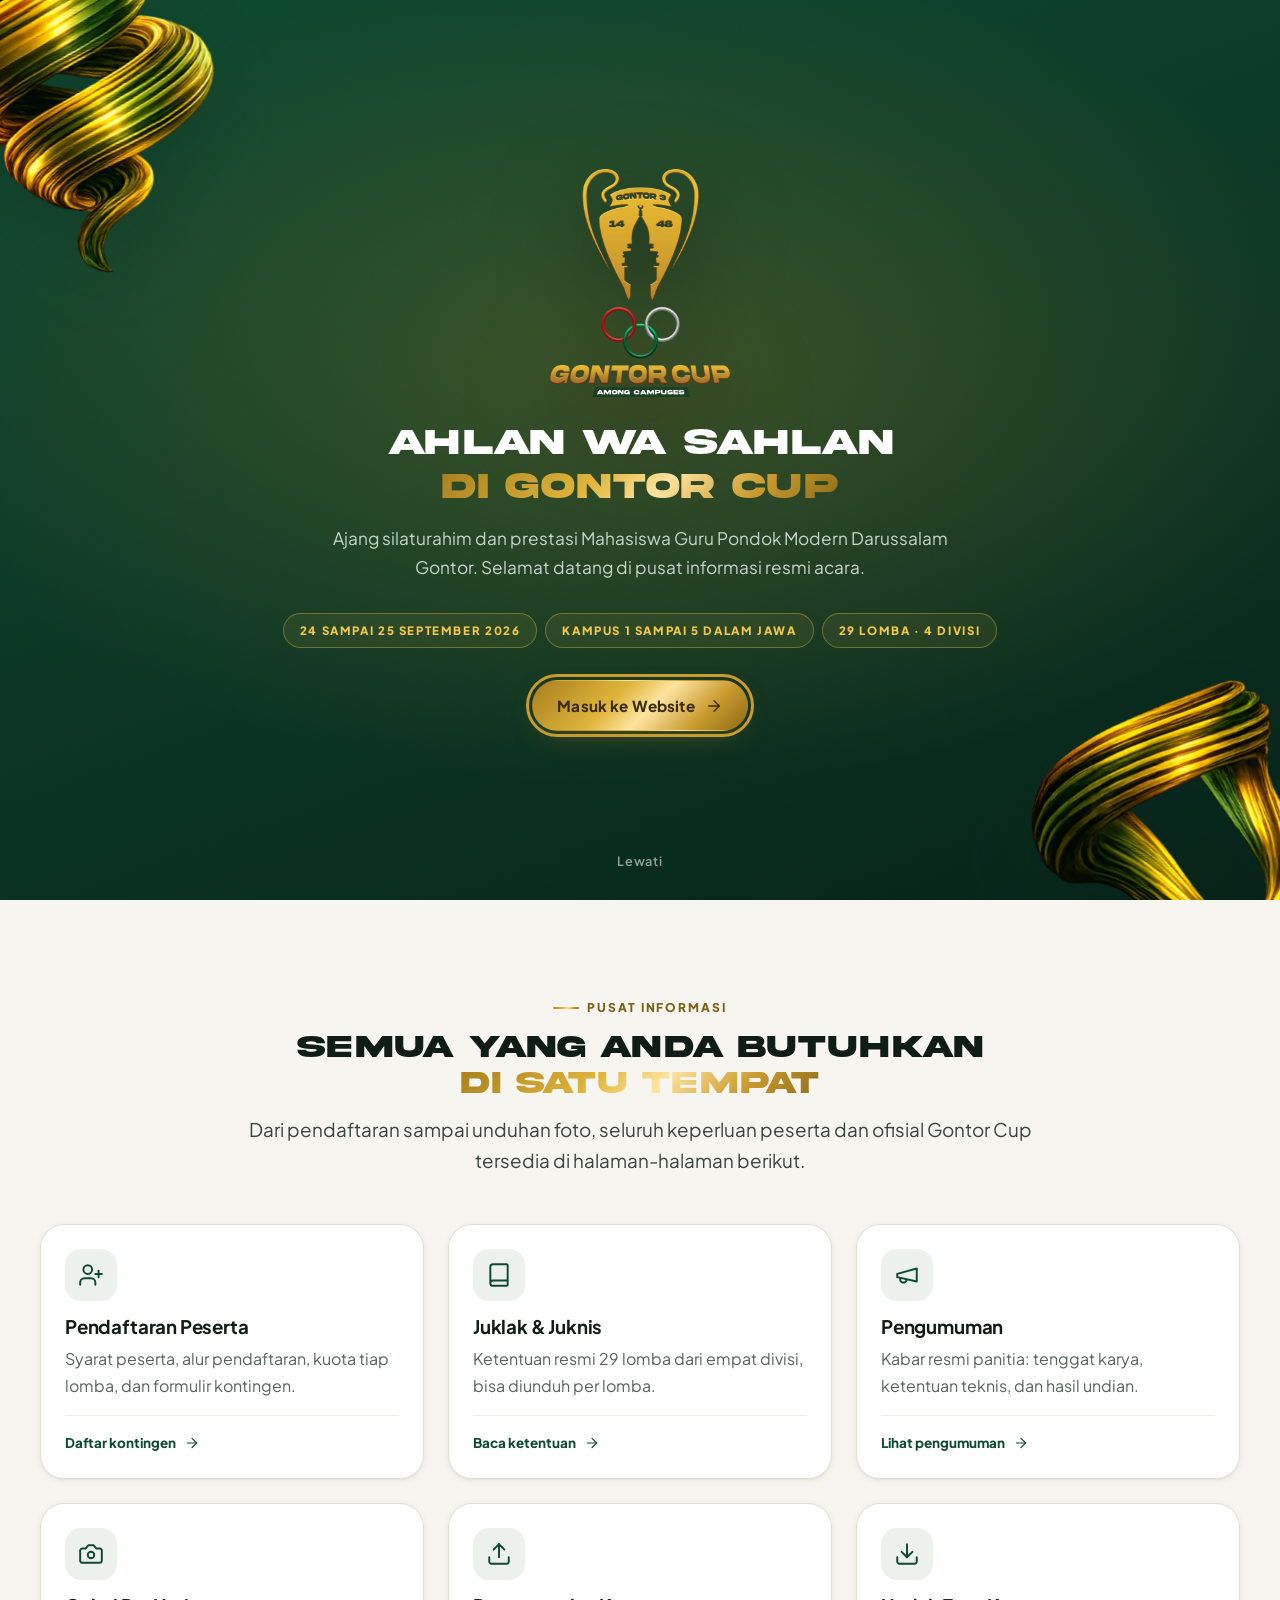
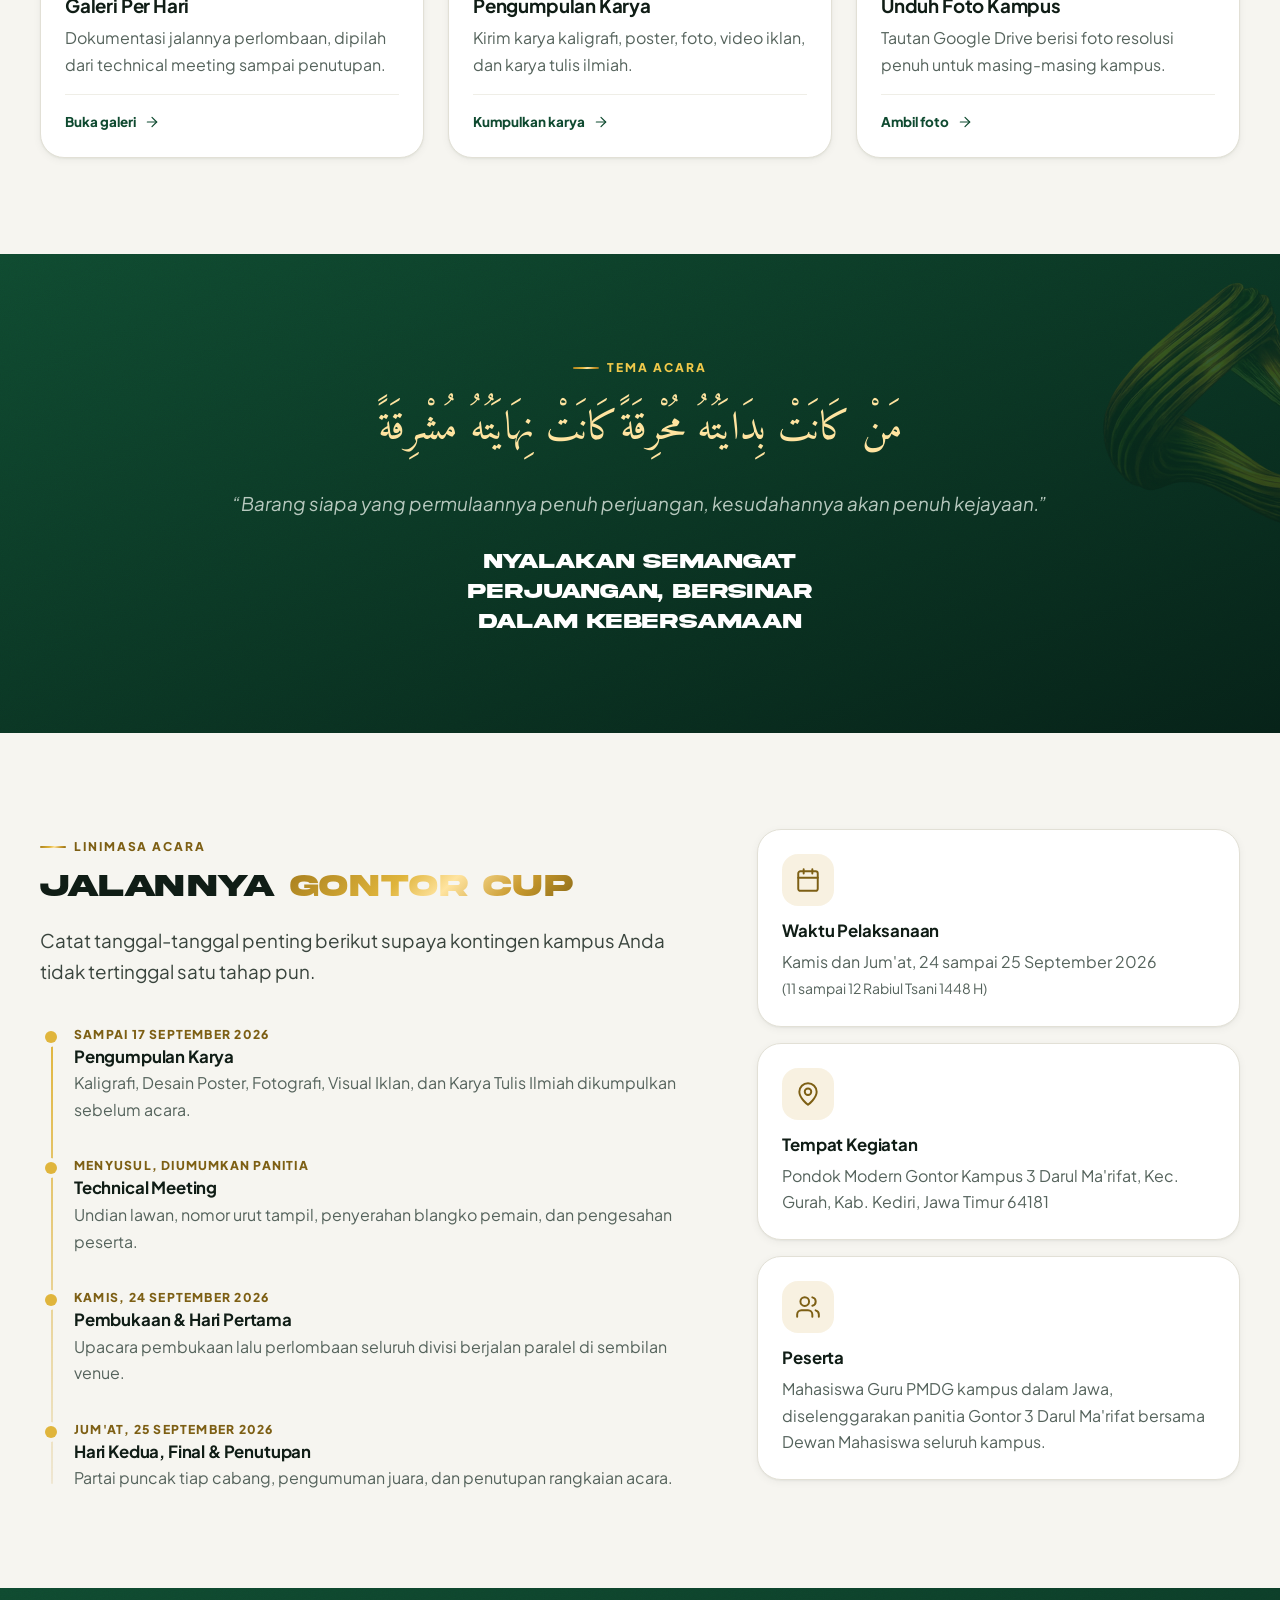
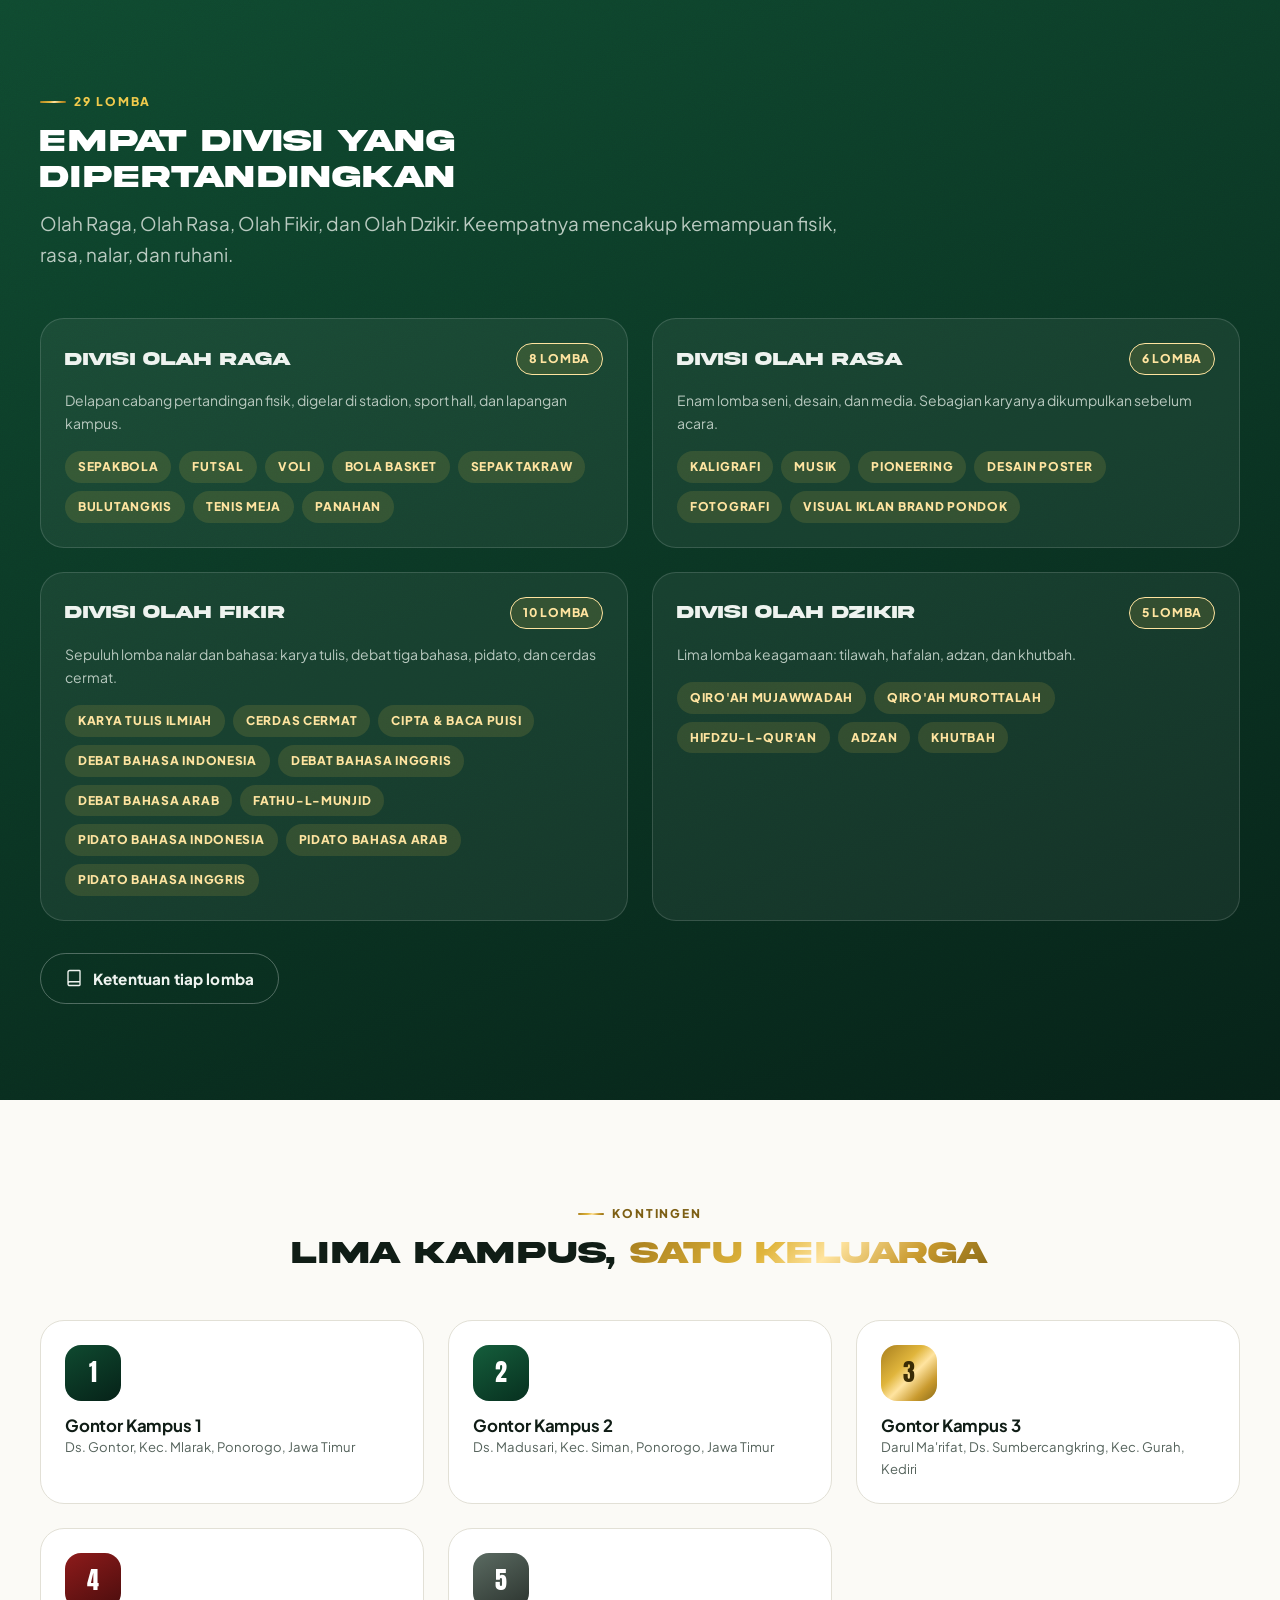
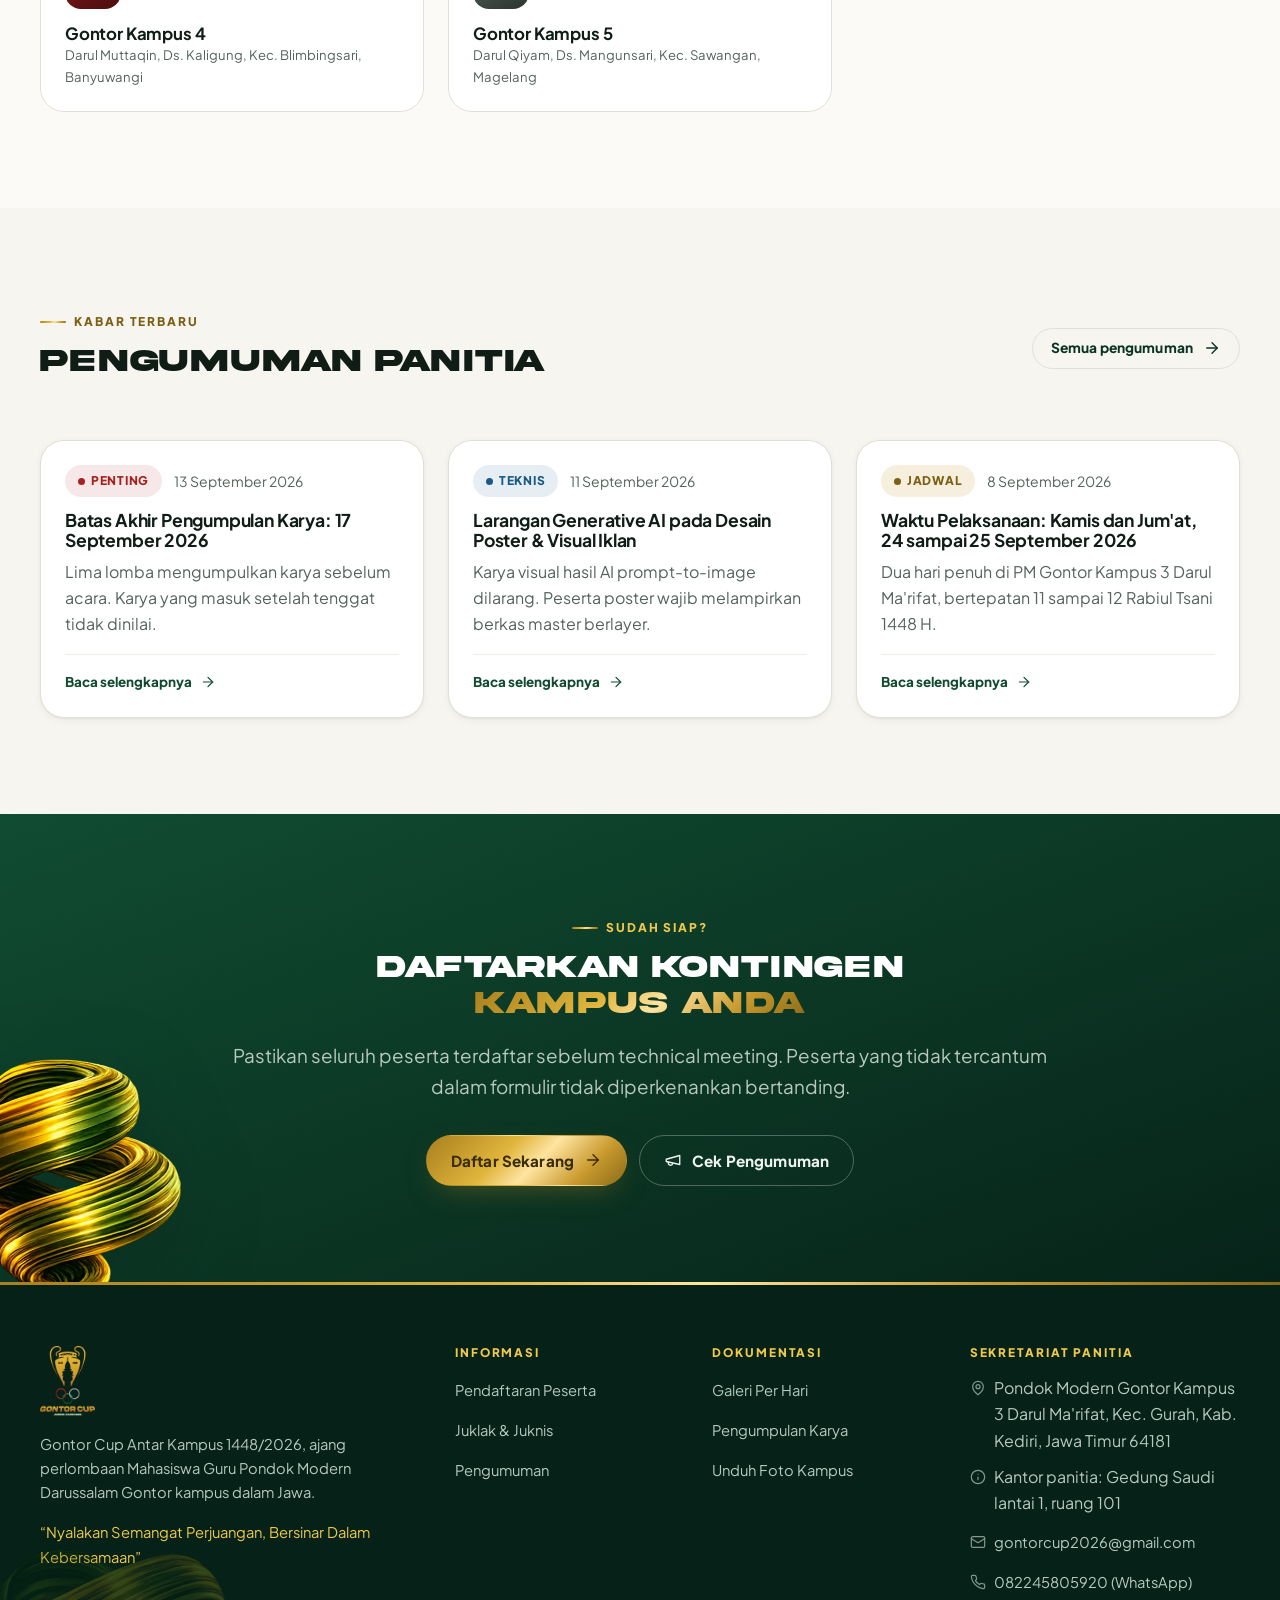
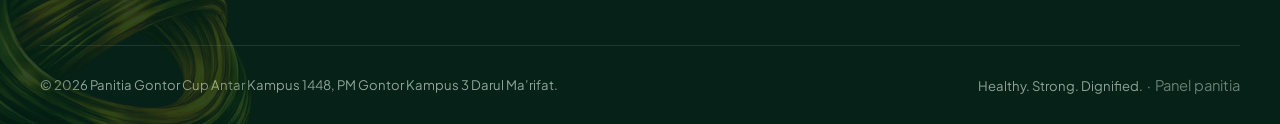
==== index.html @ b6bec3ee "Situs Gontor Cup Antar Kampus 1448/2026 Paket rilis pertama: 7 halaman publik, panel admin, 35 berka" ====
<!DOCTYPE html>
<html lang="id">
<head>
<meta charset="utf-8">
<meta name="viewport" content="width=device-width, initial-scale=1">
<title>Beranda | Gontor Cup Among Campuses</title>
<meta name="description" content="Situs resmi Gontor Cup Antar Kampus 1448/2026, dengan 29 lomba dalam empat divisi. Mahasiswa Guru PMDG kampus dalam Jawa.">
<meta name="theme-color" content="#0f4a30">
<meta property="og:title" content="Beranda | Gontor Cup">
<meta property="og:description" content="Situs resmi Gontor Cup Antar Kampus 1448/2026, dengan 29 lomba dalam empat divisi. Mahasiswa Guru PMDG kampus dalam Jawa.">
<meta property="og:type" content="website">
<meta property="og:image" content="assets/img/logo.png">
<link rel="icon" href="assets/img/favicon.png" type="image/png">
<link rel="apple-touch-icon" href="assets/img/favicon.png">
<link rel="preconnect" href="https://fonts.googleapis.com">
<link rel="preconnect" href="https://fonts.gstatic.com" crossorigin>
<link rel="stylesheet" href="https://fonts.googleapis.com/css2?family=Amiri:wght@400;700&family=Anton&family=Plus+Jakarta+Sans:wght@400;500;600;700;800&display=swap">
<link rel="stylesheet" href="assets/css/style.css">
</head>
<body data-page="index.html">
<a class="skip-link" href="#isi-utama">Lompat ke isi utama</a>

<!-- ============ JENDELA WELCOME (tampil sekali per sesi) ============ -->
<div class="welcome" id="welcome" role="dialog" aria-modal="true" aria-labelledby="welcome-judul" hidden>
  <div class="grain"></div>
  <img class="deco" src="assets/img/orn-2.webp" alt="" width="200"
       style="top:-60px;left:-70px;width:min(38vw,300px);transform:rotate(-12deg)">
  <img class="deco" src="assets/img/orn-4.webp" alt="" width="200"
       style="bottom:-80px;right:-70px;width:min(40vw,330px);transform:rotate(18deg)">

  <div class="welcome__inner">
    <img class="welcome__logo" src="assets/img/logo.webp"
         alt="Logo Gontor Cup Among Campuses" width="180" height="229">
    <h1 class="welcome__title" id="welcome-judul">Ahlan wa Sahlan<br><span class="gold-text">di Gontor Cup</span></h1>
    <p class="welcome__sub">Ajang silaturahim dan prestasi Mahasiswa Guru Pondok Modern
       Darussalam Gontor. Selamat datang di pusat informasi resmi acara.</p>
    <div class="welcome__meta">
      <span>24 sampai 25 September 2026</span>
      <span>Kampus 1 sampai 5 Dalam Jawa</span>
      <span>29 Lomba · 4 Divisi</span>
    </div>
    <div>
      <button type="button" class="btn btn--gold" data-welcome-enter data-welcome-close>
        <span class="btn__label">Masuk ke Website</span><svg viewBox="0 0 24 24" fill="none" stroke="currentColor" stroke-width="1.8" stroke-linecap="round" stroke-linejoin="round" aria-hidden="true"><path d="M5 12h14"/><path d="m12 5 7 7-7 7"/></svg>
      </button>
    </div>
  </div>

  <button type="button" class="welcome__skip" data-welcome-close>Lewati</button>
</div>

<!-- ============ HEADER ============ -->
<header class="site-header">
  <div class="wrap header-inner">
    <a class="brand" href="index.html">
      <img src="assets/img/logo.webp" alt="" width="44" height="56">
      <span class="brand__text">
        <span class="brand__name">Gontor Cup</span>
        <span class="brand__sub">Among Campuses</span>
      </span>
    </a>

    <nav class="nav" aria-label="Navigasi utama">
      <a href="index.html" aria-current="page">Beranda</a>
      <a href="pendaftaran.html">Pendaftaran</a>
      <a href="juklak.html">Juklak & Juknis</a>
      <a href="pengumuman.html">Pengumuman</a>
      <a href="galeri.html">Galeri</a>
      <a href="karya.html">Kumpul Karya</a>
      <a href="unduh-foto.html">Unduh Foto</a>
    </nav>

    <a class="btn btn--gold btn--sm header-cta" href="pendaftaran.html">
      <span class="btn__label">Daftar Sekarang</span><svg viewBox="0 0 24 24" fill="none" stroke="currentColor" stroke-width="1.8" stroke-linecap="round" stroke-linejoin="round" aria-hidden="true"><path d="M5 12h14"/><path d="m12 5 7 7-7 7"/></svg>
    </a>

    <button type="button" class="hamburger" data-drawer-open
            aria-controls="laci" aria-expanded="false" aria-label="Buka menu navigasi">
      <svg viewBox="0 0 24 24" fill="none" stroke="currentColor" stroke-width="2" stroke-linecap="round" stroke-linejoin="round" aria-hidden="true"><path d="M4 6h16M4 12h16M4 18h16"/></svg>
    </button>
  </div>
</header>

<!-- ============ LACI NAVIGASI SELULER ============ -->
<div class="drawer" id="laci" data-open="false">
  <button type="button" class="drawer__scrim" data-drawer-close tabindex="-1" aria-label="Tutup menu"></button>
  <div class="drawer__panel" role="dialog" aria-modal="true" aria-label="Menu navigasi">
    <div class="drawer__head">
      <span class="brand__name">Menu</span>
      <button type="button" class="drawer__close" data-drawer-close aria-label="Tutup menu"><svg viewBox="0 0 24 24" fill="none" stroke="currentColor" stroke-width="2" stroke-linecap="round" stroke-linejoin="round" aria-hidden="true"><path d="M18 6 6 18M6 6l12 12"/></svg></button>
    </div>
    <nav aria-label="Navigasi seluler">
        <a href="index.html" aria-current="page"><svg viewBox="0 0 24 24" fill="none" stroke="currentColor" stroke-width="1.8" stroke-linecap="round" stroke-linejoin="round" aria-hidden="true"><path d="M6 9H4.5a2.5 2.5 0 0 1 0-5H6"/><path d="M18 9h1.5a2.5 2.5 0 0 0 0-5H18"/><path d="M4 22h16"/><path d="M10 14.66V17c0 .55-.47.98-.97 1.21C7.85 18.75 7 20.24 7 22"/><path d="M14 14.66V17c0 .55.47.98.97 1.21C16.15 18.75 17 20.24 17 22"/><path d="M18 2H6v7a6 6 0 0 0 12 0V2Z"/></svg>Beranda</a>
        <a href="pendaftaran.html"><svg viewBox="0 0 24 24" fill="none" stroke="currentColor" stroke-width="1.8" stroke-linecap="round" stroke-linejoin="round" aria-hidden="true"><path d="M16 21v-2a4 4 0 0 0-4-4H6a4 4 0 0 0-4 4v2"/><circle cx="9" cy="7" r="4"/><path d="M19 8v6M22 11h-6"/></svg>Pendaftaran</a>
        <a href="juklak.html"><svg viewBox="0 0 24 24" fill="none" stroke="currentColor" stroke-width="1.8" stroke-linecap="round" stroke-linejoin="round" aria-hidden="true"><path d="M4 19.5v-15A2.5 2.5 0 0 1 6.5 2H19a1 1 0 0 1 1 1v18a1 1 0 0 1-1 1H6.5a1 1 0 0 1 0-5H20"/></svg>Juklak & Juknis</a>
        <a href="pengumuman.html"><svg viewBox="0 0 24 24" fill="none" stroke="currentColor" stroke-width="1.8" stroke-linecap="round" stroke-linejoin="round" aria-hidden="true"><path d="m3 11 18-5v12L3 14v-3z"/><path d="M11.6 16.8a3 3 0 1 1-5.8-1.6"/></svg>Pengumuman</a>
        <a href="galeri.html"><svg viewBox="0 0 24 24" fill="none" stroke="currentColor" stroke-width="1.8" stroke-linecap="round" stroke-linejoin="round" aria-hidden="true"><path d="M14.5 4h-5L7 7H4a2 2 0 0 0-2 2v9a2 2 0 0 0 2 2h16a2 2 0 0 0 2-2V9a2 2 0 0 0-2-2h-3l-2.5-3z"/><circle cx="12" cy="13" r="3"/></svg>Galeri</a>
        <a href="karya.html"><svg viewBox="0 0 24 24" fill="none" stroke="currentColor" stroke-width="1.8" stroke-linecap="round" stroke-linejoin="round" aria-hidden="true"><path d="M21 15v4a2 2 0 0 1-2 2H5a2 2 0 0 1-2-2v-4"/><path d="M17 8l-5-5-5 5"/><path d="M12 3v12"/></svg>Kumpul Karya</a>
        <a href="unduh-foto.html"><svg viewBox="0 0 24 24" fill="none" stroke="currentColor" stroke-width="1.8" stroke-linecap="round" stroke-linejoin="round" aria-hidden="true"><path d="M21 15v4a2 2 0 0 1-2 2H5a2 2 0 0 1-2-2v-4"/><path d="M7 10l5 5 5-5"/><path d="M12 15V3"/></svg>Unduh Foto</a>
    </nav>
    <a class="btn btn--gold btn--block" href="pendaftaran.html">
      <span class="btn__label">Daftar Sekarang</span><svg viewBox="0 0 24 24" fill="none" stroke="currentColor" stroke-width="1.8" stroke-linecap="round" stroke-linejoin="round" aria-hidden="true"><path d="M5 12h14"/><path d="m12 5 7 7-7 7"/></svg>
    </a>
  </div>
</div>

<main id="isi-utama">

<!-- ============ HERO ============ -->
<section class="hero">
  <div class="hero__bg" style="background-image:url('assets/img/bg-hall.webp')"></div>
  <div class="grain"></div>
  <img class="deco" src="assets/img/orn-1.webp" alt="" data-parallax="0.07"
       style="top:-40px;left:-90px;width:min(34vw,300px);transform:rotate(-8deg)">
  <img class="deco" src="assets/img/orn-3.webp" alt="" data-parallax="-0.05"
       style="bottom:-90px;right:-60px;width:min(26vw,230px)">

  <div class="wrap hero__inner">
    <p class="tagline">Healthy <i></i> Strong <i></i> Dignified</p>
    <img class="hero__wordmark" src="assets/img/wordmark.webp"
         alt="Gontor Cup Among Campuses" width="580" height="104" fetchpriority="high">
    <h1 class="display" style="margin-bottom:18px">
      <span class="gold-text">1448 / 2026</span>
    </h1>
    <p class="lead">Ajang perlombaan Mahasiswa Guru Pondok Modern Darussalam Gontor kampus dalam
       Jawa. Digelar <span data-gc="hari">Kamis dan Jum'at</span>,
       <span data-gc="tanggal">24 sampai 25 September 2026</span> di
       <span data-gc="tempat">PM Gontor Kampus 3 Darul Ma'rifat, Gurah, Kediri</span>.</p>

    <div style="margin-top:36px">
      <div class="countdown" data-countdown="2026-09-24T07:00:00+07:00">
        <div class="cd-box"><b data-cd="hari" class="tnum">0</b><small>Hari</small></div>
        <div class="cd-box"><b data-cd="jam" class="tnum">00</b><small>Jam</small></div>
        <div class="cd-box"><b data-cd="menit" class="tnum">00</b><small>Menit</small></div>
        <div class="cd-box"><b data-cd="detik" class="tnum">00</b><small>Detik</small></div>
      </div>
    </div>

    <div class="hero__actions">
      <a class="btn btn--gold" href="pendaftaran.html">
        <span class="btn__label">Daftar Kontingen</span><svg viewBox="0 0 24 24" fill="none" stroke="currentColor" stroke-width="1.8" stroke-linecap="round" stroke-linejoin="round" aria-hidden="true"><path d="M5 12h14"/><path d="m12 5 7 7-7 7"/></svg>
      </a>
      <a class="btn btn--ghost" href="juklak.html"><svg viewBox="0 0 24 24" fill="none" stroke="currentColor" stroke-width="1.8" stroke-linecap="round" stroke-linejoin="round" aria-hidden="true"><path d="M4 19.5v-15A2.5 2.5 0 0 1 6.5 2H19a1 1 0 0 1 1 1v18a1 1 0 0 1-1 1H6.5a1 1 0 0 1 0-5H20"/></svg><span class="btn__label">Juklak &amp; Juknis</span></a>
    </div>
  </div>
</section>

<!-- ============ STATISTIK ============ -->
<section class="section--tight" style="padding-block:0;margin-top:-42px;position:relative;z-index:2">
  <div class="wrap">
    <div class="stats reveal">
      <div class="stat"><p class="stat__num">5</p><p class="stat__label">Kampus Dalam Jawa</p></div>
      <div class="stat"><p class="stat__num">4</p><p class="stat__label">Divisi Lomba</p></div>
      <div class="stat"><p class="stat__num">29</p><p class="stat__label">Cabang Lomba</p></div>
      <div class="stat"><p class="stat__num">2</p><p class="stat__label">Hari Pelaksanaan</p></div>
    </div>
  </div>
</section>

<!-- ============ MENU UTAMA ============ -->
<section class="section">
  <div class="wrap">
    <div class="section-head center">
      <span class="eyebrow">Pusat Informasi</span>
      <h2 class="display">Semua yang Anda Butuhkan<br><span class="gold-text">di Satu Tempat</span></h2>
      <p class="lead" style="margin-inline:auto">Dari pendaftaran sampai unduhan foto, seluruh
         keperluan peserta dan ofisial Gontor Cup tersedia di halaman-halaman berikut.</p>
    </div>
    <div class="grid g-3">
      <a class="card card--link reveal" href="pendaftaran.html" data-delay="0">
        <span class="card__top"></span>
        <span class="icon-badge"><svg viewBox="0 0 24 24" fill="none" stroke="currentColor" stroke-width="1.8" stroke-linecap="round" stroke-linejoin="round" aria-hidden="true"><path d="M16 21v-2a4 4 0 0 0-4-4H6a4 4 0 0 0-4 4v2"/><circle cx="9" cy="7" r="4"/><path d="M19 8v6M22 11h-6"/></svg></span>
        <h3>Pendaftaran Peserta</h3>
        <p class="muted">Syarat peserta, alur pendaftaran, kuota tiap lomba, dan formulir kontingen.</p>
        <span class="card__meta">Daftar kontingen<svg viewBox="0 0 24 24" fill="none" stroke="currentColor" stroke-width="1.8" stroke-linecap="round" stroke-linejoin="round" aria-hidden="true"><path d="M5 12h14"/><path d="m12 5 7 7-7 7"/></svg></span>
      </a>
      <a class="card card--link reveal" href="juklak.html" data-delay="70">
        <span class="card__top"></span>
        <span class="icon-badge"><svg viewBox="0 0 24 24" fill="none" stroke="currentColor" stroke-width="1.8" stroke-linecap="round" stroke-linejoin="round" aria-hidden="true"><path d="M4 19.5v-15A2.5 2.5 0 0 1 6.5 2H19a1 1 0 0 1 1 1v18a1 1 0 0 1-1 1H6.5a1 1 0 0 1 0-5H20"/></svg></span>
        <h3>Juklak &amp; Juknis</h3>
        <p class="muted">Ketentuan resmi 29 lomba dari empat divisi, bisa diunduh per lomba.</p>
        <span class="card__meta">Baca ketentuan<svg viewBox="0 0 24 24" fill="none" stroke="currentColor" stroke-width="1.8" stroke-linecap="round" stroke-linejoin="round" aria-hidden="true"><path d="M5 12h14"/><path d="m12 5 7 7-7 7"/></svg></span>
      </a>
      <a class="card card--link reveal" href="pengumuman.html" data-delay="140">
        <span class="card__top"></span>
        <span class="icon-badge"><svg viewBox="0 0 24 24" fill="none" stroke="currentColor" stroke-width="1.8" stroke-linecap="round" stroke-linejoin="round" aria-hidden="true"><path d="m3 11 18-5v12L3 14v-3z"/><path d="M11.6 16.8a3 3 0 1 1-5.8-1.6"/></svg></span>
        <h3>Pengumuman</h3>
        <p class="muted">Kabar resmi panitia: tenggat karya, ketentuan teknis, dan hasil undian.</p>
        <span class="card__meta">Lihat pengumuman<svg viewBox="0 0 24 24" fill="none" stroke="currentColor" stroke-width="1.8" stroke-linecap="round" stroke-linejoin="round" aria-hidden="true"><path d="M5 12h14"/><path d="m12 5 7 7-7 7"/></svg></span>
      </a>
      <a class="card card--link reveal" href="galeri.html" data-delay="0">
        <span class="card__top"></span>
        <span class="icon-badge"><svg viewBox="0 0 24 24" fill="none" stroke="currentColor" stroke-width="1.8" stroke-linecap="round" stroke-linejoin="round" aria-hidden="true"><path d="M14.5 4h-5L7 7H4a2 2 0 0 0-2 2v9a2 2 0 0 0 2 2h16a2 2 0 0 0 2-2V9a2 2 0 0 0-2-2h-3l-2.5-3z"/><circle cx="12" cy="13" r="3"/></svg></span>
        <h3>Galeri Per Hari</h3>
        <p class="muted">Dokumentasi jalannya perlombaan, dipilah dari technical meeting sampai penutupan.</p>
        <span class="card__meta">Buka galeri<svg viewBox="0 0 24 24" fill="none" stroke="currentColor" stroke-width="1.8" stroke-linecap="round" stroke-linejoin="round" aria-hidden="true"><path d="M5 12h14"/><path d="m12 5 7 7-7 7"/></svg></span>
      </a>
      <a class="card card--link reveal" href="karya.html" data-delay="70">
        <span class="card__top"></span>
        <span class="icon-badge"><svg viewBox="0 0 24 24" fill="none" stroke="currentColor" stroke-width="1.8" stroke-linecap="round" stroke-linejoin="round" aria-hidden="true"><path d="M21 15v4a2 2 0 0 1-2 2H5a2 2 0 0 1-2-2v-4"/><path d="M17 8l-5-5-5 5"/><path d="M12 3v12"/></svg></span>
        <h3>Pengumpulan Karya</h3>
        <p class="muted">Kirim karya kaligrafi, poster, foto, video iklan, dan karya tulis ilmiah.</p>
        <span class="card__meta">Kumpulkan karya<svg viewBox="0 0 24 24" fill="none" stroke="currentColor" stroke-width="1.8" stroke-linecap="round" stroke-linejoin="round" aria-hidden="true"><path d="M5 12h14"/><path d="m12 5 7 7-7 7"/></svg></span>
      </a>
      <a class="card card--link reveal" href="unduh-foto.html" data-delay="140">
        <span class="card__top"></span>
        <span class="icon-badge"><svg viewBox="0 0 24 24" fill="none" stroke="currentColor" stroke-width="1.8" stroke-linecap="round" stroke-linejoin="round" aria-hidden="true"><path d="M21 15v4a2 2 0 0 1-2 2H5a2 2 0 0 1-2-2v-4"/><path d="M7 10l5 5 5-5"/><path d="M12 15V3"/></svg></span>
        <h3>Unduh Foto Kampus</h3>
        <p class="muted">Tautan Google Drive berisi foto resolusi penuh untuk masing-masing kampus.</p>
        <span class="card__meta">Ambil foto<svg viewBox="0 0 24 24" fill="none" stroke="currentColor" stroke-width="1.8" stroke-linecap="round" stroke-linejoin="round" aria-hidden="true"><path d="M5 12h14"/><path d="m12 5 7 7-7 7"/></svg></span>
      </a>
    </div>
  </div>
</section>

<!-- ============ TEMA & MOTO ============ -->
<section class="section section--dark">
  <div class="grain"></div>
  <img class="deco deco--soft" src="assets/img/orn-4.webp" alt=""
       style="top:20px;right:-90px;width:min(30vw,280px)">
  <div class="wrap center" style="position:relative;z-index:1">
    <span class="eyebrow" style="display:inline-flex;justify-content:center">Tema Acara</span>
    <p class="arab arab--besar" lang="ar" dir="rtl"
       style="color:var(--gold-200);margin:0 auto 20px">مَنْ كَانَتْ بِدَايَتُهُ مُحْرِقَةً كَانَتْ نِهَايَتُهُ مُشْرِقَةً</p>
    <p class="lead" style="margin:0 auto 28px;font-style:italic">&ldquo;Barang siapa yang permulaannya penuh perjuangan, kesudahannya akan penuh kejayaan.&rdquo;</p>
    <p class="display" style="font-size:clamp(.85rem,1.9vw,1.25rem);color:#fff;max-width:26ch;
              margin:0 auto;line-height:1.5">Nyalakan Semangat Perjuangan, Bersinar Dalam Kebersamaan</p>
  </div>
</section>

<!-- ============ AGENDA ============ -->
<section class="section">
  <div class="wrap">
    <div class="split">
      <div>
        <span class="eyebrow">Linimasa Acara</span>
        <h2 class="display" style="margin-bottom:20px">Jalannya <span class="gold-text">Gontor Cup</span></h2>
        <p class="lead" style="margin-bottom:36px">Catat tanggal-tanggal penting berikut supaya
           kontingen kampus Anda tidak tertinggal satu tahap pun.</p>
        <ol class="timeline">
        <li class="tl-item">
          <p class="tl-date">Sampai 17 September 2026</p>
          <h4>Pengumpulan Karya</h4>
          <p class="muted">Kaligrafi, Desain Poster, Fotografi, Visual Iklan, dan Karya Tulis Ilmiah dikumpulkan sebelum acara.</p>
        </li>
        <li class="tl-item">
          <p class="tl-date"><span data-gc="technical_meeting">Menyusul, diumumkan panitia</span></p>
          <h4>Technical Meeting</h4>
          <p class="muted">Undian lawan, nomor urut tampil, penyerahan blangko pemain, dan pengesahan peserta.</p>
        </li>
        <li class="tl-item">
          <p class="tl-date">Kamis, 24 September 2026</p>
          <h4>Pembukaan &amp; Hari Pertama</h4>
          <p class="muted">Upacara pembukaan lalu perlombaan seluruh divisi berjalan paralel di sembilan venue.</p>
        </li>
        <li class="tl-item">
          <p class="tl-date">Jum'at, 25 September 2026</p>
          <h4>Hari Kedua, Final &amp; Penutupan</h4>
          <p class="muted">Partai puncak tiap cabang, pengumuman juara, dan penutupan rangkaian acara.</p>
        </li>
        </ol>
      </div>
      <div class="stack">
        <div class="card">
          <span class="icon-badge icon-badge--gold"><svg viewBox="0 0 24 24" fill="none" stroke="currentColor" stroke-width="1.8" stroke-linecap="round" stroke-linejoin="round" aria-hidden="true"><rect x="3" y="4" width="18" height="18" rx="2"/><path d="M16 2v4M8 2v4M3 10h18"/></svg></span>
          <h3 style="font-size:1.05rem">Waktu Pelaksanaan</h3>
          <p class="muted" style="margin:0"><span data-gc="hari">Kamis dan Jum'at</span>,
             <span data-gc="tanggal">24 sampai 25 September 2026</span><br>
             <span class="small">(<span data-gc="tanggal_hijriah">11 sampai 12 Rabiul Tsani 1448 H</span>)</span></p>
        </div>
        <div class="card">
          <span class="icon-badge icon-badge--gold"><svg viewBox="0 0 24 24" fill="none" stroke="currentColor" stroke-width="1.8" stroke-linecap="round" stroke-linejoin="round" aria-hidden="true"><path d="M20 10c0 6-8 12-8 12s-8-6-8-12a8 8 0 0 1 16 0Z"/><circle cx="12" cy="10" r="3"/></svg></span>
          <h3 style="font-size:1.05rem">Tempat Kegiatan</h3>
          <p class="muted" style="margin:0" data-gc="tempat_panjang">Pondok Modern Gontor Kampus 3 Darul Ma'rifat, Kec. Gurah, Kab. Kediri, Jawa Timur 64181</p>
        </div>
        <div class="card">
          <span class="icon-badge icon-badge--gold"><svg viewBox="0 0 24 24" fill="none" stroke="currentColor" stroke-width="1.8" stroke-linecap="round" stroke-linejoin="round" aria-hidden="true"><path d="M16 21v-2a4 4 0 0 0-4-4H6a4 4 0 0 0-4 4v2"/><circle cx="9" cy="7" r="4"/><path d="M22 21v-2a4 4 0 0 0-3-3.9"/><path d="M16 3.1a4 4 0 0 1 0 7.8"/></svg></span>
          <h3 style="font-size:1.05rem">Peserta</h3>
          <p class="muted" style="margin:0">Mahasiswa Guru PMDG kampus dalam Jawa,
             diselenggarakan panitia Gontor 3 Darul Ma'rifat bersama Dewan Mahasiswa seluruh kampus.</p>
        </div>
      </div>
    </div>
  </div>
</section>

<!-- ============ DIVISI & LOMBA ============ -->
<section class="section section--dark">
  <div class="grain"></div>
  <div class="wrap">
    <div class="section-head">
      <span class="eyebrow">29 Lomba</span>
      <h2 class="display" style="color:#fff">Empat Divisi yang Dipertandingkan</h2>
      <p class="lead">Olah Raga, Olah Rasa, Olah Fikir, dan Olah Dzikir. Keempatnya mencakup
         kemampuan fisik, rasa, nalar, dan ruhani.</p>
    </div>
    <div class="grid g-2">
      <div class="card card--dark reveal">
        <div class="between" style="margin-bottom:14px">
          <h3 class="display" style="margin:0">Divisi Olah Raga</h3>
          <span class="badge badge--outline">8 lomba</span>
        </div>
        <p class="muted small" style="margin-bottom:16px">Delapan cabang pertandingan fisik, digelar di stadion, sport hall, dan lapangan kampus.</p>
        <div class="row" style="gap:8px"><span class="badge badge--gold">Sepakbola</span><span class="badge badge--gold">Futsal</span><span class="badge badge--gold">Voli</span><span class="badge badge--gold">Bola Basket</span><span class="badge badge--gold">Sepak Takraw</span><span class="badge badge--gold">Bulutangkis</span><span class="badge badge--gold">Tenis Meja</span><span class="badge badge--gold">Panahan</span></div>
      </div>
      <div class="card card--dark reveal">
        <div class="between" style="margin-bottom:14px">
          <h3 class="display" style="margin:0">Divisi Olah Rasa</h3>
          <span class="badge badge--outline">6 lomba</span>
        </div>
        <p class="muted small" style="margin-bottom:16px">Enam lomba seni, desain, dan media. Sebagian karyanya dikumpulkan sebelum acara.</p>
        <div class="row" style="gap:8px"><span class="badge badge--gold">Kaligrafi</span><span class="badge badge--gold">Musik</span><span class="badge badge--gold">Pioneering</span><span class="badge badge--gold">Desain Poster</span><span class="badge badge--gold">Fotografi</span><span class="badge badge--gold">Visual Iklan Brand Pondok</span></div>
      </div>
      <div class="card card--dark reveal">
        <div class="between" style="margin-bottom:14px">
          <h3 class="display" style="margin:0">Divisi Olah Fikir</h3>
          <span class="badge badge--outline">10 lomba</span>
        </div>
        <p class="muted small" style="margin-bottom:16px">Sepuluh lomba nalar dan bahasa: karya tulis, debat tiga bahasa, pidato, dan cerdas cermat.</p>
        <div class="row" style="gap:8px"><span class="badge badge--gold">Karya Tulis Ilmiah</span><span class="badge badge--gold">Cerdas Cermat</span><span class="badge badge--gold">Cipta & Baca Puisi</span><span class="badge badge--gold">Debat Bahasa Indonesia</span><span class="badge badge--gold">Debat Bahasa Inggris</span><span class="badge badge--gold">Debat Bahasa Arab</span><span class="badge badge--gold">Fathu-l-Munjid</span><span class="badge badge--gold">Pidato Bahasa Indonesia</span><span class="badge badge--gold">Pidato Bahasa Arab</span><span class="badge badge--gold">Pidato Bahasa Inggris</span></div>
      </div>
      <div class="card card--dark reveal">
        <div class="between" style="margin-bottom:14px">
          <h3 class="display" style="margin:0">Divisi Olah Dzikir</h3>
          <span class="badge badge--outline">5 lomba</span>
        </div>
        <p class="muted small" style="margin-bottom:16px">Lima lomba keagamaan: tilawah, hafalan, adzan, dan khutbah.</p>
        <div class="row" style="gap:8px"><span class="badge badge--gold">Qiro'ah Mujawwadah</span><span class="badge badge--gold">Qiro'ah Murottalah</span><span class="badge badge--gold">Hifdzu-l-Qur'an</span><span class="badge badge--gold">Adzan</span><span class="badge badge--gold">Khutbah</span></div>
      </div>
    </div>
    <div style="margin-top:32px">
      <a class="btn btn--ghost" href="juklak.html"><svg viewBox="0 0 24 24" fill="none" stroke="currentColor" stroke-width="1.8" stroke-linecap="round" stroke-linejoin="round" aria-hidden="true"><path d="M4 19.5v-15A2.5 2.5 0 0 1 6.5 2H19a1 1 0 0 1 1 1v18a1 1 0 0 1-1 1H6.5a1 1 0 0 1 0-5H20"/></svg><span class="btn__label">Ketentuan tiap lomba</span></a>
    </div>
  </div>
</section>

<!-- ============ KAMPUS PESERTA ============ -->
<section class="section section--paper2">
  <div class="wrap">
    <div class="section-head center">
      <span class="eyebrow">Kontingen</span>
      <h2 class="display">Lima Kampus, <span class="gold-text">Satu Keluarga</span></h2>
    </div>
    <div class="grid g-3">
      <div class="campus campus--1 reveal">
        <span class="campus__mark">1</span>
        <div>
          <h3 style="font-size:1.05rem">Gontor Kampus 1</h3>
          <p class="campus__loc">Ds. Gontor, Kec. Mlarak, Ponorogo, Jawa Timur</p>
        </div>
      </div>
      <div class="campus campus--2 reveal">
        <span class="campus__mark">2</span>
        <div>
          <h3 style="font-size:1.05rem">Gontor Kampus 2</h3>
          <p class="campus__loc">Ds. Madusari, Kec. Siman, Ponorogo, Jawa Timur</p>
        </div>
      </div>
      <div class="campus campus--3 reveal">
        <span class="campus__mark">3</span>
        <div>
          <h3 style="font-size:1.05rem">Gontor Kampus 3</h3>
          <p class="campus__loc">Darul Ma'rifat, Ds. Sumbercangkring, Kec. Gurah, Kediri</p>
        </div>
      </div>
      <div class="campus campus--4 reveal">
        <span class="campus__mark">4</span>
        <div>
          <h3 style="font-size:1.05rem">Gontor Kampus 4</h3>
          <p class="campus__loc">Darul Muttaqin, Ds. Kaligung, Kec. Blimbingsari, Banyuwangi</p>
        </div>
      </div>
      <div class="campus campus--5 reveal">
        <span class="campus__mark">5</span>
        <div>
          <h3 style="font-size:1.05rem">Gontor Kampus 5</h3>
          <p class="campus__loc">Darul Qiyam, Ds. Mangunsari, Kec. Sawangan, Magelang</p>
        </div>
      </div>
    </div>
  </div>
</section>

<!-- ============ PENGUMUMAN TERBARU ============ -->
<section class="section">
  <div class="wrap">
    <div class="between section-head" style="max-width:none">
      <div style="max-width:56ch">
        <span class="eyebrow">Kabar Terbaru</span>
        <h2 class="display">Pengumuman Panitia</h2>
      </div>
      <a class="btn btn--ghost btn--sm" href="pengumuman.html">
        <span class="btn__label">Semua pengumuman</span><svg viewBox="0 0 24 24" fill="none" stroke="currentColor" stroke-width="1.8" stroke-linecap="round" stroke-linejoin="round" aria-hidden="true"><path d="M5 12h14"/><path d="m12 5 7 7-7 7"/></svg>
      </a>
    </div>
    <div class="grid g-3" id="pengumuman-ringkas">
      <a class="card card--link reveal" href="pengumuman.html">
        <span class="card__top"></span>
        <div class="row" style="margin-bottom:14px">
          <span class="badge badge--danger"><span class="badge-dot"></span>Penting</span>
          <span class="small muted">13 September 2026</span>
        </div>
        <h3 style="font-size:1.1rem">Batas Akhir Pengumpulan Karya: 17 September 2026</h3>
        <p class="muted">Lima lomba mengumpulkan karya sebelum acara. Karya yang masuk setelah tenggat tidak dinilai.</p>
        <span class="card__meta">Baca selengkapnya<svg viewBox="0 0 24 24" fill="none" stroke="currentColor" stroke-width="1.8" stroke-linecap="round" stroke-linejoin="round" aria-hidden="true"><path d="M5 12h14"/><path d="m12 5 7 7-7 7"/></svg></span>
      </a>
      <a class="card card--link reveal" href="pengumuman.html">
        <span class="card__top"></span>
        <div class="row" style="margin-bottom:14px">
          <span class="badge badge--info"><span class="badge-dot"></span>Teknis</span>
          <span class="small muted">11 September 2026</span>
        </div>
        <h3 style="font-size:1.1rem">Larangan Generative AI pada Desain Poster &amp; Visual Iklan</h3>
        <p class="muted">Karya visual hasil AI prompt-to-image dilarang. Peserta poster wajib melampirkan berkas master berlayer.</p>
        <span class="card__meta">Baca selengkapnya<svg viewBox="0 0 24 24" fill="none" stroke="currentColor" stroke-width="1.8" stroke-linecap="round" stroke-linejoin="round" aria-hidden="true"><path d="M5 12h14"/><path d="m12 5 7 7-7 7"/></svg></span>
      </a>
      <a class="card card--link reveal" href="pengumuman.html">
        <span class="card__top"></span>
        <div class="row" style="margin-bottom:14px">
          <span class="badge badge--gold"><span class="badge-dot"></span>Jadwal</span>
          <span class="small muted">8 September 2026</span>
        </div>
        <h3 style="font-size:1.1rem">Waktu Pelaksanaan: Kamis dan Jum'at, 24 sampai 25 September 2026</h3>
        <p class="muted">Dua hari penuh di PM Gontor Kampus 3 Darul Ma'rifat, bertepatan 11 sampai 12 Rabiul Tsani 1448 H.</p>
        <span class="card__meta">Baca selengkapnya<svg viewBox="0 0 24 24" fill="none" stroke="currentColor" stroke-width="1.8" stroke-linecap="round" stroke-linejoin="round" aria-hidden="true"><path d="M5 12h14"/><path d="m12 5 7 7-7 7"/></svg></span>
      </a>
    </div>
  </div>
</section>

<!-- ============ AJAKAN AKHIR ============ -->
<section class="section section--dark">
  <div class="grain"></div>
  <img class="deco" src="assets/img/orn-2.webp" alt="" data-parallax="0.04"
       style="bottom:-70px;left:-70px;width:min(28vw,260px)">
  <div class="wrap center" style="position:relative;z-index:1">
    <span class="eyebrow" style="justify-content:center;display:inline-flex">Sudah Siap?</span>
    <h2 class="display" style="color:#fff;max-width:20ch;margin-inline:auto">
      Daftarkan Kontingen <span class="gold-text">Kampus Anda</span>
    </h2>
    <p class="lead" style="margin:18px auto 32px">Pastikan seluruh peserta terdaftar sebelum
       technical meeting. Peserta yang tidak tercantum dalam formulir tidak diperkenankan bertanding.</p>
    <div class="row" style="justify-content:center">
      <a class="btn btn--gold" href="pendaftaran.html">
        <span class="btn__label">Daftar Sekarang</span><svg viewBox="0 0 24 24" fill="none" stroke="currentColor" stroke-width="1.8" stroke-linecap="round" stroke-linejoin="round" aria-hidden="true"><path d="M5 12h14"/><path d="m12 5 7 7-7 7"/></svg>
      </a>
      <a class="btn btn--ghost" href="pengumuman.html"><svg viewBox="0 0 24 24" fill="none" stroke="currentColor" stroke-width="1.8" stroke-linecap="round" stroke-linejoin="round" aria-hidden="true"><path d="m3 11 18-5v12L3 14v-3z"/><path d="M11.6 16.8a3 3 0 1 1-5.8-1.6"/></svg><span class="btn__label">Cek Pengumuman</span></a>
    </div>
  </div>
</section>

</main>

<!-- ============ FOOTER ============ -->
<footer class="site-footer">
  <img class="deco deco--soft" src="assets/img/orn-5.webp" alt=""
       style="bottom:-40px;left:-60px;width:min(40vw,320px)">
  <div class="wrap">
    <div class="footer-grid">
      <div class="footer-brand">
        <img src="assets/img/logo.webp" alt="Logo Gontor Cup" width="70" height="89">
        <p>Gontor Cup Antar Kampus 1448/2026, ajang perlombaan Mahasiswa Guru
           Pondok Modern Darussalam Gontor kampus dalam Jawa.</p>
        <p class="small" style="margin-top:12px;color:var(--gold-300)">&ldquo;Nyalakan Semangat Perjuangan, Bersinar Dalam Kebersamaan&rdquo;</p>
      </div>
      <div>
        <h4>Informasi</h4>
        <ul>
          <li><a href="pendaftaran.html">Pendaftaran Peserta</a></li>
          <li><a href="juklak.html">Juklak &amp; Juknis</a></li>
          <li><a href="pengumuman.html">Pengumuman</a></li>
        </ul>
      </div>
      <div>
        <h4>Dokumentasi</h4>
        <ul>
          <li><a href="galeri.html">Galeri Per Hari</a></li>
          <li><a href="karya.html">Pengumpulan Karya</a></li>
          <li><a href="unduh-foto.html">Unduh Foto Kampus</a></li>
        </ul>
      </div>
      <div>
        <h4>Sekretariat Panitia</h4>
        <ul>
          <li><svg viewBox="0 0 24 24" fill="none" stroke="currentColor" stroke-width="1.8" stroke-linecap="round" stroke-linejoin="round" aria-hidden="true"><path d="M20 10c0 6-8 12-8 12s-8-6-8-12a8 8 0 0 1 16 0Z"/><circle cx="12" cy="10" r="3"/></svg><span>Pondok Modern Gontor Kampus 3 Darul Ma'rifat, Kec. Gurah, Kab. Kediri, Jawa Timur 64181</span></li>
          <li><svg viewBox="0 0 24 24" fill="none" stroke="currentColor" stroke-width="1.8" stroke-linecap="round" stroke-linejoin="round" aria-hidden="true"><circle cx="12" cy="12" r="10"/><path d="M12 16v-4M12 8h.01"/></svg><span>Kantor panitia: Gedung Saudi lantai 1, ruang 101</span></li>
          <li><a href="mailto:gontorcup2026@gmail.com"><svg viewBox="0 0 24 24" fill="none" stroke="currentColor" stroke-width="1.8" stroke-linecap="round" stroke-linejoin="round" aria-hidden="true"><rect x="2" y="4" width="20" height="16" rx="2"/><path d="m22 7-10 6L2 7"/></svg>gontorcup2026@gmail.com</a></li>
          <li><a href="https://wa.me/6282245805920" target="_blank" rel="noopener noreferrer"><svg viewBox="0 0 24 24" fill="none" stroke="currentColor" stroke-width="1.8" stroke-linecap="round" stroke-linejoin="round" aria-hidden="true"><path d="M22 16.9v3a2 2 0 0 1-2.2 2 19.8 19.8 0 0 1-8.6-3.1 19.5 19.5 0 0 1-6-6A19.8 19.8 0 0 1 2.1 4.2 2 2 0 0 1 4.1 2h3a2 2 0 0 1 2 1.7c.1 1 .4 1.9.7 2.8a2 2 0 0 1-.5 2.1L8.1 9.9a16 16 0 0 0 6 6l1.3-1.2a2 2 0 0 1 2.1-.5c.9.3 1.8.6 2.8.7a2 2 0 0 1 1.7 2Z"/></svg>082245805920 (WhatsApp)</a></li>
        </ul>
      </div>
    </div>
    <div class="footer-bottom">
      <p>&copy; 2026 Panitia Gontor Cup Antar Kampus 1448, PM Gontor Kampus 3 Darul Ma’rifat.</p>
      <p>Healthy. Strong. Dignified. &nbsp;·&nbsp;
         <a href="admin/index.html" style="opacity:.55">Panel panitia</a></p>
    </div>
  </div>
</footer>

<!-- config.js: satu-satunya tempat URL Apps Script diisi.
     konten.js hanya MENIMPA bagian yang sudah diubah panitia lewat /admin;
     tanpa sambungan, isi bawaan di HTML inilah yang tampil. -->
<script src="assets/js/config.js"></script>
<script src="assets/js/api.js"></script>
<script src="assets/js/main.js" defer></script>
<script src="assets/js/konten.js" defer></script>
</body>
</html>
---- assets/css/style.css ----
/* =========================================================================
   AKIRA EXPANDED — huruf judul resmi Gontor Cup
   Sumber: assets/fonts/, dipakai lewat @font-face supaya pengunjung tidak
   perlu memasang fontnya sendiri. Selalu sediakan fallback: Akira hanya
   memuat 104 glyph (A-Z, a-z, 0-9, tanda baca dasar).
   ========================================================================= */
@font-face{
  font-family:"Akira Expanded";
  src:url("../fonts/AkiraExpanded-SuperBold.woff2") format("woff2"),
      url("../fonts/AkiraExpanded-SuperBold.woff") format("woff");
  font-weight:400 900;
  font-style:normal;
  font-display:swap;
}

/* =========================================================================
   GONTOR CUP — Among Campuses
   Design system & stylesheet
   Palet diambil langsung dari aset branding di ASSET DESAIN/
   ========================================================================= */

/* ---------- 1. TOKEN ---------- */
:root{
  /* Hijau tua — warna utama identitas */
  --green-900:#062218;
  --green-800:#0a3324;
  --green-700:#0f4a30;
  --green-600:#15633f;
  --green-500:#1d7d51;

  /* Emas — aksen piala */
  --gold-700:#7d5f14;
  --gold-600:#a87f1e;
  --gold-500:#c99a2e;
  --gold-400:#e0b53c;
  --gold-300:#f0c94a;
  --gold-200:#ffe4a0;

  /* Merah marun — dari cincin logo */
  --maroon-600:#8e1b1b;
  --maroon-500:#b02525;

  /* Netral kertas */
  --paper:#f6f5f0;
  --paper-2:#fbfaf6;
  --card:#ffffff;
  --ink:#101d16;
  --ink-2:#39443d;
  --muted:#55635c;
  --line:#e2e0d6;
  --line-2:#efeee7;

  /* Semantik */
  --ok:#15633f;
  --warn:#a86b12;
  --danger:#a5231f;
  --info:#1b5a86;

  /* Gradien */
  --grad-gold:linear-gradient(135deg,#a87f1e 0%,#e0b53c 38%,#ffe4a0 55%,#c99a2e 78%,#8a6a17 100%);
  --grad-green:linear-gradient(160deg,#0f4a30 0%,#062218 100%);

  /* Bentuk */
  --r-xs:6px; --r-sm:10px; --r:16px; --r-lg:24px; --r-xl:32px; --r-pill:999px;

  /* Bayangan */
  --sh-1:0 1px 2px rgba(6,34,24,.05), 0 2px 8px rgba(6,34,24,.05);
  --sh-2:0 2px 6px rgba(6,34,24,.06), 0 12px 28px -8px rgba(6,34,24,.14);
  --sh-3:0 8px 20px rgba(6,34,24,.10), 0 30px 60px -20px rgba(6,34,24,.28);
  --sh-gold:0 10px 30px -12px rgba(168,127,30,.55);

  /* Jarak (skala 4/8) */
  --s-1:4px; --s-2:8px; --s-3:12px; --s-4:16px; --s-5:24px;
  --s-6:32px; --s-7:48px; --s-8:64px; --s-9:96px; --s-10:128px;

  /* Lebar isi */
  --wrap:1200px;
  --wrap-narrow:820px;

  /* Gerak */
  --e-out:cubic-bezier(.22,.68,.24,1);
  --e-spring:cubic-bezier(.34,1.32,.5,1);
  --t-fast:140ms; --t:240ms; --t-slow:420ms;

  /* Keluarga huruf */
  --f-display:"Akira Expanded",Anton,"Arial Black",sans-serif;
  --f-body:"Plus Jakarta Sans",-apple-system,BlinkMacSystemFont,"Segoe UI",Roboto,sans-serif;
  --f-num:Anton,"Arial Black",sans-serif;
  --f-arab:"Amiri","Traditional Arabic","Scheherazade New",serif;

  /* Lapisan */
  --z-deco:0; --z-base:1; --z-sticky:40; --z-drawer:60; --z-modal:80; --z-welcome:100;
}

/* ---------- 2. DASAR ---------- */
*,*::before,*::after{box-sizing:border-box}
html{-webkit-text-size-adjust:100%;scroll-behavior:smooth;scroll-padding-top:96px}

body{
  margin:0;
  background:var(--paper);
  color:var(--ink);
  font-family:var(--f-body);
  font-size:16px;
  line-height:1.65;
  -webkit-font-smoothing:antialiased;
  overflow-x:hidden;
}
body.is-locked{overflow:hidden}

img,svg,video{max-width:100%;height:auto;display:block}
/* Atribut hidden harus menang atas display: pada kelas komponen
   (mis. .alert{display:flex}) — kalau tidak, kotak sukses tampil sejak awal. */
[hidden]{display:none !important}
/* SVG sebaris di dalam teks: ikut ukuran huruf. :where() bernilai
   spesifisitas nol, jadi .btn svg / .badge svg tetap menang. */
:where(p,li,td,th,caption,label,summary,.hint,.small,.tl-date) > svg{
  display:inline-block;width:1.05em;height:1.05em;vertical-align:-.16em;flex:none;
}
a{color:inherit}
button,input,select,textarea{font:inherit;color:inherit}

h1,h2,h3,h4{margin:0 0 var(--s-3);line-height:1.12;letter-spacing:-.01em}
p{margin:0 0 var(--s-4)}
p:last-child{margin-bottom:0}

.display{
  font-family:var(--f-display);
  font-weight:400;
  text-transform:uppercase;
  letter-spacing:-.005em;
  line-height:1.16;      /* Akira hanya huruf kapital: butuh sedikit lebih lega */
}
.skew{display:inline-block;transform:skewX(-7deg)}

/* Akira Expanded jauh lebih lebar daripada Anton — ukurannya diturunkan
   supaya judul tetap muat dan tidak memenuhi layar. */
h1.display{font-size:clamp(1.55rem,4vw,2.9rem)}
h2.display{font-size:clamp(1.2rem,2.6vw,1.95rem)}
h3.display{font-size:clamp(.95rem,1.5vw,1.15rem)}

.gold-text{
  background:var(--grad-gold);
  -webkit-background-clip:text;background-clip:text;
  color:transparent;
  -webkit-text-fill-color:transparent;
}
@supports not ((-webkit-background-clip:text) or (background-clip:text)){
  .gold-text{color:var(--gold-600);-webkit-text-fill-color:currentColor}
}

/* Teks Arab memakai Amiri. Ditaruh pada :lang(ar) supaya berlaku juga untuk
   isi yang datang dari panel admin, bukan hanya yang tertulis di HTML.
   Amiri bertubuh kecil, jadi ukurannya dinaikkan sedikit dan barisnya
   dilonggarkan agar harakatnya tidak bertabrakan. */
.arab,:lang(ar){
  font-family:var(--f-arab);
  font-size:1.15em;
  line-height:2.05;
  font-weight:400;
}
.arab--besar{
  display:block;
  direction:rtl;
  text-align:center;
  font-size:clamp(1.5rem,3.8vw,2.5rem);
  line-height:1.95;
}

.lead{font-size:clamp(1.02rem,1.5vw,1.18rem);color:var(--ink-2);max-width:62ch}
.muted{color:var(--muted)}
.small{font-size:.875rem}
.tnum{font-variant-numeric:tabular-nums}
.center{text-align:center}

/* Fokus keyboard — jangan pernah dihapus */
:where(a,button,input,select,textarea,summary,[tabindex]):focus-visible{
  outline:3px solid var(--gold-500);
  outline-offset:3px;
  border-radius:var(--r-xs);
}

.sr-only{
  position:absolute;width:1px;height:1px;padding:0;margin:-1px;
  overflow:hidden;clip:rect(0 0 0 0);white-space:nowrap;border:0;
}
.skip-link{
  position:absolute;left:var(--s-4);top:-100px;z-index:calc(var(--z-welcome) + 1);
  background:var(--green-800);color:#fff;padding:12px 20px;border-radius:var(--r-sm);
  font-weight:700;text-decoration:none;transition:top var(--t) var(--e-out);
}
.skip-link:focus{top:var(--s-4)}

/* ---------- 3. TATA LETAK ---------- */
.wrap{width:min(100% - 2*var(--s-5),var(--wrap));margin-inline:auto}
.wrap-narrow{width:min(100% - 2*var(--s-5),var(--wrap-narrow));margin-inline:auto}
@media (max-width:640px){ .wrap,.wrap-narrow{width:calc(100% - 2*var(--s-4))} }

section{position:relative}
.section{padding-block:clamp(var(--s-8),9vw,var(--s-9))}
.section--tight{padding-block:clamp(var(--s-7),6vw,var(--s-8))}
.section--dark{
  background:var(--grad-green);color:#eef3ef;
  /* Ornamen di dalamnya sengaja keluar tepi; tanpa clip di sini halaman
     bisa digulir mendatar di layar sempit. */
  overflow:hidden;isolation:isolate;
}
.section--dark .lead,.section--dark .muted{color:#b8c9bf}
.section--paper2{background:var(--paper-2)}

.grid{display:grid;gap:var(--s-5)}
.g-2{grid-template-columns:repeat(2,minmax(0,1fr))}
.g-3{grid-template-columns:repeat(3,minmax(0,1fr))}
.g-4{grid-template-columns:repeat(4,minmax(0,1fr))}
@media (max-width:960px){ .g-3,.g-4{grid-template-columns:repeat(2,minmax(0,1fr))} }
@media (max-width:640px){ .g-2,.g-3,.g-4{grid-template-columns:minmax(0,1fr)} }

.split{display:grid;grid-template-columns:1.15fr .85fr;gap:clamp(var(--s-6),5vw,var(--s-8));align-items:start}
@media (max-width:900px){ .split{grid-template-columns:minmax(0,1fr)} }

.stack{display:flex;flex-direction:column;gap:var(--s-4)}
.row{display:flex;align-items:center;gap:var(--s-3);flex-wrap:wrap}
.between{display:flex;align-items:center;justify-content:space-between;gap:var(--s-4);flex-wrap:wrap}
.sticky-side{position:sticky;top:104px}
@media (max-width:900px){ .sticky-side{position:static} }

/* ---------- 4. JUDUL BAGIAN ---------- */
.eyebrow{
  display:inline-flex;align-items:center;gap:var(--s-2);
  font-size:.75rem;font-weight:800;letter-spacing:.16em;text-transform:uppercase;
  color:var(--gold-700);margin-bottom:var(--s-3);
}
.section--dark .eyebrow,.page-hero .eyebrow{color:var(--gold-300)}
.eyebrow::before{
  content:"";width:26px;height:2px;border-radius:2px;background:var(--grad-gold);
}
.section-head{max-width:70ch;margin-bottom:var(--s-7)}
.section-head.center{margin-inline:auto;text-align:center}
.section-head.center .eyebrow{justify-content:center}

/* ---------- 5. TOMBOL ---------- */
.btn{
  --btn-bg:var(--green-700);--btn-fg:#fff;--btn-bd:transparent;
  display:inline-flex;align-items:center;justify-content:center;gap:10px;
  min-height:48px;padding:12px 24px;
  background:var(--btn-bg);color:var(--btn-fg);
  border:1.5px solid var(--btn-bd);border-radius:var(--r-pill);
  font-weight:750;font-size:.95rem;letter-spacing:.01em;
  text-decoration:none;cursor:pointer;
  transition:transform var(--t-fast) var(--e-out),box-shadow var(--t) var(--e-out),
             background-color var(--t) var(--e-out),color var(--t) var(--e-out),
             border-color var(--t) var(--e-out),opacity var(--t) var(--e-out);
  box-shadow:var(--sh-1);
}
.btn:hover{transform:translateY(-2px);box-shadow:var(--sh-2)}
.btn:active{transform:translateY(0)}
.btn svg{width:18px;height:18px;flex:none}

.btn--gold{--btn-bg:transparent;--btn-fg:#3a2c05;background:var(--grad-gold);box-shadow:var(--sh-gold)}
.btn--gold:hover{box-shadow:0 14px 36px -12px rgba(168,127,30,.7)}
.btn--ghost{--btn-bg:transparent;--btn-fg:var(--green-800);--btn-bd:var(--line);box-shadow:none}
.btn--ghost:hover{--btn-bd:var(--green-700);background:rgba(15,74,48,.05)}
.section--dark .btn--ghost,.page-hero .btn--ghost,.hero .btn--ghost{--btn-fg:#eef3ef;--btn-bd:rgba(255,255,255,.28)}
.section--dark .btn--ghost:hover,.page-hero .btn--ghost:hover,.hero .btn--ghost:hover{--btn-bd:var(--gold-300);background:rgba(255,255,255,.08)}
.btn--sm{min-height:40px;padding:8px 18px;font-size:.86rem}
.btn--block{width:100%}
.btn[disabled],.btn[aria-disabled="true"]{opacity:.5;pointer-events:none}
.btn.is-loading{pointer-events:none}
.btn.is-loading .btn__label{opacity:.7}
.spinner{
  width:16px;height:16px;border-radius:50%;flex:none;
  border:2px solid currentColor;border-top-color:transparent;
  animation:spin .7s linear infinite;
}
@keyframes spin{to{transform:rotate(360deg)}}

/* ---------- 6. KARTU ---------- */
.card{
  position:relative;background:var(--card);border:1px solid var(--line);
  border-radius:var(--r-lg);padding:var(--s-5);box-shadow:var(--sh-1);
  transition:transform var(--t) var(--e-out),box-shadow var(--t) var(--e-out),border-color var(--t) var(--e-out);
}
.card--link{text-decoration:none;display:flex;flex-direction:column}
/* Kartu biasa yang punya baris meta juga perlu jadi kolom fleks supaya
   baris metanya menempel ke dasar kartu, sejajar antar kartu bersaudara. */
.card:has(.card__meta){display:flex;flex-direction:column}
.card--link:hover{transform:translateY(-4px);box-shadow:var(--sh-2);border-color:var(--gold-400)}
.card__top{
  position:absolute;inset:0 0 auto;height:4px;border-radius:var(--r-lg) var(--r-lg) 0 0;
  background:var(--grad-gold);opacity:0;transition:opacity var(--t) var(--e-out);
}
.card--link:hover .card__top{opacity:1}
.card--flat{box-shadow:none}
.card--pad-lg{padding:clamp(var(--s-5),4vw,var(--s-7))}
.card--dark{background:rgba(255,255,255,.055);border-color:rgba(255,255,255,.14);color:#eef3ef;box-shadow:none}
.card--dark:hover{border-color:rgba(240,201,74,.5);background:rgba(255,255,255,.09)}
.card h3{margin-bottom:var(--s-2)}
.card__meta{
  display:flex;align-items:center;gap:8px;margin-top:auto;padding-top:var(--s-4);
  border-top:1px solid var(--line-2);font-size:.84rem;font-weight:750;color:var(--green-700);
}
.card--dark .card__meta{border-top-color:rgba(255,255,255,.12);color:var(--gold-300)}
.card__meta svg{width:16px;height:16px;transition:transform var(--t) var(--e-out)}
.card--link:hover .card__meta svg{transform:translateX(4px)}

.icon-badge{
  width:52px;height:52px;flex:none;display:grid;place-items:center;
  border-radius:var(--r);background:rgba(15,74,48,.08);color:var(--green-700);
  margin-bottom:var(--s-4);
}
.icon-badge svg{width:26px;height:26px}
.icon-badge--gold{background:rgba(201,154,46,.14);color:var(--gold-700)}
.card--dark .icon-badge{background:rgba(240,201,74,.14);color:var(--gold-300)}

/* ---------- 7. LENCANA / PIL ---------- */
.badge{
  display:inline-flex;align-items:center;gap:6px;
  padding:5px 12px;border-radius:var(--r-pill);
  font-size:.75rem;font-weight:800;letter-spacing:.06em;text-transform:uppercase;
  background:rgba(15,74,48,.09);color:var(--green-700);border:1px solid transparent;
}
.badge svg{width:13px;height:13px;flex:none}
.badge--gold{background:rgba(201,154,46,.16);color:var(--gold-700)}
.badge--danger{background:rgba(165,35,31,.1);color:var(--danger)}
.badge--info{background:rgba(27,90,134,.1);color:var(--info)}
.badge--muted{background:rgba(85,99,92,.1);color:var(--muted)}
.badge--outline{background:transparent;border-color:currentColor}
/* Di atas bidang gelap lencana dibalik: teks emas terang, alas transparan */
.section--dark .badge,.card--dark .badge,.page-hero .badge,.hero .badge{
  background:rgba(240,201,74,.13);color:var(--gold-200);
}
.section--dark .badge--muted,.card--dark .badge--muted{background:rgba(255,255,255,.09);color:#c6d6cc}
.badge-dot{width:7px;height:7px;border-radius:50%;background:currentColor;flex:none}

.pill-nav{display:flex;flex-wrap:wrap;gap:var(--s-2)}
.pill{
  min-height:44px;display:inline-flex;align-items:center;gap:8px;
  padding:9px 18px;border-radius:var(--r-pill);
  background:var(--card);border:1px solid var(--line);
  font-weight:700;font-size:.9rem;cursor:pointer;
  transition:background-color var(--t) var(--e-out),border-color var(--t) var(--e-out),color var(--t) var(--e-out);
}
.pill:hover{border-color:var(--green-600);color:var(--green-700)}
.pill[aria-selected="true"],.pill.is-active{
  background:var(--green-700);border-color:var(--green-700);color:#fff;box-shadow:var(--sh-1);
}
.pill .count{
  font-size:.75rem;font-weight:800;padding:1px 8px;border-radius:var(--r-pill);
  background:rgba(15,74,48,.1);color:var(--green-700);
}
.pill[aria-selected="true"] .count,.pill.is-active .count{background:rgba(255,255,255,.22);color:#fff}

/* ---------- 8. ORNAMEN ---------- */
.deco{
  position:absolute;pointer-events:none;user-select:none;z-index:var(--z-deco);
  filter:drop-shadow(0 24px 40px rgba(6,34,24,.28));
  will-change:transform;
}
.deco--soft{opacity:.18;filter:none}
.grain{
  position:absolute;inset:0;pointer-events:none;z-index:var(--z-deco);
  opacity:.45;mix-blend-mode:multiply;
  background-image:url("data:image/svg+xml,%3Csvg xmlns='http://www.w3.org/2000/svg' width='140' height='140'%3E%3Cfilter id='n'%3E%3CfeTurbulence type='fractalNoise' baseFrequency='.85' numOctaves='3'/%3E%3C/filter%3E%3Crect width='140' height='140' filter='url(%23n)' opacity='.32'/%3E%3C/svg%3E");
}
.section--dark .grain,.hero .grain,.page-hero .grain,.welcome .grain{mix-blend-mode:overlay;opacity:.3}

/* ---------- 9. HEADER ---------- */
.site-header{
  position:sticky;top:0;z-index:var(--z-sticky);
  background:rgba(246,245,240,.85);
  backdrop-filter:blur(14px) saturate(1.4);
  -webkit-backdrop-filter:blur(14px) saturate(1.4);
  border-bottom:1px solid transparent;
  transition:border-color var(--t) var(--e-out),box-shadow var(--t) var(--e-out);
}
.site-header.is-stuck{border-bottom-color:var(--line);box-shadow:0 6px 24px -18px rgba(6,34,24,.5)}
.header-inner{display:flex;align-items:center;gap:var(--s-4);min-height:74px}

.brand{display:flex;align-items:center;gap:12px;text-decoration:none;flex:none;margin-right:auto}
.brand img{height:44px;width:auto}
.brand__text{display:flex;flex-direction:column;line-height:1.05}
.brand__name{
  font-family:var(--f-display);font-size:.9rem;letter-spacing:-.01em;
  text-transform:uppercase;color:var(--green-800);
}
.brand__sub{font-size:.58rem;font-weight:800;letter-spacing:.16em;margin-top:3px;text-transform:uppercase;color:var(--gold-700)}

.nav{display:flex;align-items:center;gap:2px}
.nav a{
  position:relative;display:inline-flex;align-items:center;min-height:44px;
  padding:8px 13px;border-radius:var(--r-sm);
  font-size:.82rem;font-weight:750;letter-spacing:.03em;text-transform:uppercase;
  color:var(--ink-2);text-decoration:none;white-space:nowrap;
  transition:color var(--t) var(--e-out),background-color var(--t) var(--e-out);
}
.nav a:hover{color:var(--green-700);background:rgba(15,74,48,.06)}
.nav a[aria-current="page"]{color:var(--green-800)}
.nav a[aria-current="page"]::after{
  content:"";position:absolute;left:13px;right:13px;bottom:6px;height:2.5px;
  border-radius:2px;background:var(--grad-gold);
}
.header-cta{flex:none;margin-left:var(--s-2)}

.hamburger{
  display:none;width:48px;height:48px;flex:none;
  align-items:center;justify-content:center;
  background:transparent;border:1px solid var(--line);border-radius:var(--r-sm);cursor:pointer;
}
.hamburger svg{width:22px;height:22px;color:var(--green-800)}

@media (max-width:1180px){
  .nav,.header-cta{display:none}
  .hamburger{display:inline-flex}
}

/* Laci navigasi seluler */
.drawer{
  position:fixed;inset:0;z-index:var(--z-drawer);
  display:grid;grid-template-columns:1fr min(86vw,380px);
  visibility:hidden;
  /* Panel tertutup digeser translateX(102%); tanpa clip di sini ia melebarkan
     halaman dan memunculkan gulir mendatar di layar sempit. */
  overflow:hidden;
}
.drawer[data-open="true"]{visibility:visible}
.drawer__scrim{
  background:rgba(6,34,24,.6);opacity:0;
  transition:opacity var(--t) var(--e-out);border:0;padding:0;cursor:pointer;
}
.drawer[data-open="true"] .drawer__scrim{opacity:1}
.drawer__panel{
  background:var(--paper-2);border-left:1px solid var(--line);
  padding:var(--s-5) var(--s-5) var(--s-8);
  overflow-y:auto;transform:translateX(102%);
  transition:transform var(--t-slow) var(--e-out);
  box-shadow:var(--sh-3);
}
.drawer[data-open="true"] .drawer__panel{transform:none}
.drawer__head{display:flex;align-items:center;justify-content:space-between;margin-bottom:var(--s-5)}
.drawer__close{
  width:44px;height:44px;display:grid;place-items:center;
  border:1px solid var(--line);background:var(--card);border-radius:var(--r-sm);cursor:pointer;
}
.drawer__close svg{width:20px;height:20px}
.drawer nav{display:flex;flex-direction:column;gap:2px;margin-bottom:var(--s-5)}
.drawer nav a{
  display:flex;align-items:center;gap:12px;min-height:52px;padding:10px 14px;
  border-radius:var(--r-sm);text-decoration:none;font-weight:700;color:var(--ink-2);
  transition:background-color var(--t) var(--e-out),color var(--t) var(--e-out);
}
.drawer nav a:hover{background:rgba(15,74,48,.06);color:var(--green-800)}
.drawer nav a[aria-current="page"]{background:rgba(15,74,48,.1);color:var(--green-800)}
.drawer nav a svg{width:20px;height:20px;color:var(--gold-600);flex:none}

/* ---------- 10. HERO ---------- */
.hero{
  position:relative;overflow:hidden;isolation:isolate;
  background:var(--grad-green);color:#eef3ef;
  padding-block:clamp(var(--s-8),11vw,140px) clamp(var(--s-8),10vw,110px);
}
.hero__bg{
  position:absolute;inset:0;z-index:-2;
  background:center/cover no-repeat;
  opacity:.13;filter:grayscale(1) contrast(1.1);
}
.hero::after{
  content:"";position:absolute;inset:0;z-index:-1;
  background:radial-gradient(120% 90% at 50% 0%,rgba(201,154,46,.22),transparent 62%),
             radial-gradient(80% 60% at 100% 100%,rgba(21,99,63,.5),transparent 70%);
}
.hero__inner{position:relative;z-index:var(--z-base);text-align:center}
.hero__wordmark{width:min(80vw,580px);margin:0 auto var(--s-5);filter:drop-shadow(0 18px 34px rgba(0,0,0,.45))}
.hero h1{color:#fff}
.hero .lead{color:#c6d6cc;margin-inline:auto;text-align:center}
.hero__actions{display:flex;flex-wrap:wrap;gap:var(--s-3);justify-content:center;margin-top:var(--s-6)}

.tagline{
  display:flex;flex-wrap:wrap;justify-content:center;align-items:center;gap:var(--s-3);
  margin-bottom:var(--s-5);
  font-size:clamp(.68rem,1.5vw,.82rem);font-weight:800;letter-spacing:.28em;text-transform:uppercase;
  color:var(--gold-300);
}
.tagline i{width:5px;height:5px;border-radius:50%;background:currentColor;opacity:.55;flex:none}

/* Kepala halaman dalam */
.page-hero{
  position:relative;overflow:hidden;isolation:isolate;
  background:var(--grad-green);color:#eef3ef;
  padding-block:clamp(var(--s-7),8vw,var(--s-9)) clamp(var(--s-7),7vw,var(--s-8));
}
.page-hero::after{
  content:"";position:absolute;inset:0;z-index:-1;
  background:radial-gradient(100% 80% at 20% 0%,rgba(201,154,46,.2),transparent 60%);
}
.page-hero__inner{position:relative;z-index:var(--z-base);max-width:74ch}
.page-hero h1{color:#fff}
.page-hero .lead{color:#c6d6cc}

.crumbs{display:flex;flex-wrap:wrap;align-items:center;gap:8px;font-size:.8rem;margin-bottom:var(--s-4);color:#9fb6a8}
.crumbs a{text-decoration:none;color:#c6d6cc;transition:color var(--t) var(--e-out)}
.crumbs a:hover{color:var(--gold-300)}
.crumbs svg{width:14px;height:14px;opacity:.5}
.crumbs [aria-current="page"]{color:var(--gold-300);font-weight:700}

/* ---------- 11. STATISTIK & HITUNG MUNDUR ---------- */
.stats{
  display:grid;grid-template-columns:repeat(4,minmax(0,1fr));gap:1px;background:var(--line);
  border:1px solid var(--line);border-radius:var(--r-lg);overflow:hidden;
}
.stat{background:var(--card);padding:var(--s-5) var(--s-4);text-align:center}
.stat__num{
  font-family:var(--f-display);font-size:clamp(1.5rem,3vw,2.1rem);line-height:1.1;
  color:var(--green-700);font-variant-numeric:tabular-nums;
}
.stat__label{font-size:.72rem;font-weight:800;letter-spacing:.13em;text-transform:uppercase;color:var(--muted);margin-top:8px}
@media (max-width:640px){ .stats{grid-template-columns:repeat(2,minmax(0,1fr))} }

.countdown{display:flex;gap:var(--s-3);justify-content:center;flex-wrap:wrap}
.cd-box{
  min-width:104px;padding:14px 16px;border-radius:var(--r);
  background:rgba(255,255,255,.07);border:1px solid rgba(255,255,255,.16);
  text-align:center;backdrop-filter:blur(6px);
}
.cd-box b{
  display:block;font-family:var(--f-display);font-size:1.6rem;line-height:1.2;
  color:var(--gold-300);font-variant-numeric:tabular-nums;
}
.cd-box small{font-size:.64rem;font-weight:800;letter-spacing:.16em;text-transform:uppercase;color:#a8bdb0}
/* Di layar sempit empat kotak harus tetap satu baris, bukan 3 + 1 */
@media (max-width:460px){
  .countdown{gap:var(--s-2)}
  .cd-box{min-width:0;flex:1 1 0;padding:12px 6px}
  .cd-box b{font-size:1.15rem}
  .cd-box small{font-size:.58rem;letter-spacing:.1em}
}

/* ---------- 12. LINIMASA ---------- */
.timeline{position:relative;padding-left:34px;margin:0;list-style:none}
.timeline::before{
  content:"";position:absolute;left:11px;top:8px;bottom:8px;width:2px;
  background:linear-gradient(180deg,var(--gold-400),rgba(201,154,46,.15));border-radius:2px;
}
.tl-item{position:relative;padding-bottom:var(--s-6)}
.tl-item:last-child{padding-bottom:0}
.tl-item::before{
  content:"";position:absolute;left:-29px;top:7px;width:12px;height:12px;border-radius:50%;
  background:var(--gold-400);box-shadow:0 0 0 4px var(--paper);
}
.tl-item.is-done::before{background:var(--green-600)}
.section--dark .tl-item::before{box-shadow:0 0 0 4px #0b3625}
.tl-date{font-size:.76rem;font-weight:800;letter-spacing:.1em;text-transform:uppercase;color:var(--gold-700);margin-bottom:4px}
.section--dark .tl-date{color:var(--gold-300)}
.tl-item h4{margin-bottom:4px;font-size:1.05rem}

/* ---------- 13. FORMULIR ---------- */
.field{display:flex;flex-direction:column;gap:7px;margin-bottom:var(--s-4)}
.field > label{font-size:.86rem;font-weight:750;color:var(--ink)}
.req{color:var(--danger);margin-left:2px}
.hint{font-size:.8rem;color:var(--muted)}
.input,.select,.textarea{
  width:100%;min-height:48px;padding:12px 14px;
  background:var(--card);border:1.5px solid var(--line);border-radius:var(--r-sm);
  transition:border-color var(--t) var(--e-out),box-shadow var(--t) var(--e-out);
}
.textarea{min-height:130px;resize:vertical;line-height:1.6}
.select{
  appearance:none;-webkit-appearance:none;padding-right:42px;cursor:pointer;
  background-image:url("data:image/svg+xml,%3Csvg xmlns='http://www.w3.org/2000/svg' viewBox='0 0 24 24' fill='none' stroke='%2355635c' stroke-width='2.2' stroke-linecap='round'%3E%3Cpath d='m6 9 6 6 6-6'/%3E%3C/svg%3E");
  background-repeat:no-repeat;background-position:right 14px center;background-size:18px;
}
.input:hover,.select:hover,.textarea:hover{border-color:#c9c6b8}
.input:focus,.select:focus,.textarea:focus{
  outline:none;border-color:var(--green-600);box-shadow:0 0 0 4px rgba(21,99,63,.13);
}
.field.has-error .input,.field.has-error .select,.field.has-error .textarea{border-color:var(--danger)}
.field.has-error .input:focus,.field.has-error .select:focus,.field.has-error .textarea:focus{box-shadow:0 0 0 4px rgba(165,35,31,.12)}
.err{display:none;align-items:center;gap:6px;font-size:.82rem;font-weight:600;color:var(--danger)}
.err svg{width:15px;height:15px;flex:none}
.field.has-error .err{display:flex}
.form-actions{display:flex;flex-wrap:wrap;gap:var(--s-3);align-items:center;margin-top:var(--s-5)}

.dropzone{
  display:flex;flex-direction:column;align-items:center;gap:var(--s-3);
  width:100%;padding:var(--s-7) var(--s-5);text-align:center;cursor:pointer;
  background:var(--paper-2);border:2px dashed var(--line);border-radius:var(--r-lg);
  transition:border-color var(--t) var(--e-out),background-color var(--t) var(--e-out);
}
.dropzone:hover,.dropzone.is-over{border-color:var(--gold-500);background:rgba(201,154,46,.06)}
.dropzone svg{width:38px;height:38px;color:var(--gold-600)}
.dropzone b{font-size:1rem}
.file-list{display:flex;flex-direction:column;gap:var(--s-2);margin-top:var(--s-4)}
.file-row{
  display:flex;align-items:center;gap:var(--s-3);padding:10px 14px;
  background:var(--card);border:1px solid var(--line);border-radius:var(--r-sm);
}
.file-row > svg{width:20px;height:20px;color:var(--green-600);flex:none}
.file-row .name{flex:1;min-width:0;overflow-wrap:anywhere;font-size:.88rem;font-weight:600}
.file-row .size{font-size:.78rem;color:var(--muted);font-variant-numeric:tabular-nums;flex:none}
.file-row button{
  width:36px;height:36px;flex:none;display:grid;place-items:center;
  background:transparent;border:0;border-radius:var(--r-xs);cursor:pointer;color:var(--muted);
  transition:background-color var(--t) var(--e-out),color var(--t) var(--e-out);
}
.file-row button:hover{background:rgba(165,35,31,.1);color:var(--danger)}
.file-row button svg{width:18px;height:18px}

.alert{
  display:flex;gap:var(--s-3);padding:var(--s-4);border-radius:var(--r);
  border:1px solid var(--line);background:var(--paper-2);
}
.alert > svg{width:20px;height:20px;flex:none;margin-top:3px}
.alert--ok{background:rgba(21,99,63,.07);border-color:rgba(21,99,63,.25);color:var(--green-700)}
.alert--warn{background:rgba(168,107,18,.08);border-color:rgba(168,107,18,.28);color:var(--warn)}
.alert--danger{background:rgba(165,35,31,.07);border-color:rgba(165,35,31,.25);color:var(--danger)}
.alert--info{background:rgba(27,90,134,.07);border-color:rgba(27,90,134,.22);color:var(--info)}
.alert strong{display:block;margin-bottom:2px}
.alert p{margin:0}

.error-summary{margin-bottom:var(--s-5)}
.error-summary ul{margin:6px 0 0;padding-left:20px}
.error-summary a{color:inherit;font-weight:700}

/* ---------- 14. AKORDEON ---------- */
.acc{border:1px solid var(--line);border-radius:var(--r);background:var(--card);overflow:hidden;margin-bottom:var(--s-3)}
.acc > summary{
  display:flex;align-items:center;gap:var(--s-3);
  padding:var(--s-4) var(--s-5);cursor:pointer;list-style:none;
  font-weight:750;min-height:60px;
  transition:background-color var(--t) var(--e-out);
}
.acc > summary::-webkit-details-marker{display:none}
.acc > summary:hover{background:rgba(15,74,48,.04)}
.acc__chev{margin-left:auto;flex:none;width:20px;height:20px;color:var(--muted);transition:transform var(--t) var(--e-out)}
.acc[open] .acc__chev{transform:rotate(180deg)}
.acc__body{padding:0 var(--s-5) var(--s-5);color:var(--ink-2)}
.acc__body ul,.acc__body ol{margin:0 0 var(--s-4);padding-left:22px}
.acc__body li{margin-bottom:6px}
.acc__body > :last-child{margin-bottom:0}
.acc__num{
  width:34px;height:34px;flex:none;display:grid;place-items:center;border-radius:var(--r-xs);
  background:rgba(201,154,46,.15);color:var(--gold-700);
  font-family:var(--f-num);font-size:1rem;
}

/* ---------- 15. GALERI ---------- */
.gallery{display:grid;gap:var(--s-3);grid-template-columns:repeat(auto-fill,minmax(230px,1fr))}
.shot{
  position:relative;display:block;padding:0;border:0;cursor:pointer;
  border-radius:var(--r);overflow:hidden;background:var(--line-2);
  aspect-ratio:4/3;box-shadow:var(--sh-1);
  transition:transform var(--t) var(--e-out),box-shadow var(--t) var(--e-out);
}
.shot:hover{transform:translateY(-3px);box-shadow:var(--sh-2)}
.shot img{width:100%;height:100%;object-fit:cover;transition:transform var(--t-slow) var(--e-out)}
.shot:hover img{transform:scale(1.05)}
.shot__ph{
  position:absolute;inset:0;display:grid;place-items:center;align-content:center;gap:8px;
  background:linear-gradient(140deg,#e9e7dd,#f4f3ec);color:#616c66;
  font-size:.76rem;font-weight:700;letter-spacing:.08em;text-transform:uppercase;
}
.shot__ph svg{width:32px;height:32px}
.shot__cap{
  position:absolute;inset:auto 0 0;padding:28px 14px 12px;text-align:left;
  background:linear-gradient(transparent,rgba(6,34,24,.88));color:#fff;
  font-size:.82rem;font-weight:700;
  opacity:0;transform:translateY(8px);
  transition:opacity var(--t) var(--e-out),transform var(--t) var(--e-out);
}
.shot:hover .shot__cap,.shot:focus-visible .shot__cap{opacity:1;transform:none}

.lightbox{
  position:fixed;inset:0;z-index:var(--z-modal);display:none;
  place-items:center;padding:clamp(var(--s-5),6vw,var(--s-8));
  background:rgba(6,34,24,.93);backdrop-filter:blur(8px);
}
.lightbox[data-open="true"]{display:grid}
.lightbox__stage{display:grid;place-items:center}
.lightbox img{max-height:76vh;width:auto;border-radius:var(--r);box-shadow:var(--sh-3)}
.lightbox__ph{
  width:min(84vw,720px);aspect-ratio:4/3;border-radius:var(--r);
  display:grid;place-items:center;align-content:center;gap:10px;color:#8fa397;
  background:rgba(255,255,255,.05);border:1px solid rgba(255,255,255,.14);
}
.lightbox__ph svg{width:48px;height:48px}
.lightbox__cap{margin-top:var(--s-4);color:#c6d6cc;text-align:center;font-size:.92rem;max-width:60ch}
.lightbox__close{
  position:absolute;top:var(--s-5);right:var(--s-5);
  width:48px;height:48px;display:grid;place-items:center;
  background:rgba(255,255,255,.1);border:1px solid rgba(255,255,255,.2);
  border-radius:50%;color:#fff;cursor:pointer;transition:background-color var(--t) var(--e-out);
}
.lightbox__close:hover{background:rgba(255,255,255,.2)}
.lightbox__nav{
  position:absolute;top:50%;transform:translateY(-50%);
  width:52px;height:52px;display:grid;place-items:center;
  background:rgba(255,255,255,.1);border:1px solid rgba(255,255,255,.2);
  border-radius:50%;color:#fff;cursor:pointer;transition:background-color var(--t) var(--e-out);
}
.lightbox__nav:hover{background:rgba(255,255,255,.2)}
.lightbox__nav svg{width:22px;height:22px}
.lightbox__nav.prev{left:var(--s-4)}
.lightbox__nav.next{right:var(--s-4)}
@media (max-width:640px){ .lightbox__nav{width:44px;height:44px} }

/* ---------- 16. TABEL ---------- */
.table-wrap{overflow-x:auto;border:1px solid var(--line);border-radius:var(--r);background:var(--card)}
table{width:100%;border-collapse:collapse;min-width:560px}
th,td{padding:14px var(--s-4);text-align:left;border-bottom:1px solid var(--line-2);vertical-align:top}
th{
  font-size:.72rem;font-weight:800;letter-spacing:.1em;text-transform:uppercase;
  color:var(--muted);background:var(--paper-2);white-space:nowrap;
}
tbody tr:last-child td{border-bottom:0}
tbody tr:hover{background:rgba(15,74,48,.03)}
td.num{font-variant-numeric:tabular-nums;white-space:nowrap}

/* ---------- 17. KARTU KAMPUS ---------- */
.campus{
  display:flex;flex-direction:column;gap:var(--s-4);
  padding:var(--s-5);border-radius:var(--r-lg);
  background:var(--card);border:1px solid var(--line);
  transition:transform var(--t) var(--e-out),box-shadow var(--t) var(--e-out),border-color var(--t) var(--e-out);
}
.campus:hover{transform:translateY(-4px);box-shadow:var(--sh-2);border-color:var(--gold-400)}
.campus__mark{
  width:56px;height:56px;flex:none;display:grid;place-items:center;border-radius:var(--r);
  font-family:var(--f-num);font-size:1.5rem;color:#fff;background:var(--grad-green);
}
.campus--1 .campus__mark{background:linear-gradient(150deg,#0f4a30,#062218)}
.campus--2 .campus__mark{background:linear-gradient(150deg,#155e3c,#07301f)}
.campus--3 .campus__mark{background:var(--grad-gold);color:#3a2c05}
.campus--4 .campus__mark{background:linear-gradient(150deg,#8e1b1b,#4a0d0d)}
.campus--5 .campus__mark{background:linear-gradient(150deg,#5b6b62,#2b332e)}
.campus h3{margin:0}
.campus__loc{font-size:.82rem;color:var(--muted);margin:0}

/* ---------- 18. FOOTER ---------- */
.site-footer{
  position:relative;overflow:hidden;isolation:isolate;
  background:var(--green-900);color:#b8c9bf;padding-block:var(--s-8) var(--s-5);
}
.site-footer::before{content:"";position:absolute;inset:0 0 auto;height:3px;background:var(--grad-gold)}
.footer-grid{display:grid;grid-template-columns:1.7fr 1fr 1fr 1.2fr;gap:var(--s-6);margin-bottom:var(--s-7)}
@media (max-width:900px){ .footer-grid{grid-template-columns:repeat(2,minmax(0,1fr))} }
@media (max-width:560px){ .footer-grid{grid-template-columns:minmax(0,1fr)} }
.site-footer h4{
  font-size:.74rem;font-weight:800;letter-spacing:.16em;text-transform:uppercase;
  color:var(--gold-300);margin-bottom:var(--s-4);
}
.site-footer ul{list-style:none;margin:0;padding:0;display:flex;flex-direction:column;gap:10px}
.site-footer li{display:flex;align-items:flex-start;gap:8px}
.site-footer li > svg{width:16px;height:16px;flex:none;opacity:.7;margin-top:5px}
.site-footer a{
  text-decoration:none;color:#b8c9bf;font-size:.92rem;
  transition:color var(--t) var(--e-out);
  display:inline-flex;align-items:center;gap:8px;min-height:30px;
}
.site-footer a:hover{color:var(--gold-300)}
.site-footer a svg{width:16px;height:16px;flex:none;opacity:.7}
.footer-brand img{height:70px;width:auto;margin-bottom:var(--s-4)}
.footer-brand p{font-size:.92rem;max-width:36ch}
.footer-bottom{
  display:flex;flex-wrap:wrap;gap:var(--s-3);justify-content:space-between;align-items:center;
  padding-top:var(--s-5);border-top:1px solid rgba(255,255,255,.1);
  font-size:.82rem;color:#8fa397;
}
.footer-bottom p{margin:0}

/* ---------- 19. JENDELA WELCOME ---------- */
.welcome{
  position:fixed;inset:0;z-index:var(--z-welcome);
  display:grid;place-items:center;padding:var(--s-5);
  background:var(--grad-green);color:#eef3ef;overflow:hidden;isolation:isolate;
}
.welcome[hidden]{display:none}
.welcome::after{
  content:"";position:absolute;inset:0;z-index:-1;
  background:radial-gradient(90% 70% at 50% 42%,rgba(201,154,46,.26),transparent 65%);
}
.welcome__inner{position:relative;z-index:var(--z-base);text-align:center;max-width:720px}
.welcome__logo{width:min(44vw,180px);margin:0 auto var(--s-5);filter:drop-shadow(0 22px 44px rgba(0,0,0,.5))}
.welcome__title{
  font-family:var(--f-display);text-transform:uppercase;line-height:1.18;
  font-size:clamp(1.25rem,4.2vw,2.3rem);color:#fff;margin-bottom:var(--s-4);
}
.welcome__sub{color:#c6d6cc;font-size:clamp(.95rem,2vw,1.08rem);margin-bottom:var(--s-6);max-width:52ch;margin-inline:auto}
.welcome__meta{
  display:flex;flex-wrap:wrap;gap:var(--s-2);justify-content:center;margin-bottom:var(--s-6);
  font-size:.72rem;font-weight:800;letter-spacing:.14em;text-transform:uppercase;color:var(--gold-300);
}
.welcome__meta span{
  padding:7px 16px;border-radius:var(--r-pill);
  border:1px solid rgba(240,201,74,.35);background:rgba(240,201,74,.08);
}
.welcome__skip{
  position:absolute;bottom:var(--s-4);left:50%;transform:translateX(-50%);
  background:transparent;border:0;cursor:pointer;
  color:#8fa397;font-size:.8rem;font-weight:600;letter-spacing:.06em;
  min-height:44px;padding-inline:16px;
  transition:color var(--t) var(--e-out);
}
.welcome__skip:hover{color:var(--gold-300)}
.welcome.is-closing{animation:welcomeOut 560ms var(--e-out) forwards}
@keyframes welcomeOut{to{opacity:0;transform:scale(1.05);visibility:hidden}}
.welcome__inner > *{animation:riseIn 700ms var(--e-out) both}
.welcome__inner > :nth-child(1){animation-delay:60ms}
.welcome__inner > :nth-child(2){animation-delay:170ms}
.welcome__inner > :nth-child(3){animation-delay:260ms}
.welcome__inner > :nth-child(4){animation-delay:350ms}
.welcome__inner > :nth-child(5){animation-delay:440ms}
@keyframes riseIn{from{opacity:0;transform:translateY(22px)}to{opacity:1;transform:none}}

/* ---------- 20. ANIMASI MASUK SAAT DIGULIR ---------- */
.reveal{opacity:0;transform:translateY(26px);transition:opacity 620ms var(--e-out),transform 620ms var(--e-out)}
.reveal.is-in{opacity:1;transform:none}

/* ---------- 21. HORMATI PREFERENSI GERAK ---------- */
@media (prefers-reduced-motion:reduce){
  html{scroll-behavior:auto}
  *,*::before,*::after{
    animation-duration:.01ms !important;animation-iteration-count:1 !important;
    transition-duration:.01ms !important;
  }
  .reveal{opacity:1;transform:none}
  .deco{display:none}
}
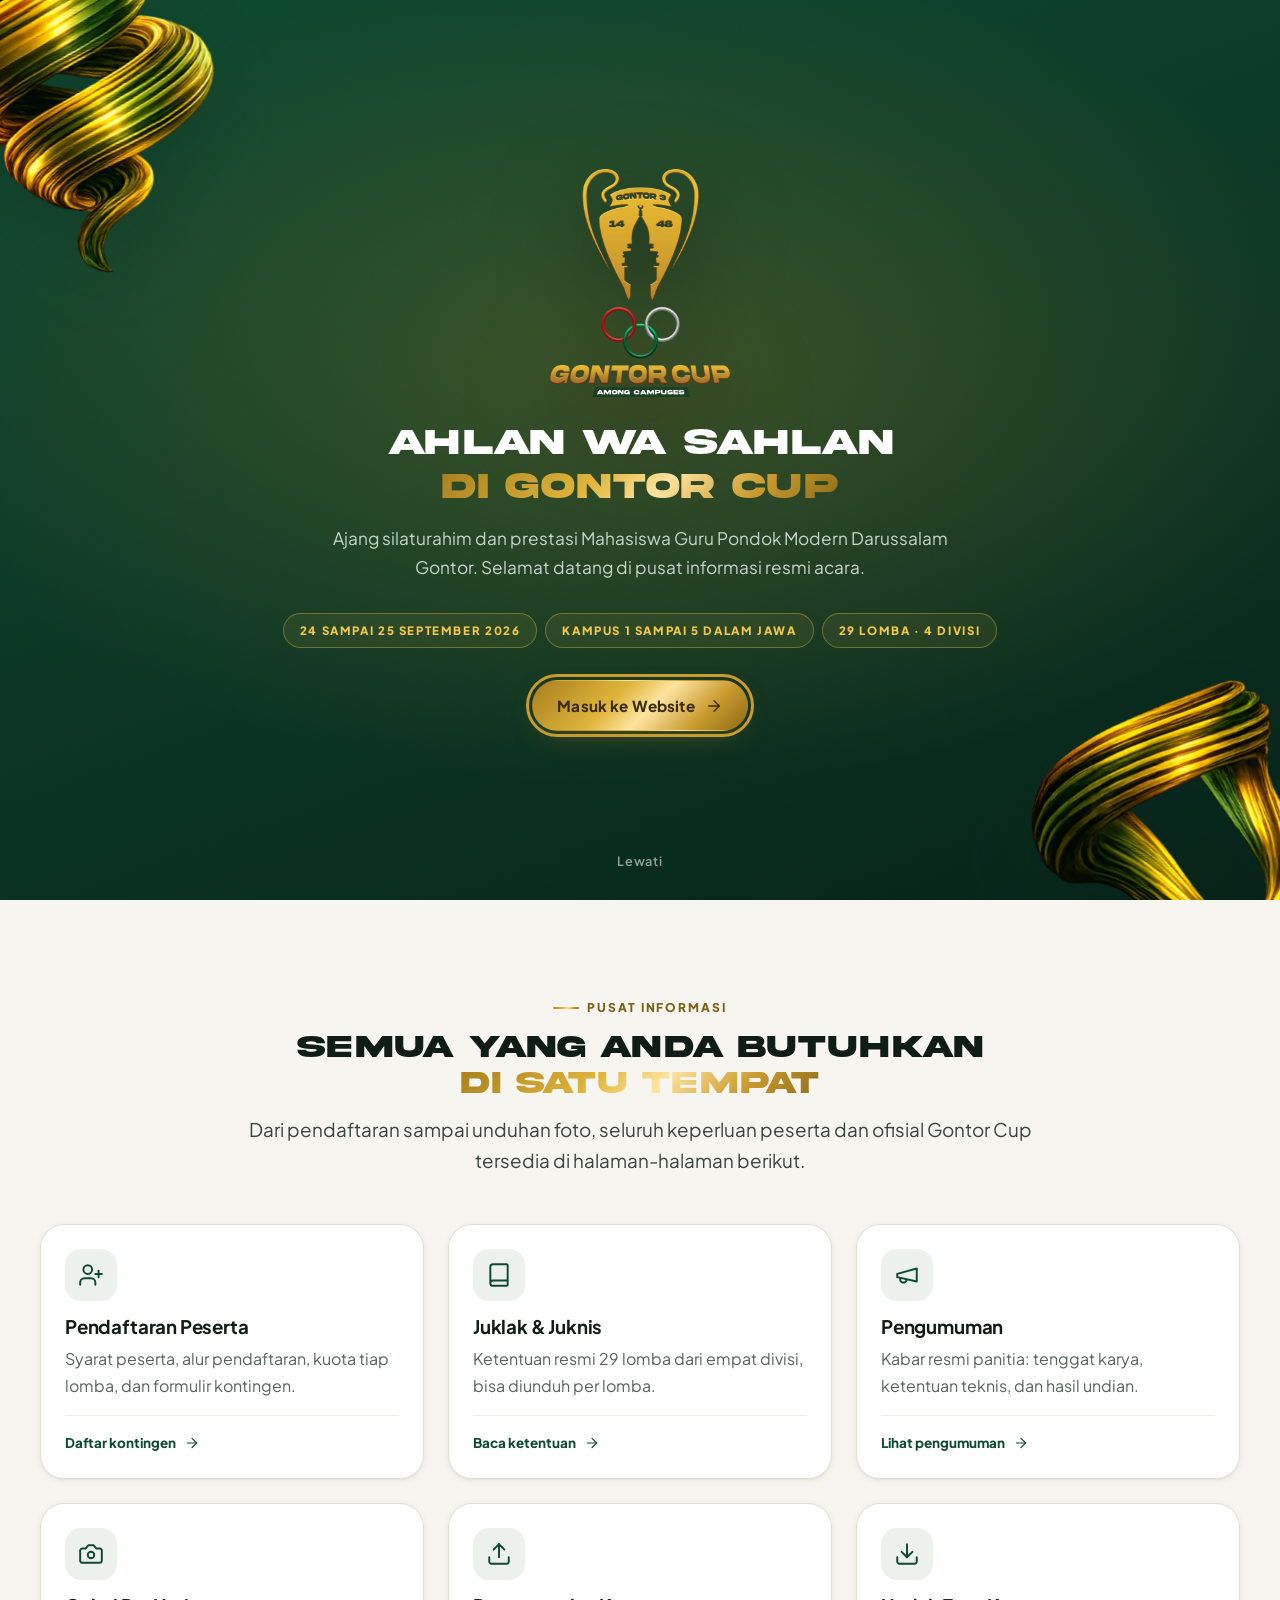
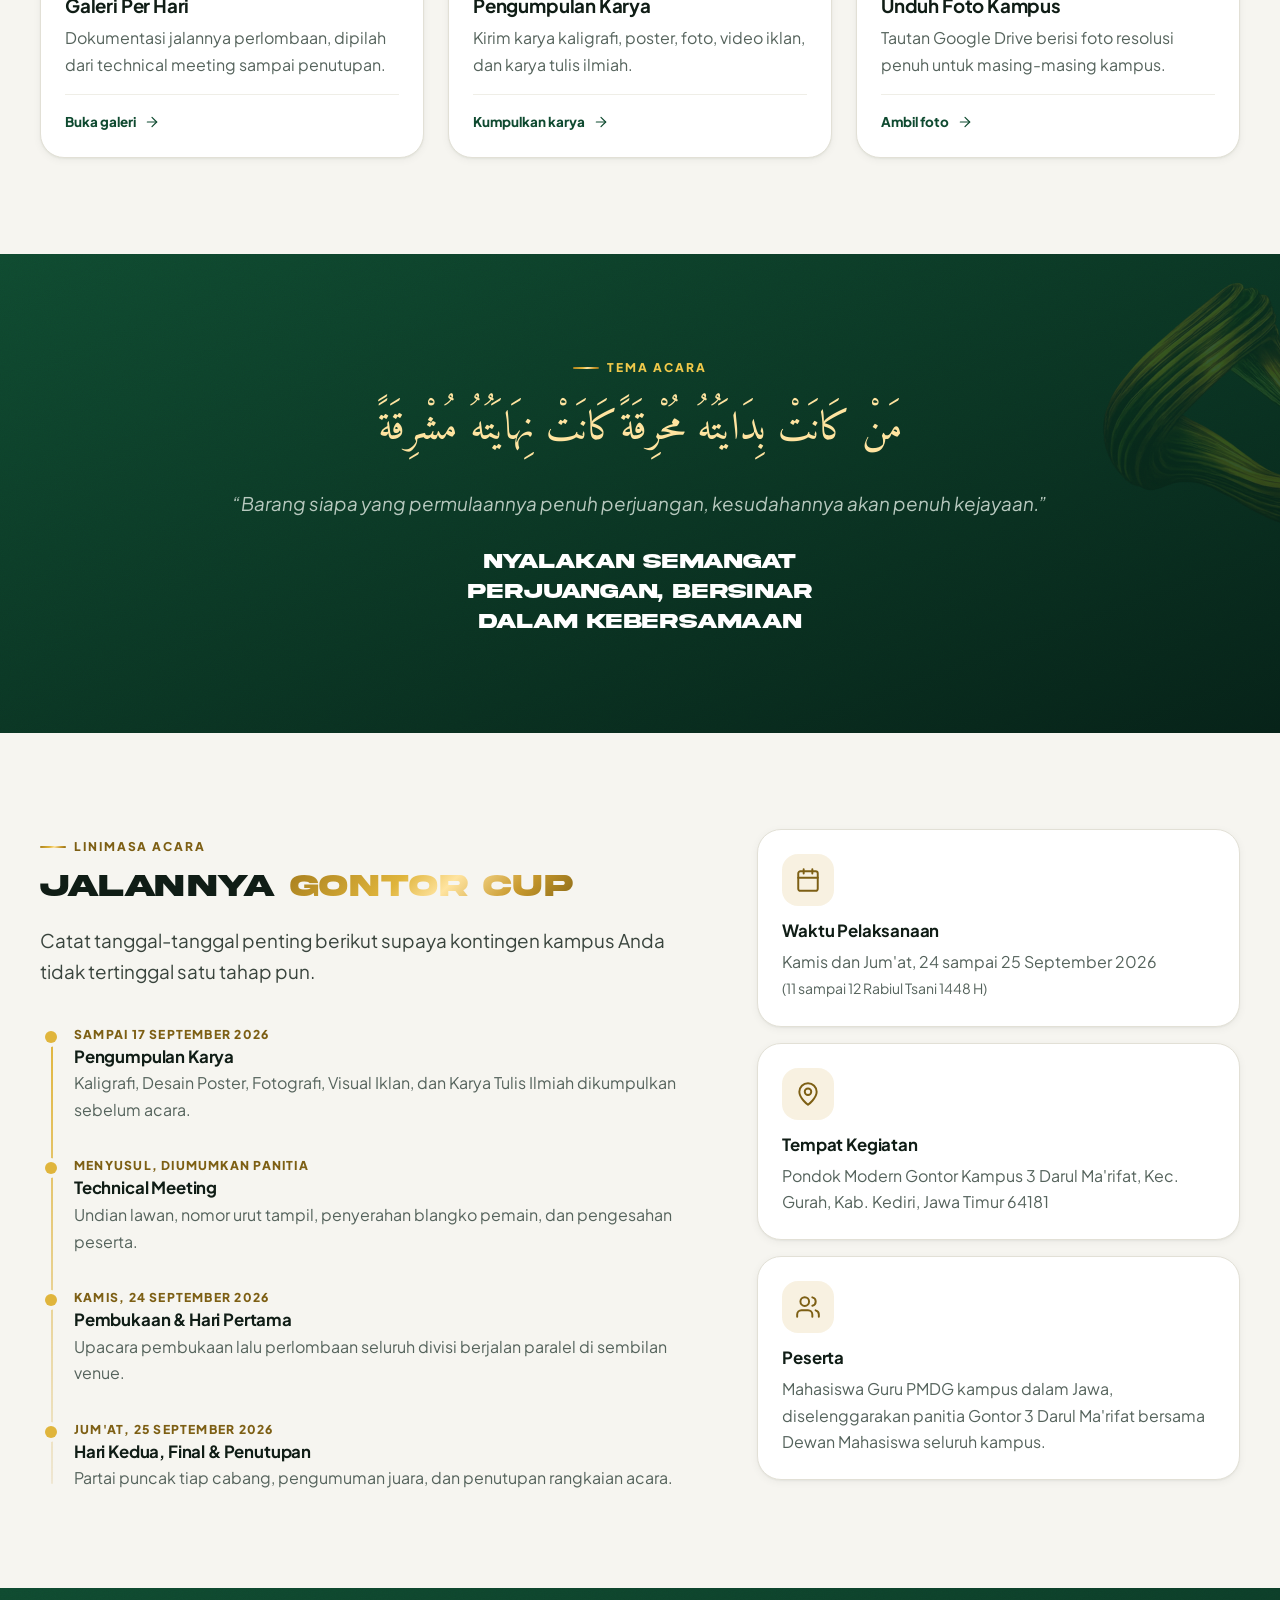
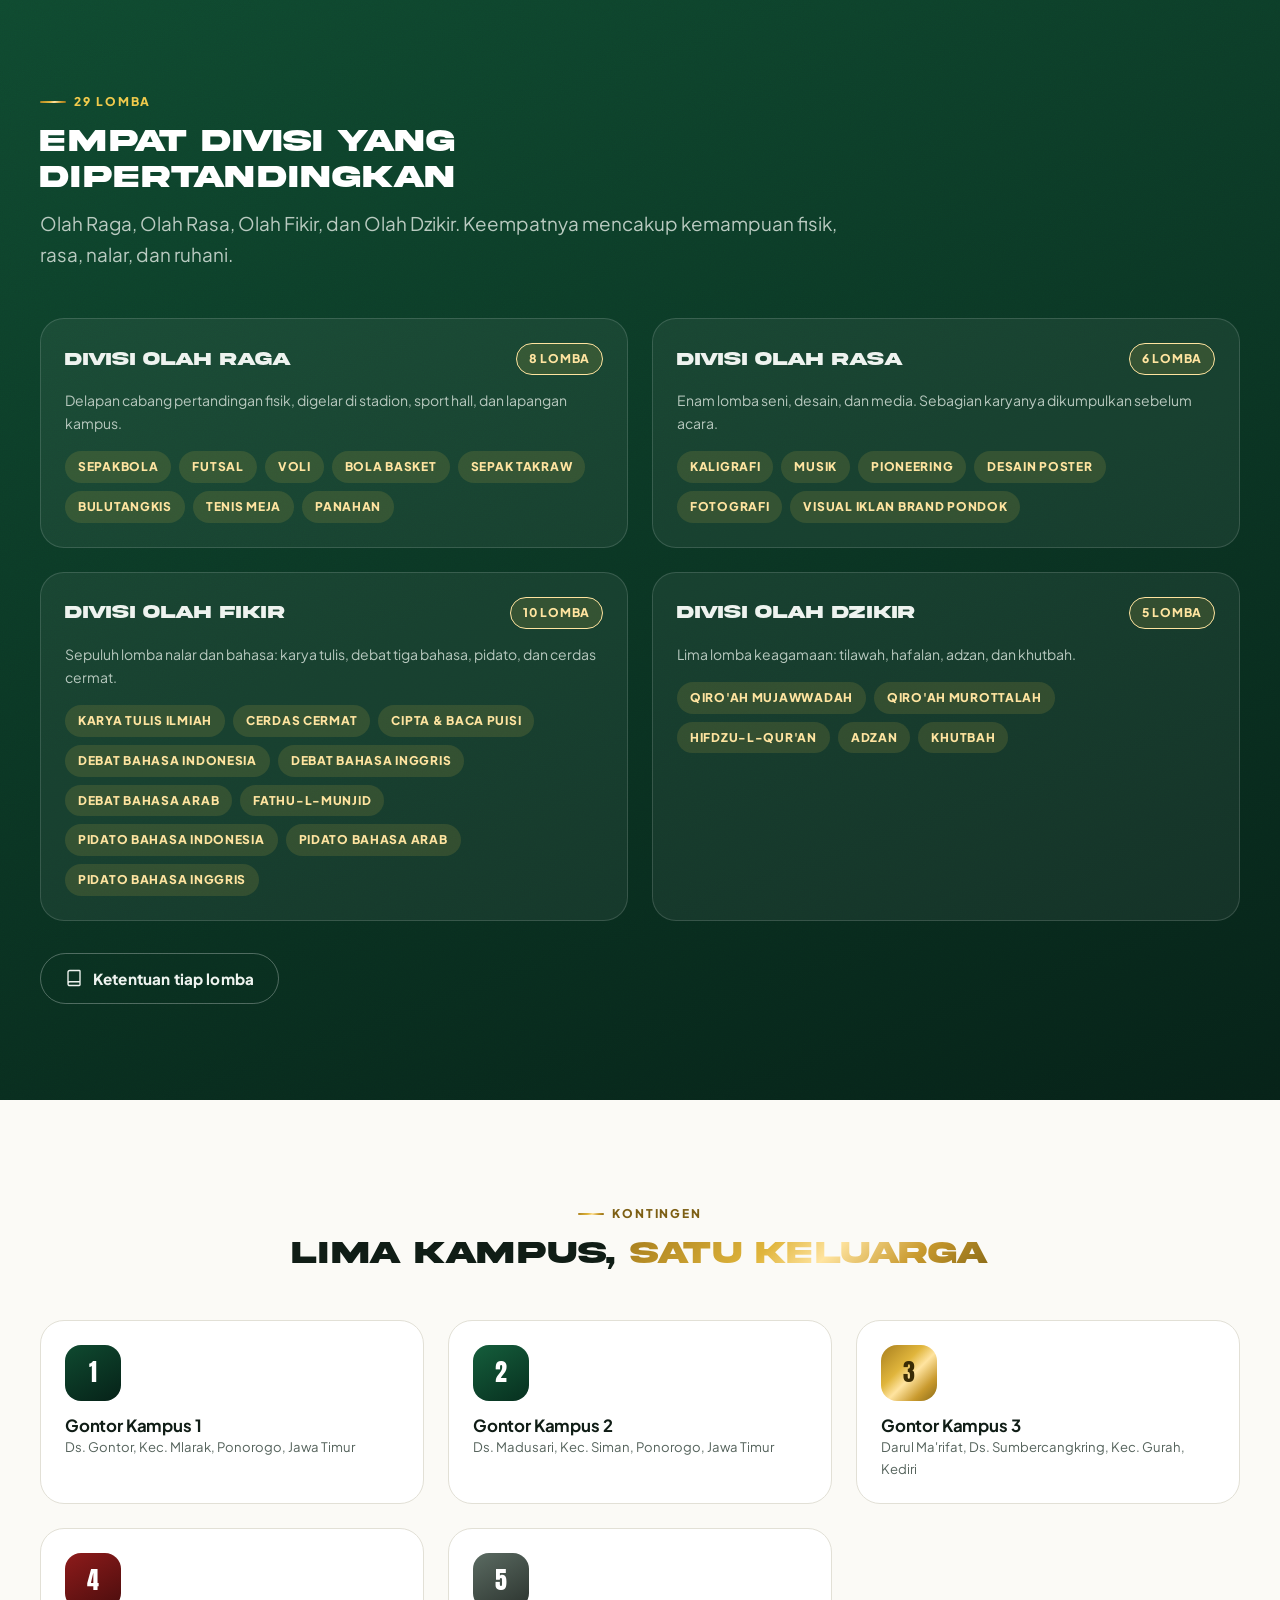
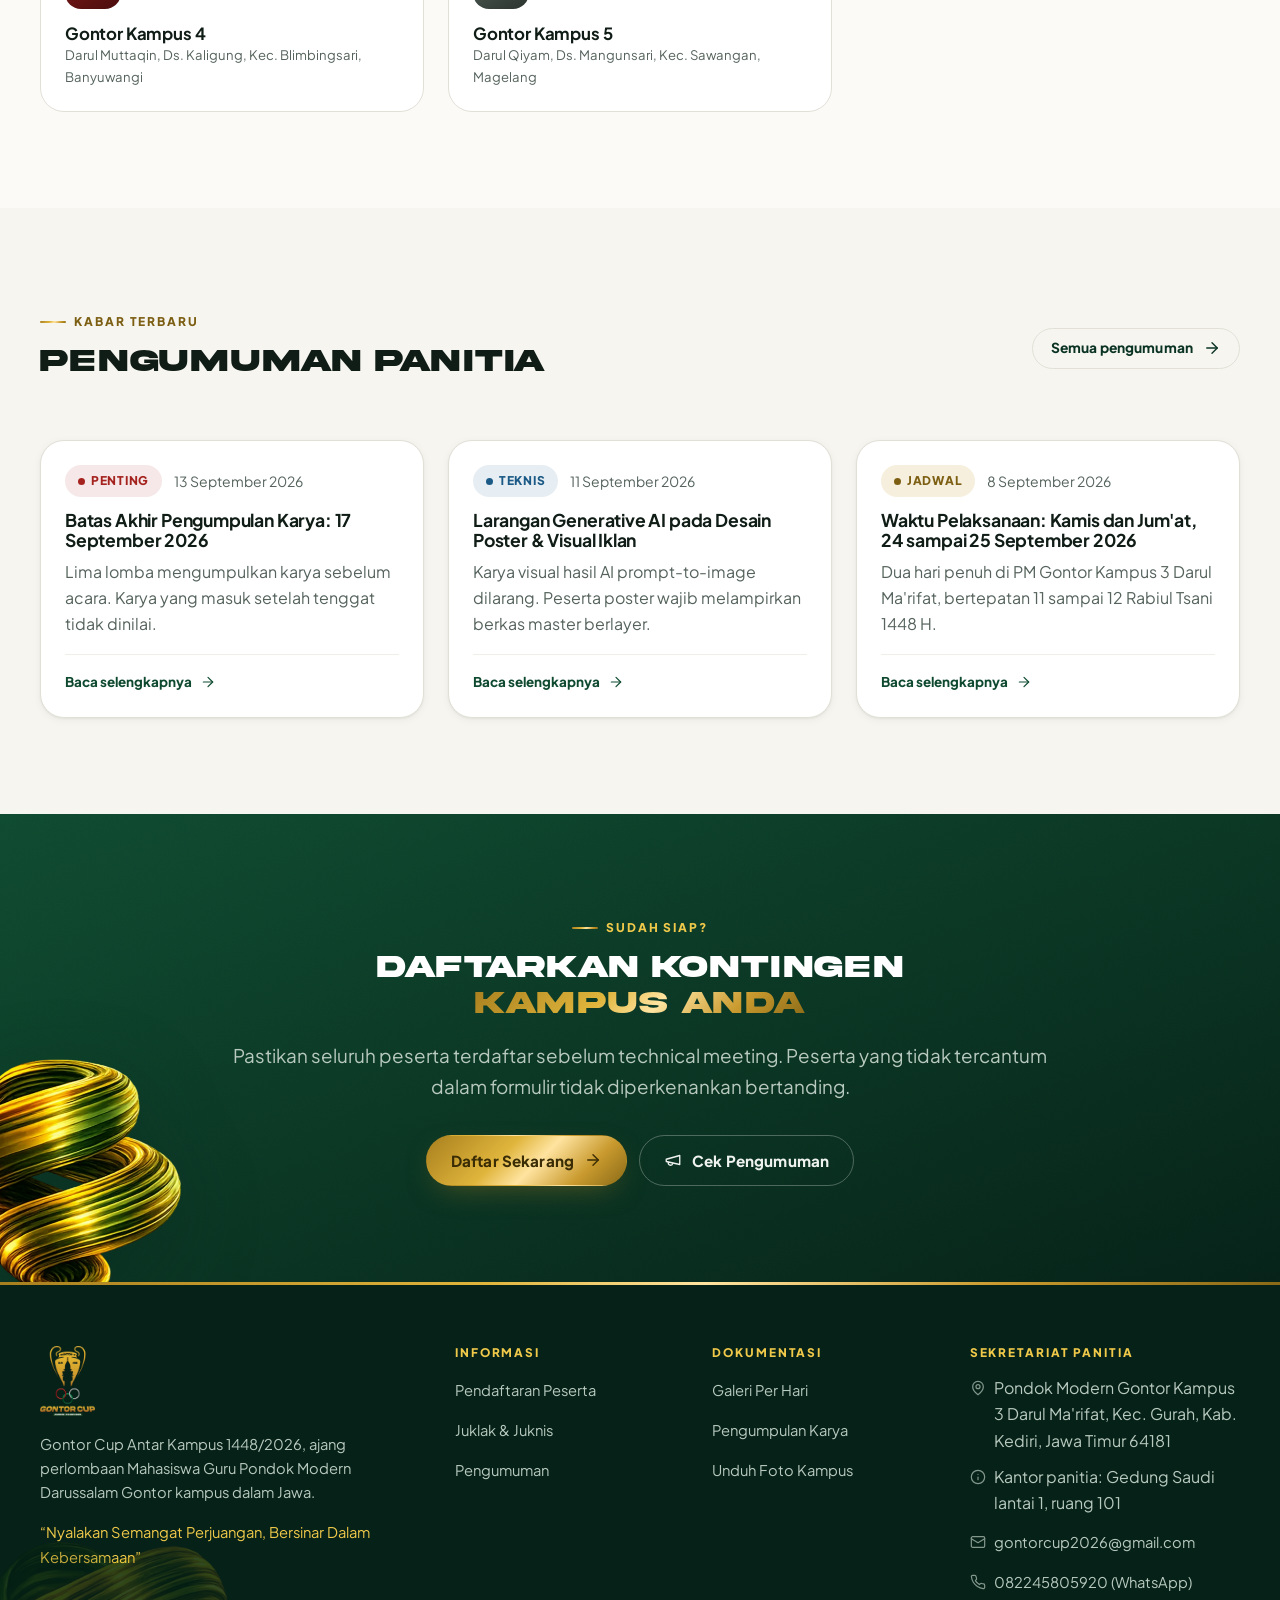
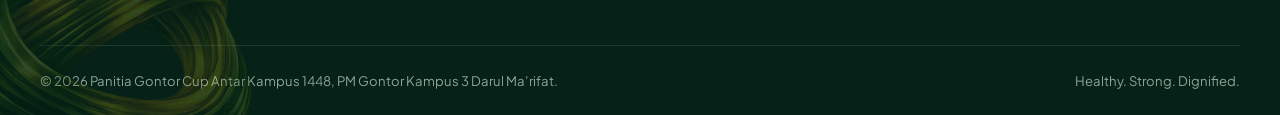
==== commit a2e0a0c1: "Hapus tautan panel panitia dari footer Panel admin tetap ada, tapi tidak lagi ditautkan dari situs p" ====
--- a/index.html
+++ b/index.html
@@ -491,8 +491,7 @@
     </div>
     <div class="footer-bottom">
       <p>&copy; 2026 Panitia Gontor Cup Antar Kampus 1448, PM Gontor Kampus 3 Darul Ma’rifat.</p>
-      <p>Healthy. Strong. Dignified. &nbsp;·&nbsp;
-         <a href="admin/index.html" style="opacity:.55">Panel panitia</a></p>
+      <p>Healthy. Strong. Dignified.</p>
     </div>
   </div>
 </footer>
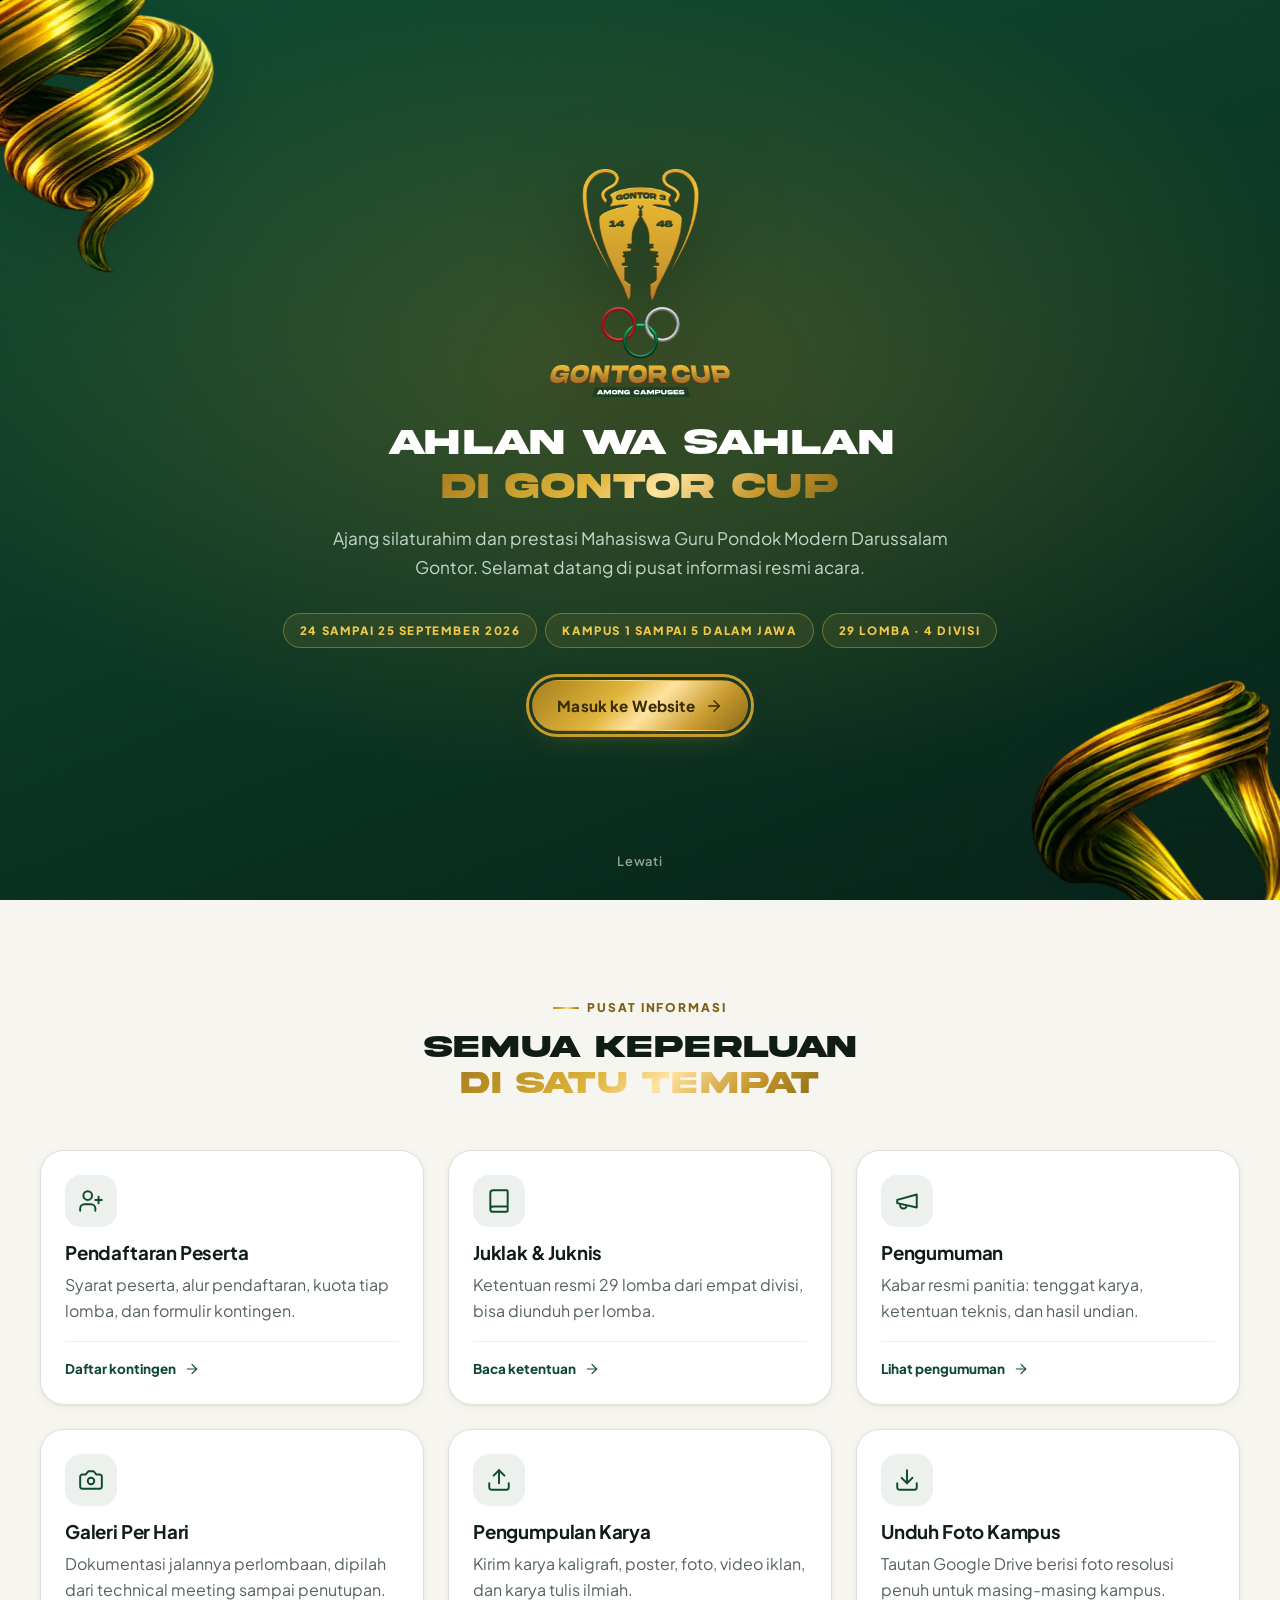
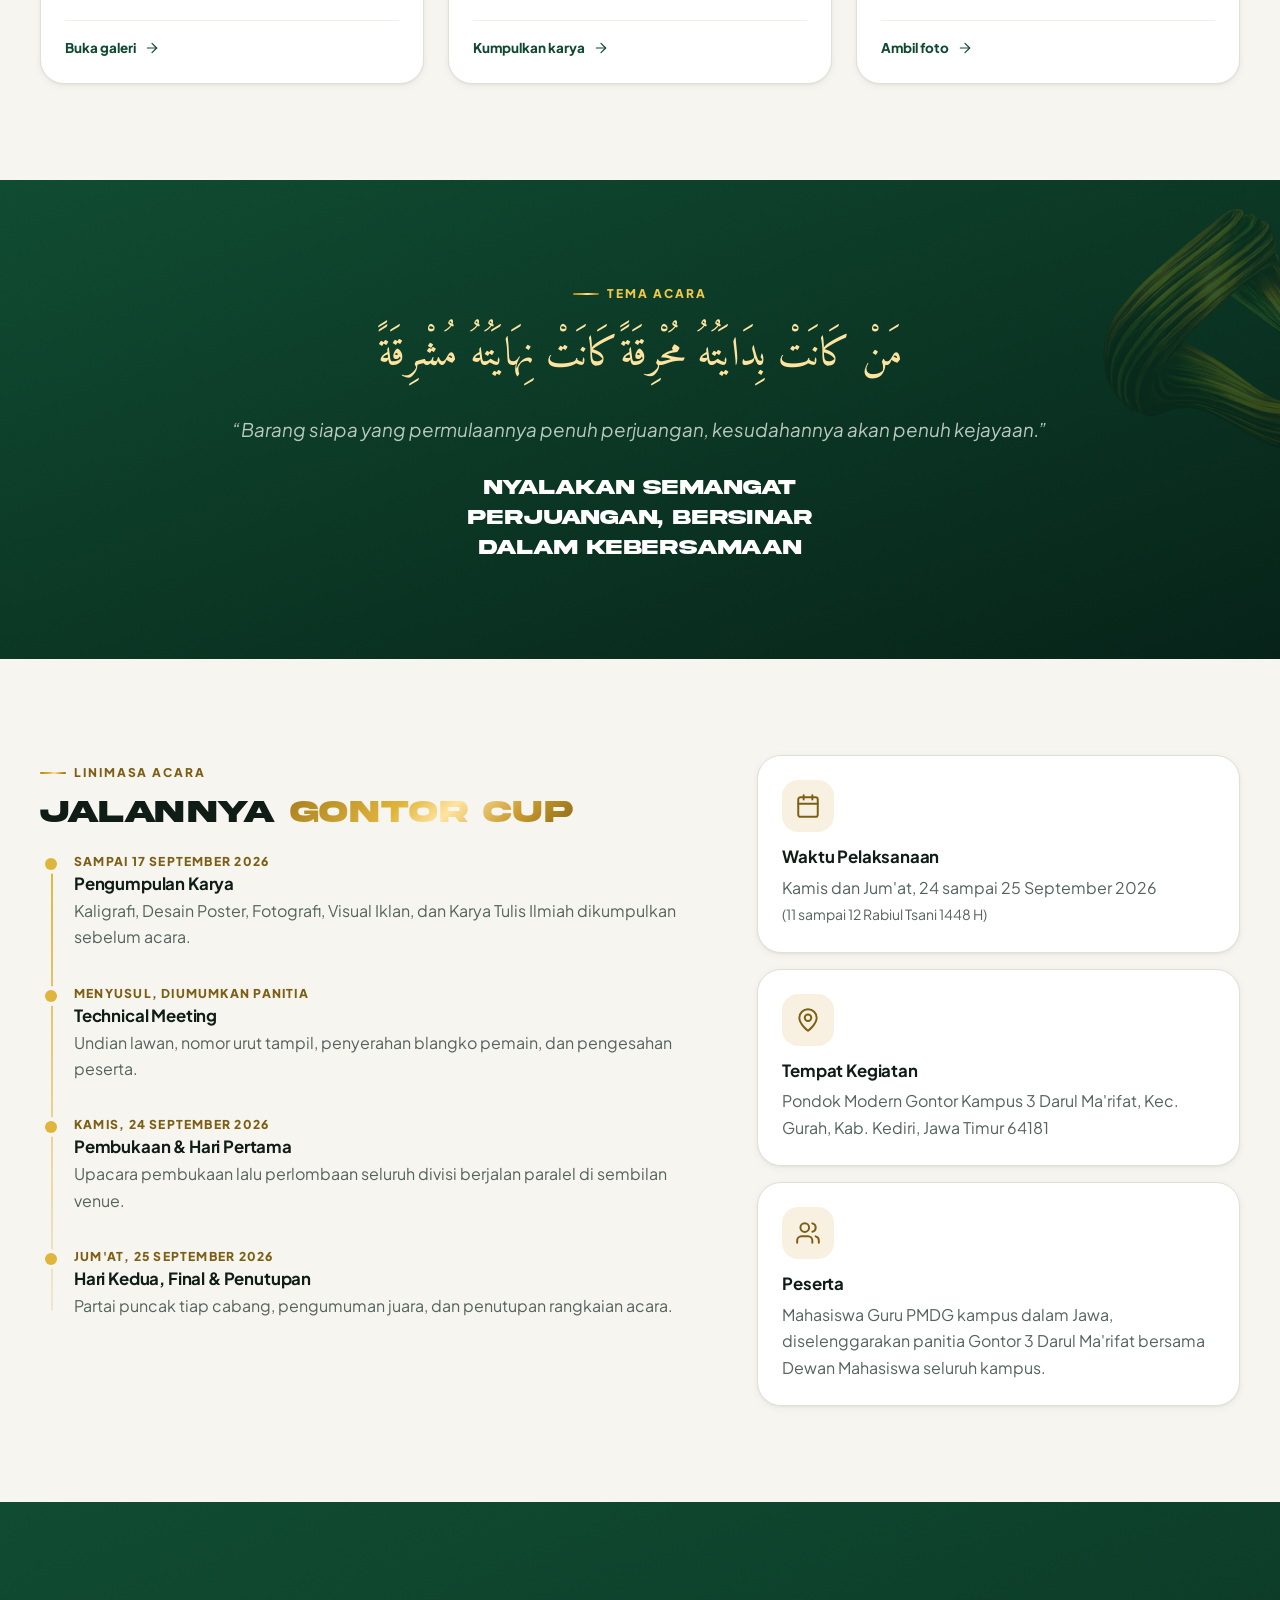
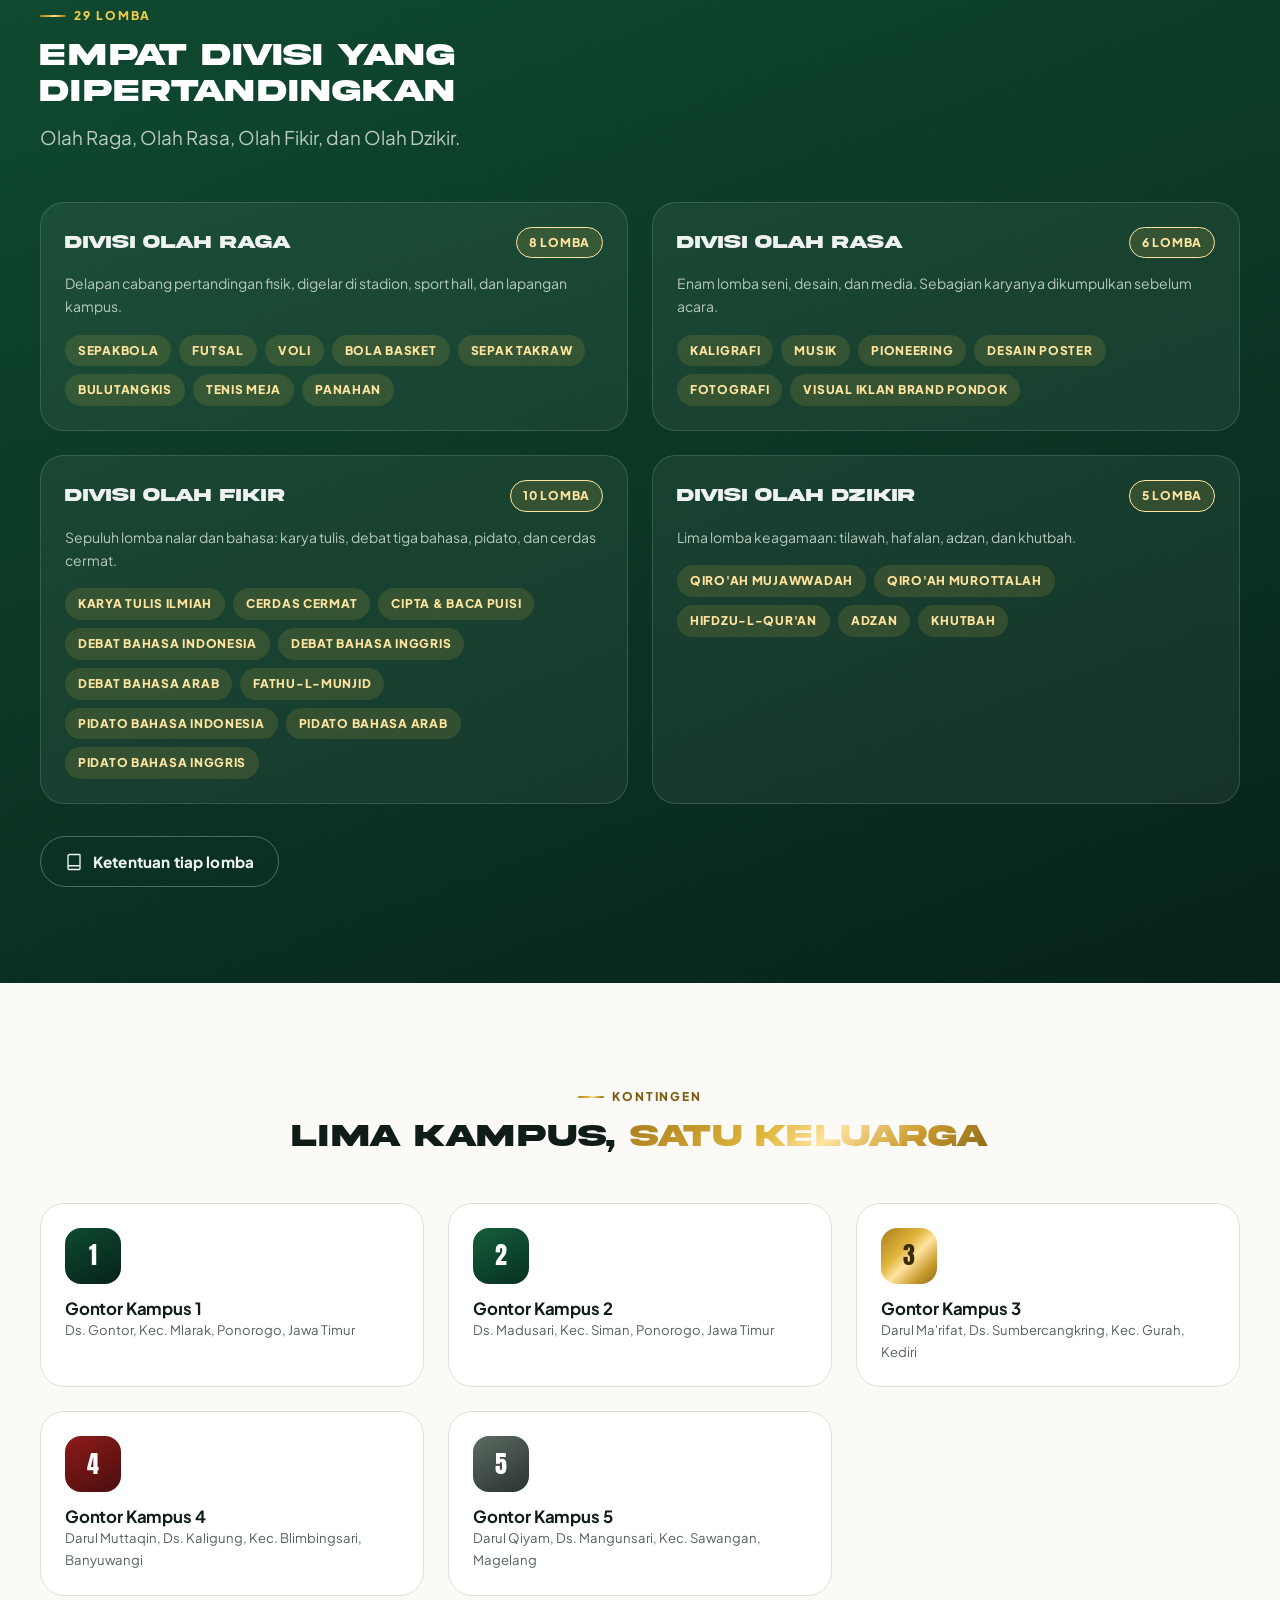
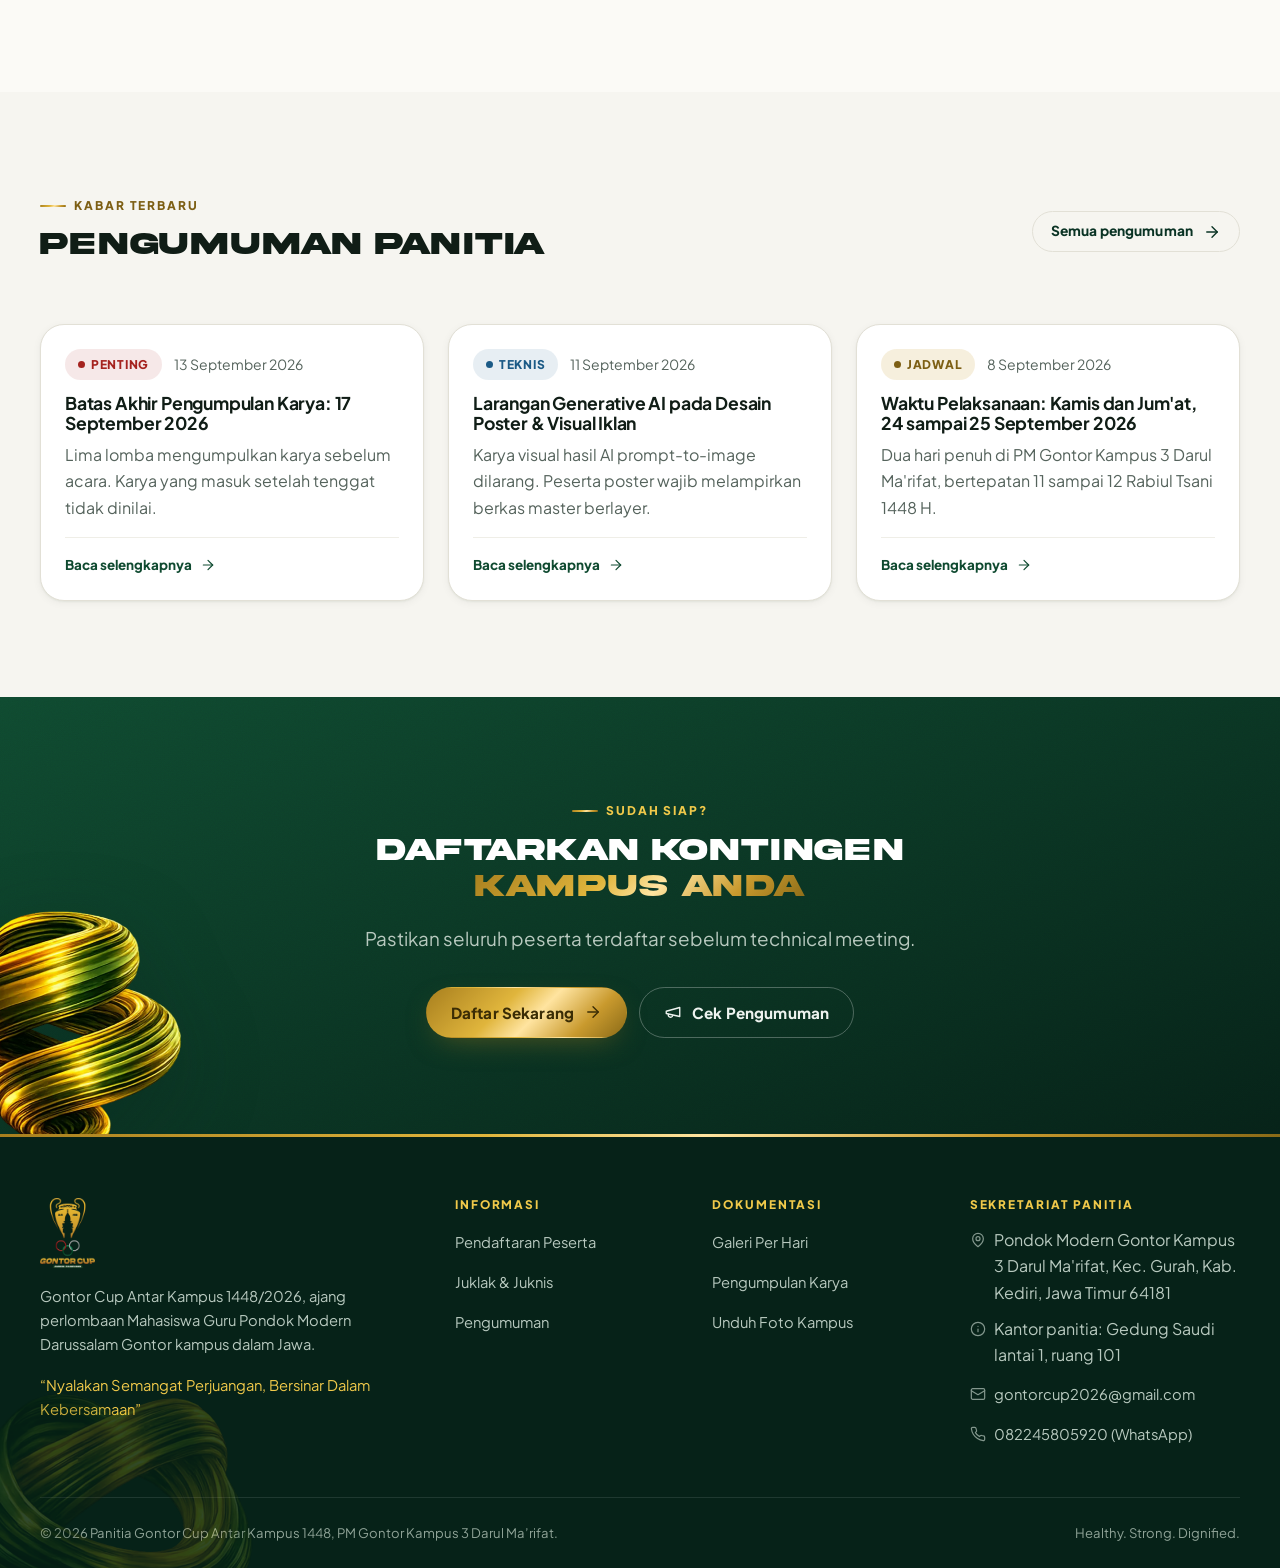
==== commit b16995fe: "Galeri tidak lagi berkelip, dan teks yang bertele-tele dipangkas Galeri: halaman memuat 28 contoh fo" ====
--- a/index.html
+++ b/index.html
@@ -162,9 +162,7 @@
   <div class="wrap">
     <div class="section-head center">
       <span class="eyebrow">Pusat Informasi</span>
-      <h2 class="display">Semua yang Anda Butuhkan<br><span class="gold-text">di Satu Tempat</span></h2>
-      <p class="lead" style="margin-inline:auto">Dari pendaftaran sampai unduhan foto, seluruh
-         keperluan peserta dan ofisial Gontor Cup tersedia di halaman-halaman berikut.</p>
+      <h2 class="display">Semua Keperluan<br><span class="gold-text">di Satu Tempat</span></h2>
     </div>
     <div class="grid g-3">
       <a class="card card--link reveal" href="pendaftaran.html" data-delay="0">
@@ -235,8 +233,6 @@
       <div>
         <span class="eyebrow">Linimasa Acara</span>
         <h2 class="display" style="margin-bottom:20px">Jalannya <span class="gold-text">Gontor Cup</span></h2>
-        <p class="lead" style="margin-bottom:36px">Catat tanggal-tanggal penting berikut supaya
-           kontingen kampus Anda tidak tertinggal satu tahap pun.</p>
         <ol class="timeline">
         <li class="tl-item">
           <p class="tl-date">Sampai 17 September 2026</p>
@@ -291,8 +287,7 @@
     <div class="section-head">
       <span class="eyebrow">29 Lomba</span>
       <h2 class="display" style="color:#fff">Empat Divisi yang Dipertandingkan</h2>
-      <p class="lead">Olah Raga, Olah Rasa, Olah Fikir, dan Olah Dzikir. Keempatnya mencakup
-         kemampuan fisik, rasa, nalar, dan ruhani.</p>
+      <p class="lead">Olah Raga, Olah Rasa, Olah Fikir, dan Olah Dzikir.</p>
     </div>
     <div class="grid g-2">
       <div class="card card--dark reveal">
@@ -439,7 +434,7 @@
       Daftarkan Kontingen <span class="gold-text">Kampus Anda</span>
     </h2>
     <p class="lead" style="margin:18px auto 32px">Pastikan seluruh peserta terdaftar sebelum
-       technical meeting. Peserta yang tidak tercantum dalam formulir tidak diperkenankan bertanding.</p>
+       technical meeting.</p>
     <div class="row" style="justify-content:center">
       <a class="btn btn--gold" href="pendaftaran.html">
         <span class="btn__label">Daftar Sekarang</span><svg viewBox="0 0 24 24" fill="none" stroke="currentColor" stroke-width="1.8" stroke-linecap="round" stroke-linejoin="round" aria-hidden="true"><path d="M5 12h14"/><path d="m12 5 7 7-7 7"/></svg>
--- a/assets/css/style.css
+++ b/assets/css/style.css
@@ -668,6 +668,26 @@
 }
 .shot:hover .shot__cap,.shot:focus-visible .shot__cap{opacity:1;transform:none}
 
+/* Rangka pemuatan galeri. Seluruh isi galeri datang dari Spreadsheet lewat
+   konten.js, jadi halaman tidak punya foto bawaan untuk ditampilkan sambil
+   menunggu. Rangka abu-abu ini yang mengisi jeda itu; kelas .is-memuat
+   dipasang skrip sebaris di galeri.html dan dilepas konten.js. Tanpa
+   JavaScript kelasnya tidak pernah terpasang, jadi yang tampil keadaan
+   kosongnya. */
+#galeri-tabs .galeri-rangka{display:none}
+#galeri-tabs.is-memuat .galeri-rangka{display:block}
+#galeri-tabs.is-memuat .galeri-kosong,
+#galeri-tabs.is-memuat > .pill-nav,
+#galeri-tabs.is-memuat > [role="tabpanel"]{display:none}
+.rangka{
+  display:block;background:var(--line-2);border-radius:var(--r);
+  animation:rangka-kedip 1.5s var(--e-out) infinite;
+}
+.rangka--pill{height:44px;width:clamp(110px,26vw,170px);border-radius:999px}
+.rangka--foto{aspect-ratio:4/3}
+@keyframes rangka-kedip{0%,100%{opacity:1}50%{opacity:.45}}
+@media (prefers-reduced-motion:reduce){.rangka{animation:none}}
+
 .lightbox{
   position:fixed;inset:0;z-index:var(--z-modal);display:none;
   place-items:center;padding:clamp(var(--s-5),6vw,var(--s-8));
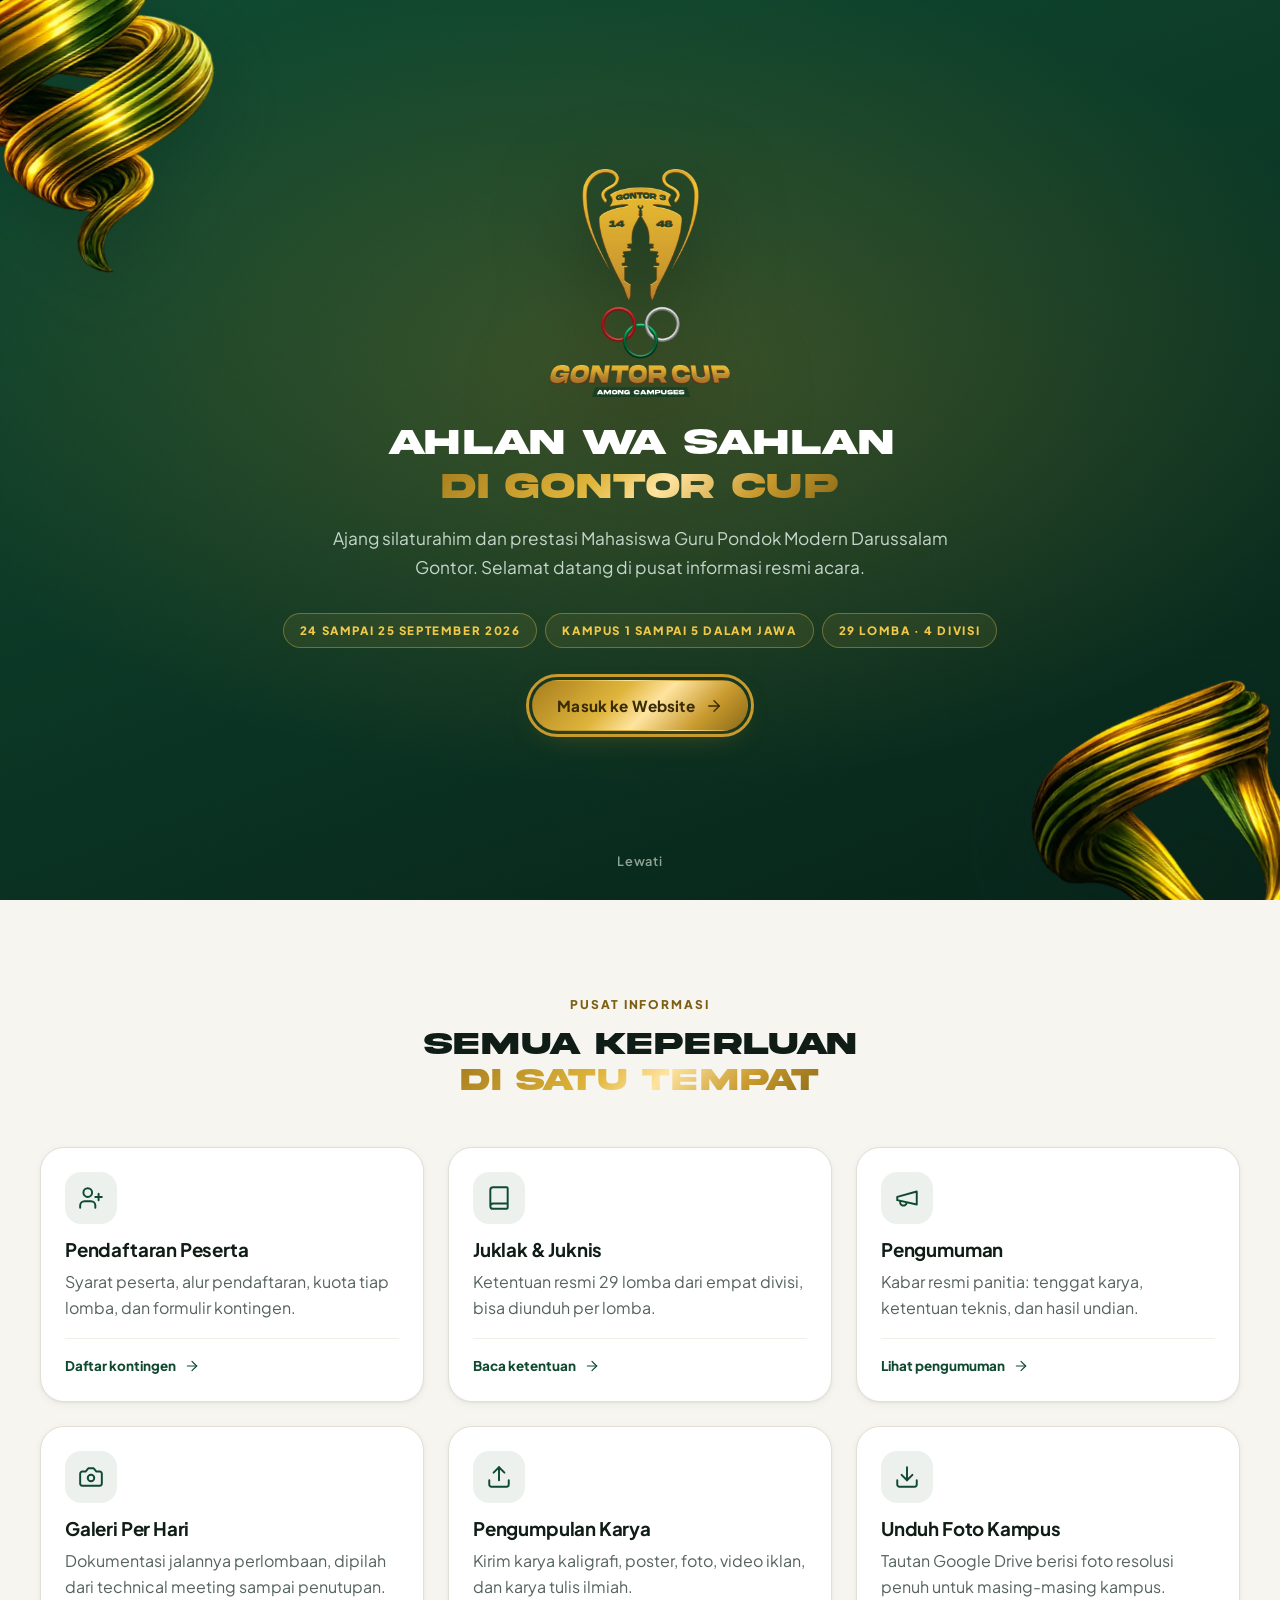
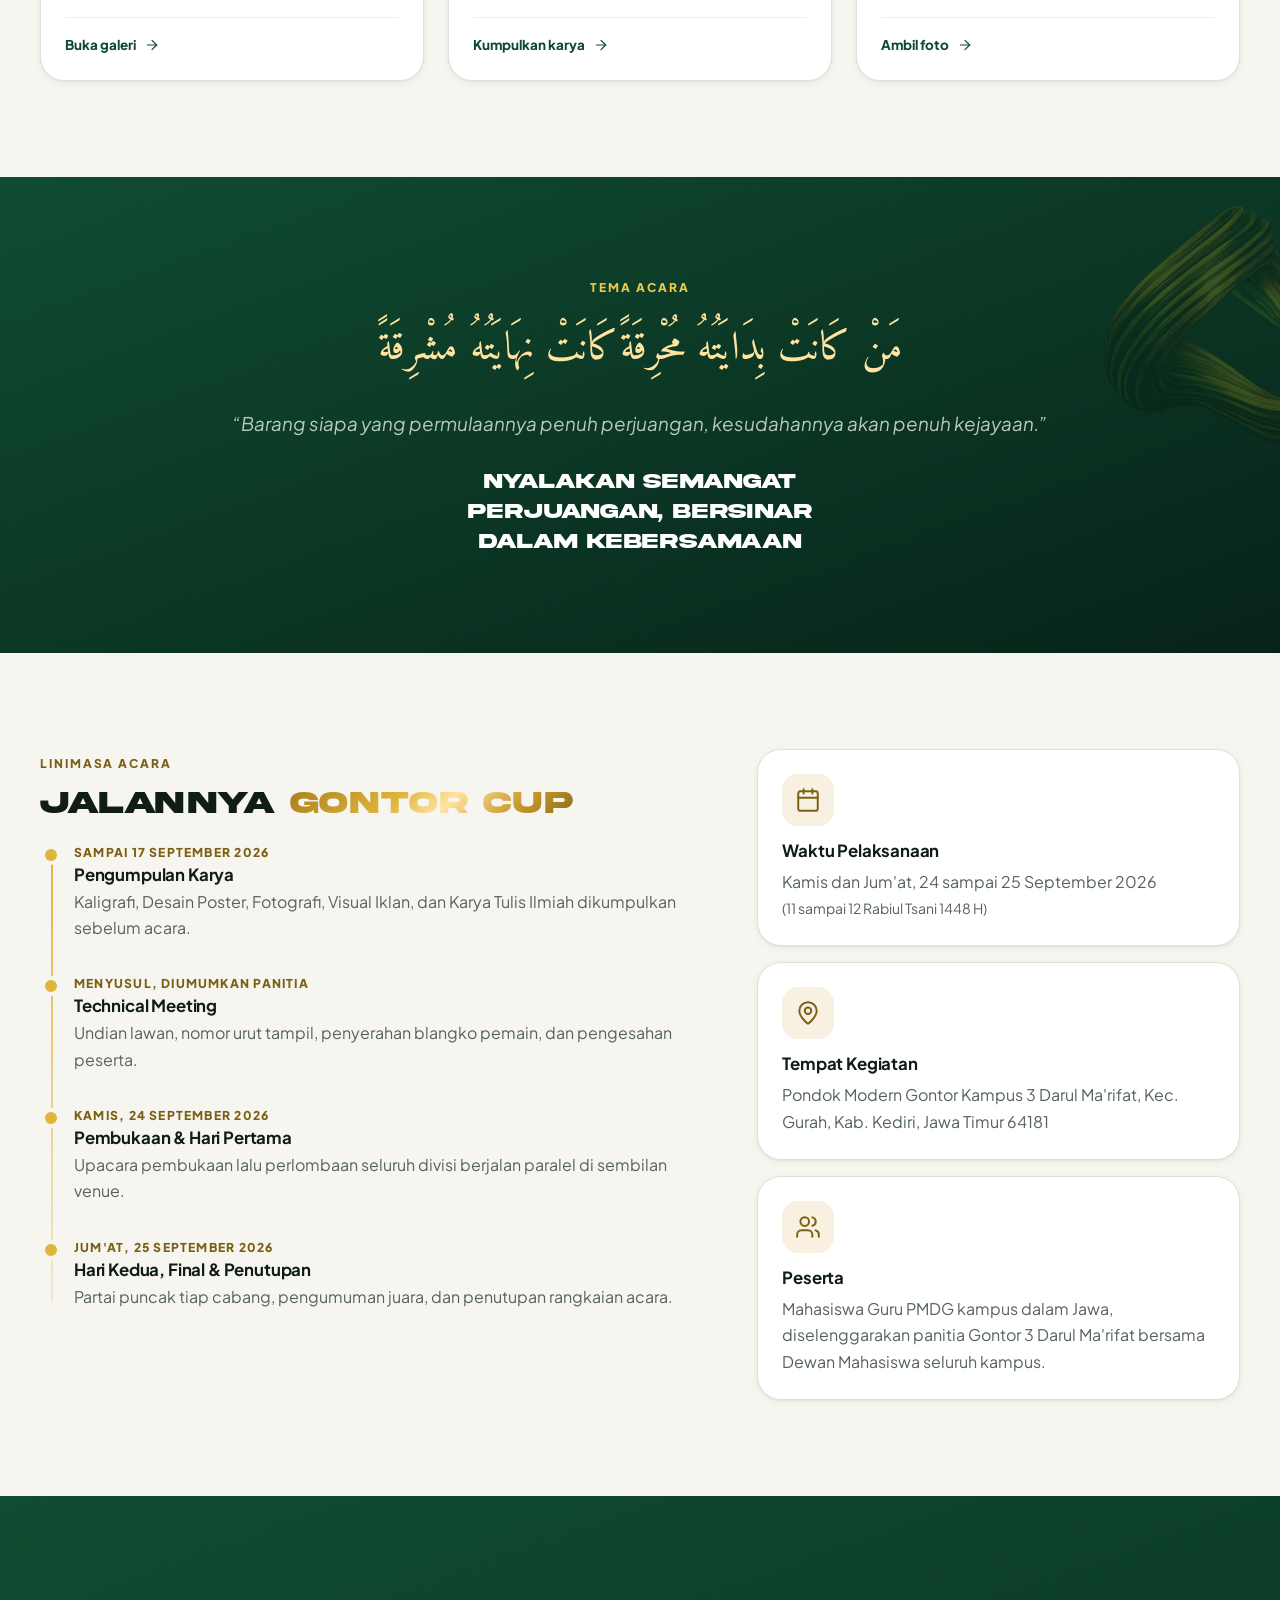
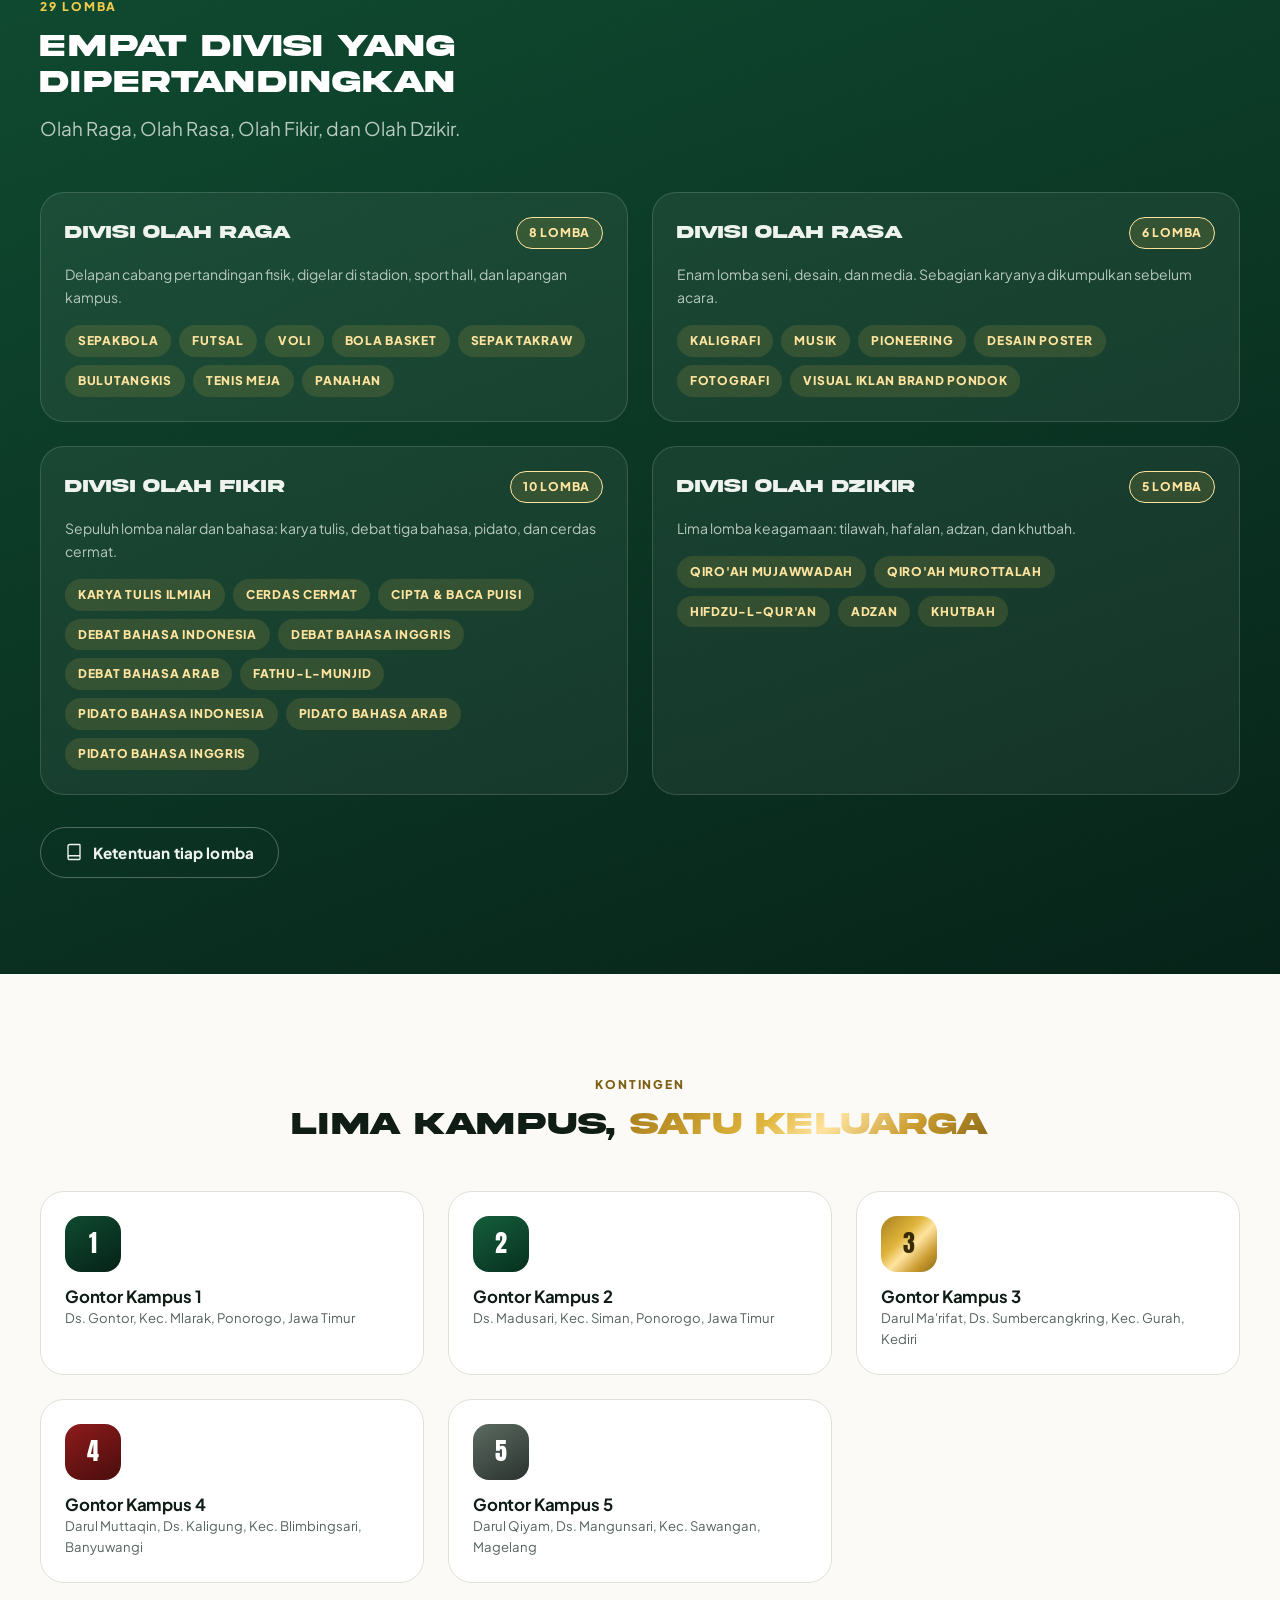
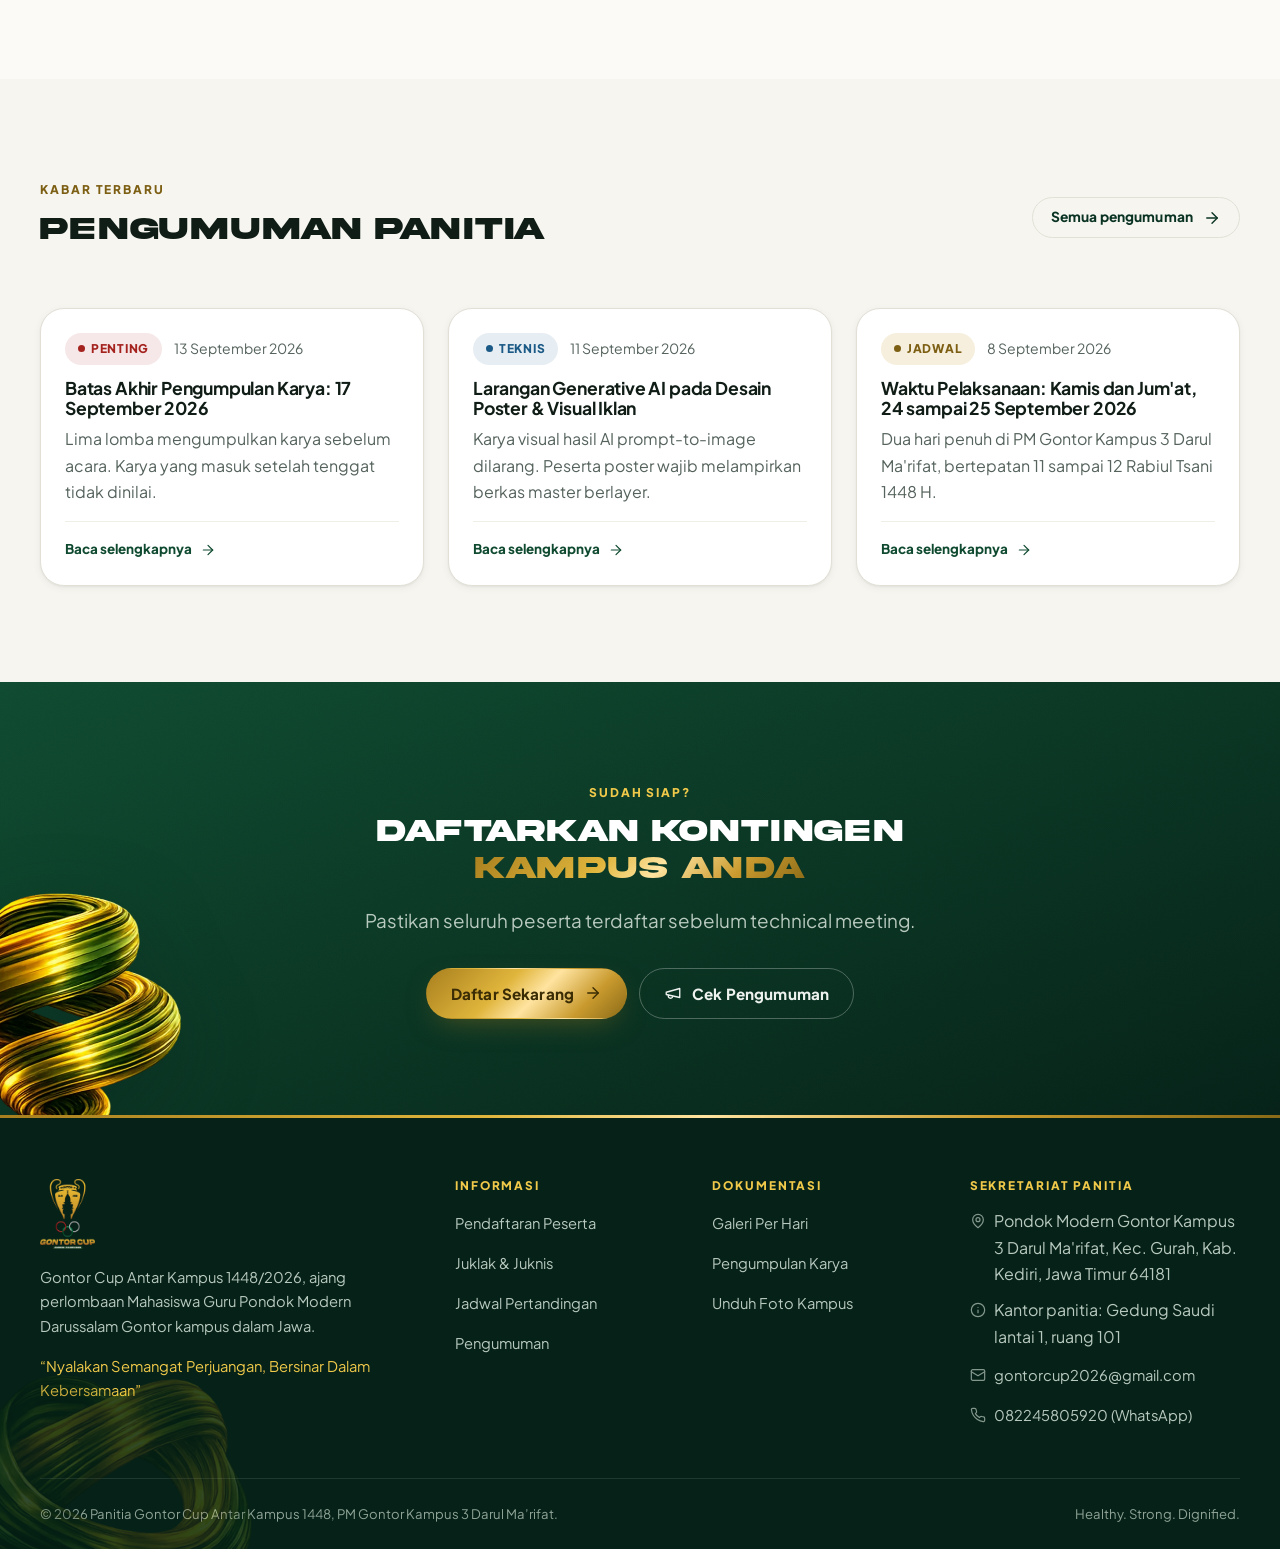
==== commit 602c3802: "Juknis revisi baru + halaman Jadwal Pertandingan Juknis: sumbernya diganti ke revisi tanpa akhiran "" ====
--- a/index.html
+++ b/index.html
@@ -64,6 +64,7 @@
       <a href="index.html" aria-current="page">Beranda</a>
       <a href="pendaftaran.html">Pendaftaran</a>
       <a href="juklak.html">Juklak & Juknis</a>
+      <a href="jadwal.html">Jadwal</a>
       <a href="pengumuman.html">Pengumuman</a>
       <a href="galeri.html">Galeri</a>
       <a href="karya.html">Kumpul Karya</a>
@@ -93,6 +94,7 @@
         <a href="index.html" aria-current="page"><svg viewBox="0 0 24 24" fill="none" stroke="currentColor" stroke-width="1.8" stroke-linecap="round" stroke-linejoin="round" aria-hidden="true"><path d="M6 9H4.5a2.5 2.5 0 0 1 0-5H6"/><path d="M18 9h1.5a2.5 2.5 0 0 0 0-5H18"/><path d="M4 22h16"/><path d="M10 14.66V17c0 .55-.47.98-.97 1.21C7.85 18.75 7 20.24 7 22"/><path d="M14 14.66V17c0 .55.47.98.97 1.21C16.15 18.75 17 20.24 17 22"/><path d="M18 2H6v7a6 6 0 0 0 12 0V2Z"/></svg>Beranda</a>
         <a href="pendaftaran.html"><svg viewBox="0 0 24 24" fill="none" stroke="currentColor" stroke-width="1.8" stroke-linecap="round" stroke-linejoin="round" aria-hidden="true"><path d="M16 21v-2a4 4 0 0 0-4-4H6a4 4 0 0 0-4 4v2"/><circle cx="9" cy="7" r="4"/><path d="M19 8v6M22 11h-6"/></svg>Pendaftaran</a>
         <a href="juklak.html"><svg viewBox="0 0 24 24" fill="none" stroke="currentColor" stroke-width="1.8" stroke-linecap="round" stroke-linejoin="round" aria-hidden="true"><path d="M4 19.5v-15A2.5 2.5 0 0 1 6.5 2H19a1 1 0 0 1 1 1v18a1 1 0 0 1-1 1H6.5a1 1 0 0 1 0-5H20"/></svg>Juklak & Juknis</a>
+        <a href="jadwal.html"><svg viewBox="0 0 24 24" fill="none" stroke="currentColor" stroke-width="1.8" stroke-linecap="round" stroke-linejoin="round" aria-hidden="true"><circle cx="12" cy="12" r="10"/><path d="M12 6v6l4 2"/></svg>Jadwal</a>
         <a href="pengumuman.html"><svg viewBox="0 0 24 24" fill="none" stroke="currentColor" stroke-width="1.8" stroke-linecap="round" stroke-linejoin="round" aria-hidden="true"><path d="m3 11 18-5v12L3 14v-3z"/><path d="M11.6 16.8a3 3 0 1 1-5.8-1.6"/></svg>Pengumuman</a>
         <a href="galeri.html"><svg viewBox="0 0 24 24" fill="none" stroke="currentColor" stroke-width="1.8" stroke-linecap="round" stroke-linejoin="round" aria-hidden="true"><path d="M14.5 4h-5L7 7H4a2 2 0 0 0-2 2v9a2 2 0 0 0 2 2h16a2 2 0 0 0 2-2V9a2 2 0 0 0-2-2h-3l-2.5-3z"/><circle cx="12" cy="13" r="3"/></svg>Galeri</a>
         <a href="karya.html"><svg viewBox="0 0 24 24" fill="none" stroke="currentColor" stroke-width="1.8" stroke-linecap="round" stroke-linejoin="round" aria-hidden="true"><path d="M21 15v4a2 2 0 0 1-2 2H5a2 2 0 0 1-2-2v-4"/><path d="M17 8l-5-5-5 5"/><path d="M12 3v12"/></svg>Kumpul Karya</a>
@@ -463,6 +465,7 @@
         <ul>
           <li><a href="pendaftaran.html">Pendaftaran Peserta</a></li>
           <li><a href="juklak.html">Juklak &amp; Juknis</a></li>
+          <li><a href="jadwal.html">Jadwal Pertandingan</a></li>
           <li><a href="pengumuman.html">Pengumuman</a></li>
         </ul>
       </div>
--- a/assets/css/style.css
+++ b/assets/css/style.css
@@ -231,9 +231,6 @@
   color:var(--gold-700);margin-bottom:var(--s-3);
 }
 .section--dark .eyebrow,.page-hero .eyebrow{color:var(--gold-300)}
-.eyebrow::before{
-  content:"";width:26px;height:2px;border-radius:2px;background:var(--grad-gold);
-}
 .section-head{max-width:70ch;margin-bottom:var(--s-7)}
 .section-head.center{margin-inline:auto;text-align:center}
 .section-head.center .eyebrow{justify-content:center}
@@ -374,7 +371,14 @@
   transition:border-color var(--t) var(--e-out),box-shadow var(--t) var(--e-out);
 }
 .site-header.is-stuck{border-bottom-color:var(--line);box-shadow:0 6px 24px -18px rgba(6,34,24,.5)}
-.header-inner{display:flex;align-items:center;gap:var(--s-4);min-height:74px}
+/* Header sengaja boleh lebih lebar dari --wrap (1200px). Logo + delapan butir
+   menu + tombol "Daftar Sekarang" butuh 1297px; dikurung 1200px, tombolnya
+   menyembul keluar wadah dan di layar 1366px menimbulkan geseran mendatar.
+   Kalau menu ditambah lagi, UKUR lebarnya, jangan sekadar menambah butir. */
+.header-inner{
+  display:flex;align-items:center;gap:var(--s-4);min-height:74px;
+  width:min(100% - 2*var(--s-5),1320px);
+}
 
 .brand{display:flex;align-items:center;gap:12px;text-decoration:none;flex:none;margin-right:auto}
 .brand img{height:44px;width:auto}
@@ -408,7 +412,12 @@
 }
 .hamburger svg{width:22px;height:22px;color:var(--green-800)}
 
-@media (max-width:1180px){
+/* Batas ini BUKAN angka bulat yang dikira-kira: delapan butir menu + logo +
+   tombol "Daftar Sekarang" butuh 1305 px isi, dan .wrap menyisakan 64 px
+   selokan, jadi header mulai meluber di bawah ~1370 px. Dulu batasnya
+   1180 px dan headernya berdesakan di layar 1200-1300 px. Kalau menu
+   ditambah lagi, ukur ulang lebarnya, jangan sekadar menambah butir. */
+@media (max-width:1380px){
   .nav,.header-cta{display:none}
   .hamburger{display:inline-flex}
 }
@@ -640,6 +649,34 @@
   width:34px;height:34px;flex:none;display:grid;place-items:center;border-radius:var(--r-xs);
   background:rgba(201,154,46,.15);color:var(--gold-700);
   font-family:var(--f-num);font-size:1rem;
+}
+
+/* ---------- 14b. JADWAL PERTANDINGAN ---------- */
+.jadwal-slot{margin-bottom:var(--s-4)}
+.jadwal-slot__jam{
+  display:flex;align-items:center;gap:8px;margin:0 0 var(--s-4);
+  font-family:var(--f-num);font-size:1.02rem;font-weight:800;
+  letter-spacing:.02em;color:var(--green-700);
+}
+.jadwal-slot__jam svg{width:18px;height:18px;flex:none}
+.jadwal-daftar{list-style:none;padding:0;margin:0;display:flex;flex-direction:column}
+.jadwal-baris{
+  display:flex;align-items:center;flex-wrap:wrap;gap:8px 12px;
+  padding:12px 0;border-top:1px solid var(--line-2);
+}
+.jadwal-baris:first-child{border-top:0;padding-top:0}
+.jadwal-baris__lomba{font-weight:750;color:var(--ink)}
+/* Venue didorong ke kanan pada layar lebar; saat baris membungkus di layar
+   sempit, margin otomatis itu tidak berlaku dan venue turun ke bawahnya. */
+.jadwal-baris__venue{
+  display:flex;align-items:center;gap:6px;margin-left:auto;
+  font-size:.86rem;color:var(--ink-2);
+}
+.jadwal-baris__venue svg{width:15px;height:15px;flex:none;color:var(--gold-700)}
+/* Di layar sempit venue turun ke barisnya sendiri. Tanpa aturan ini
+   margin-left:auto masih mendorongnya ke kanan, jadi rata kanan sendirian. */
+@media (max-width:540px){
+  .jadwal-baris__venue{margin-left:0;width:100%}
 }
 
 /* ---------- 15. GALERI ---------- */
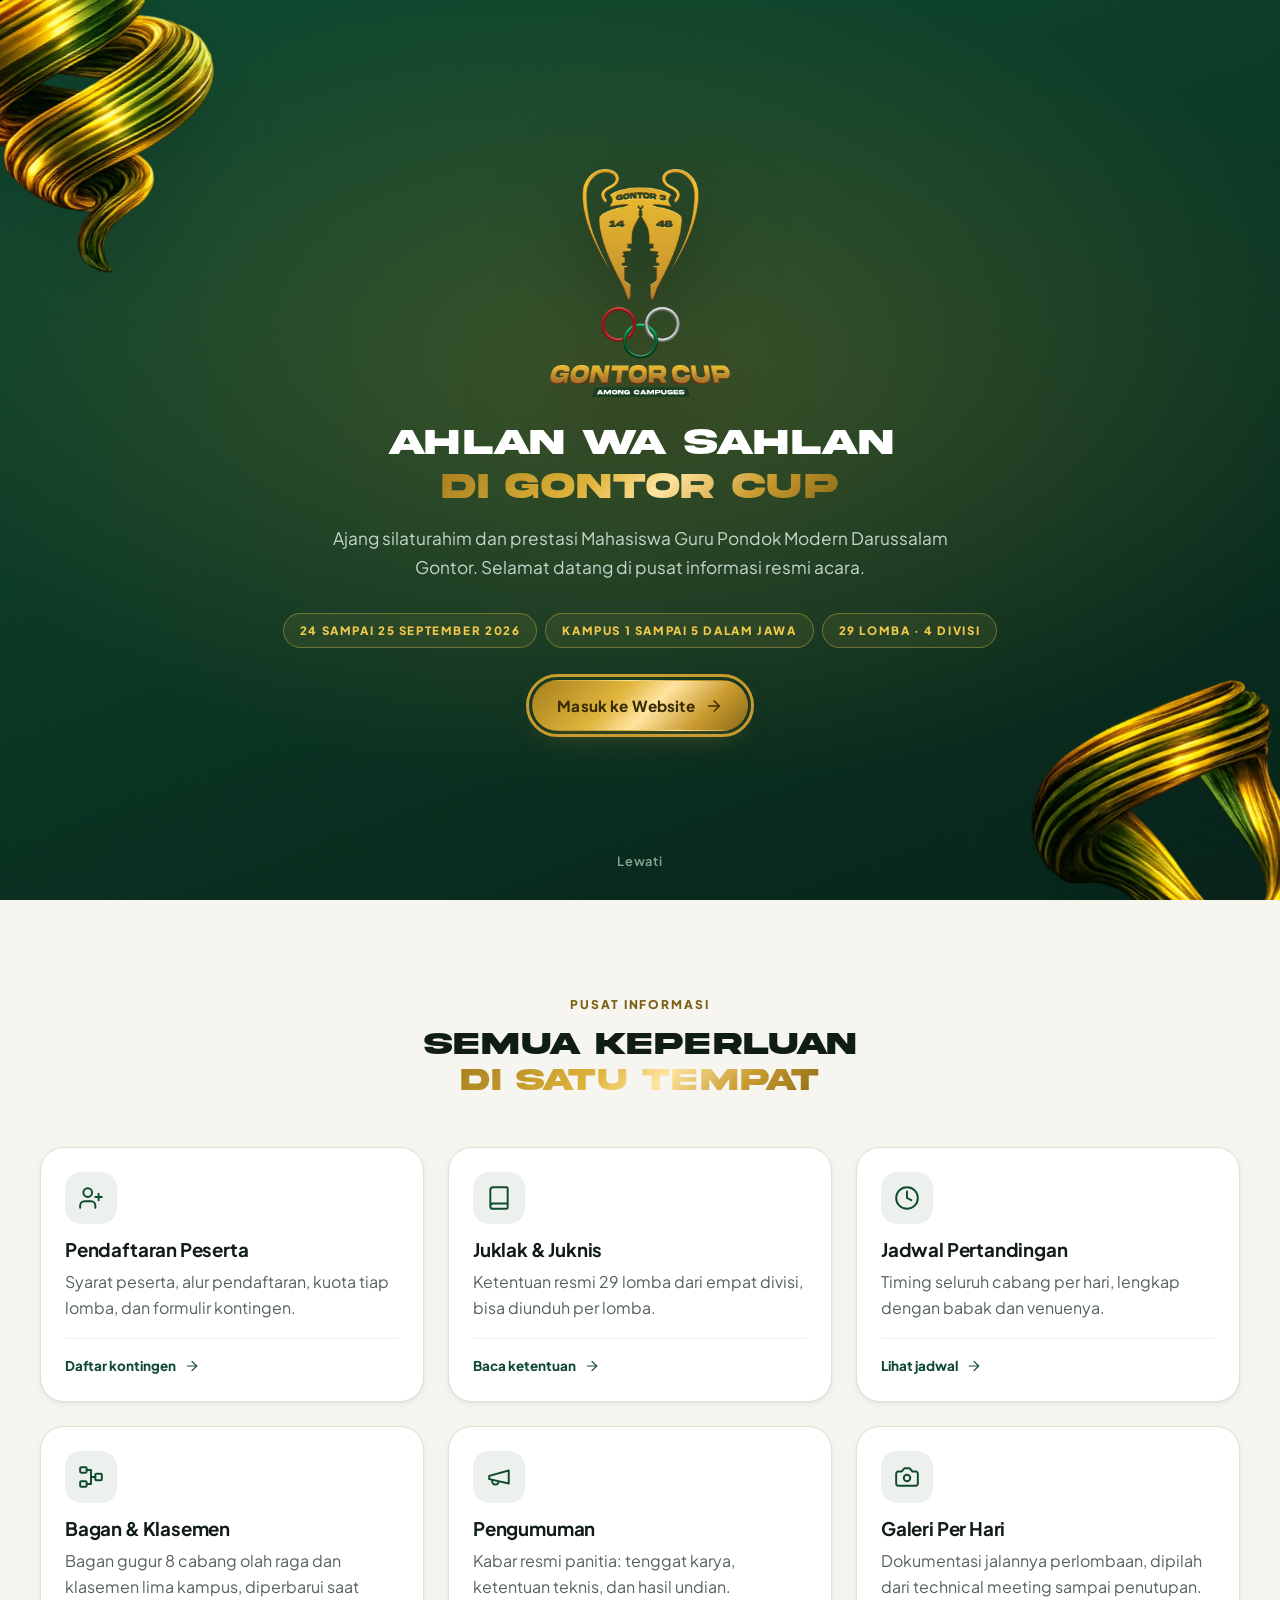
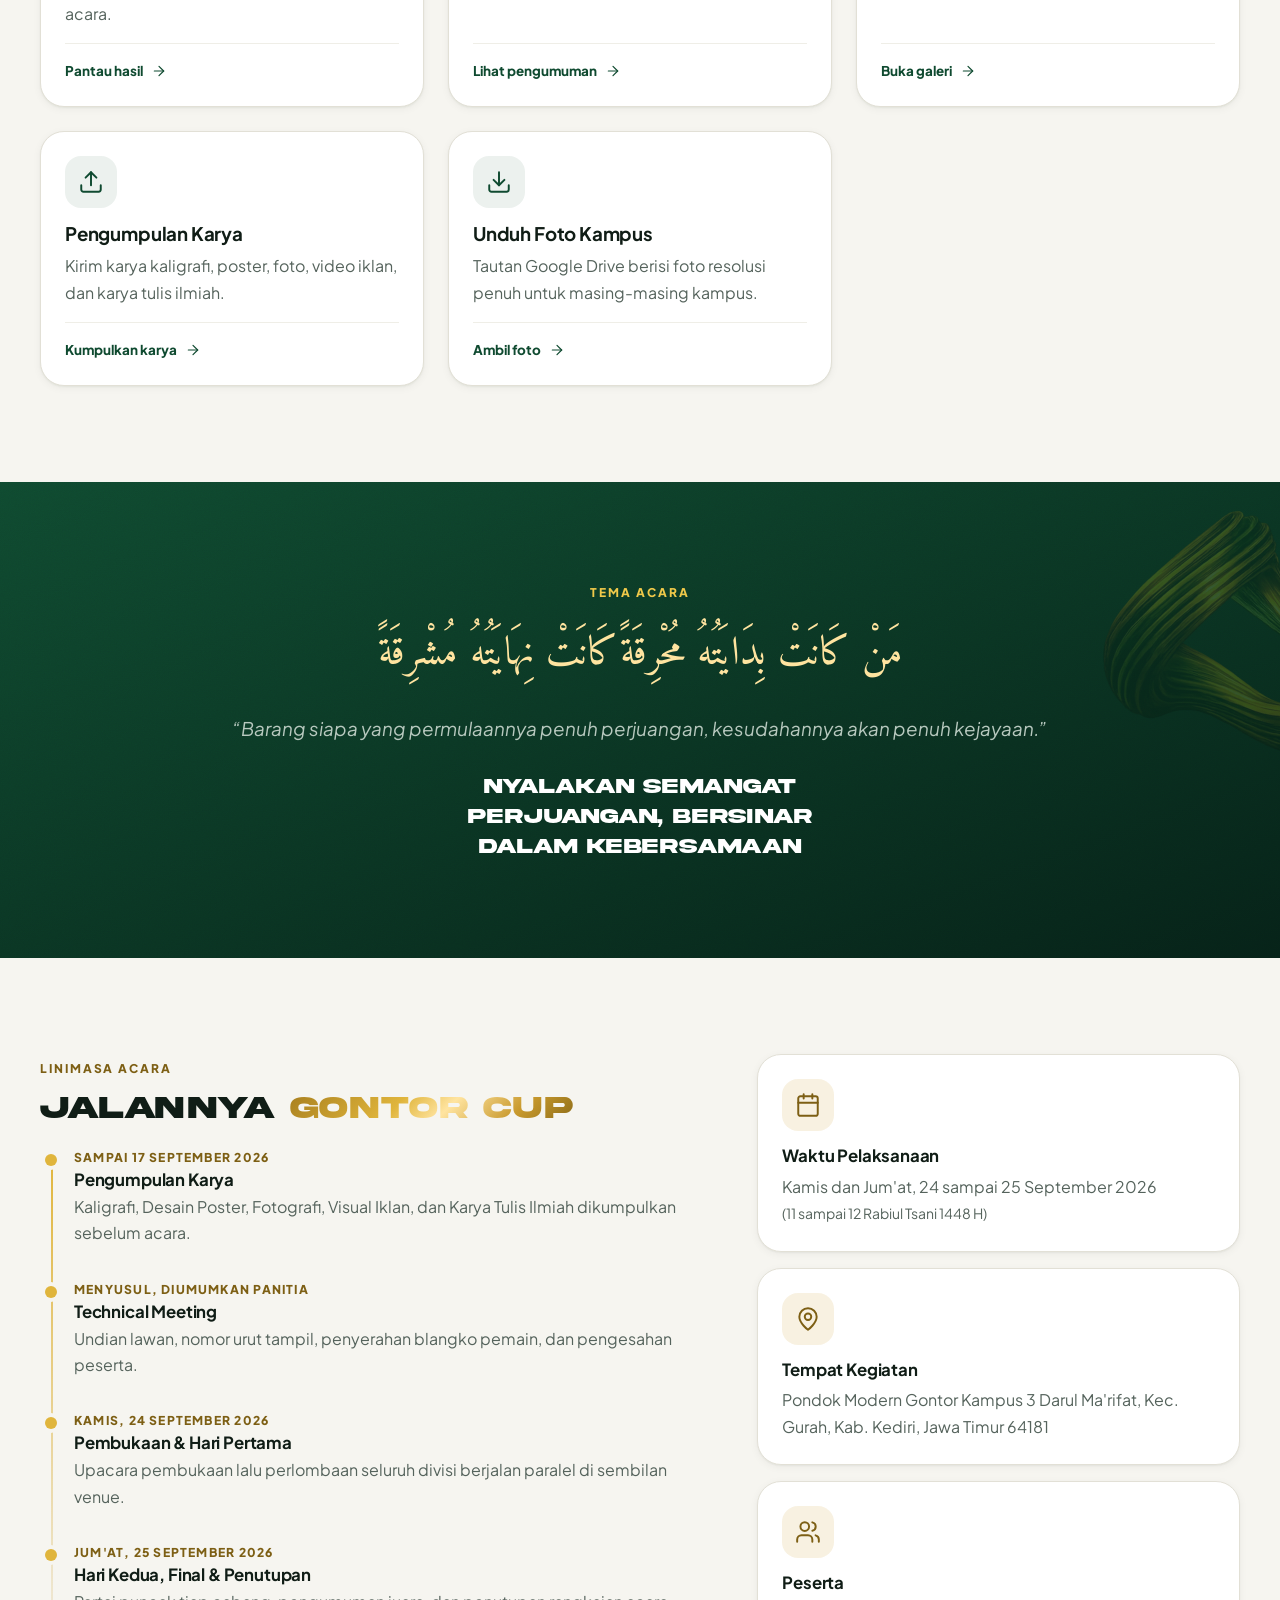
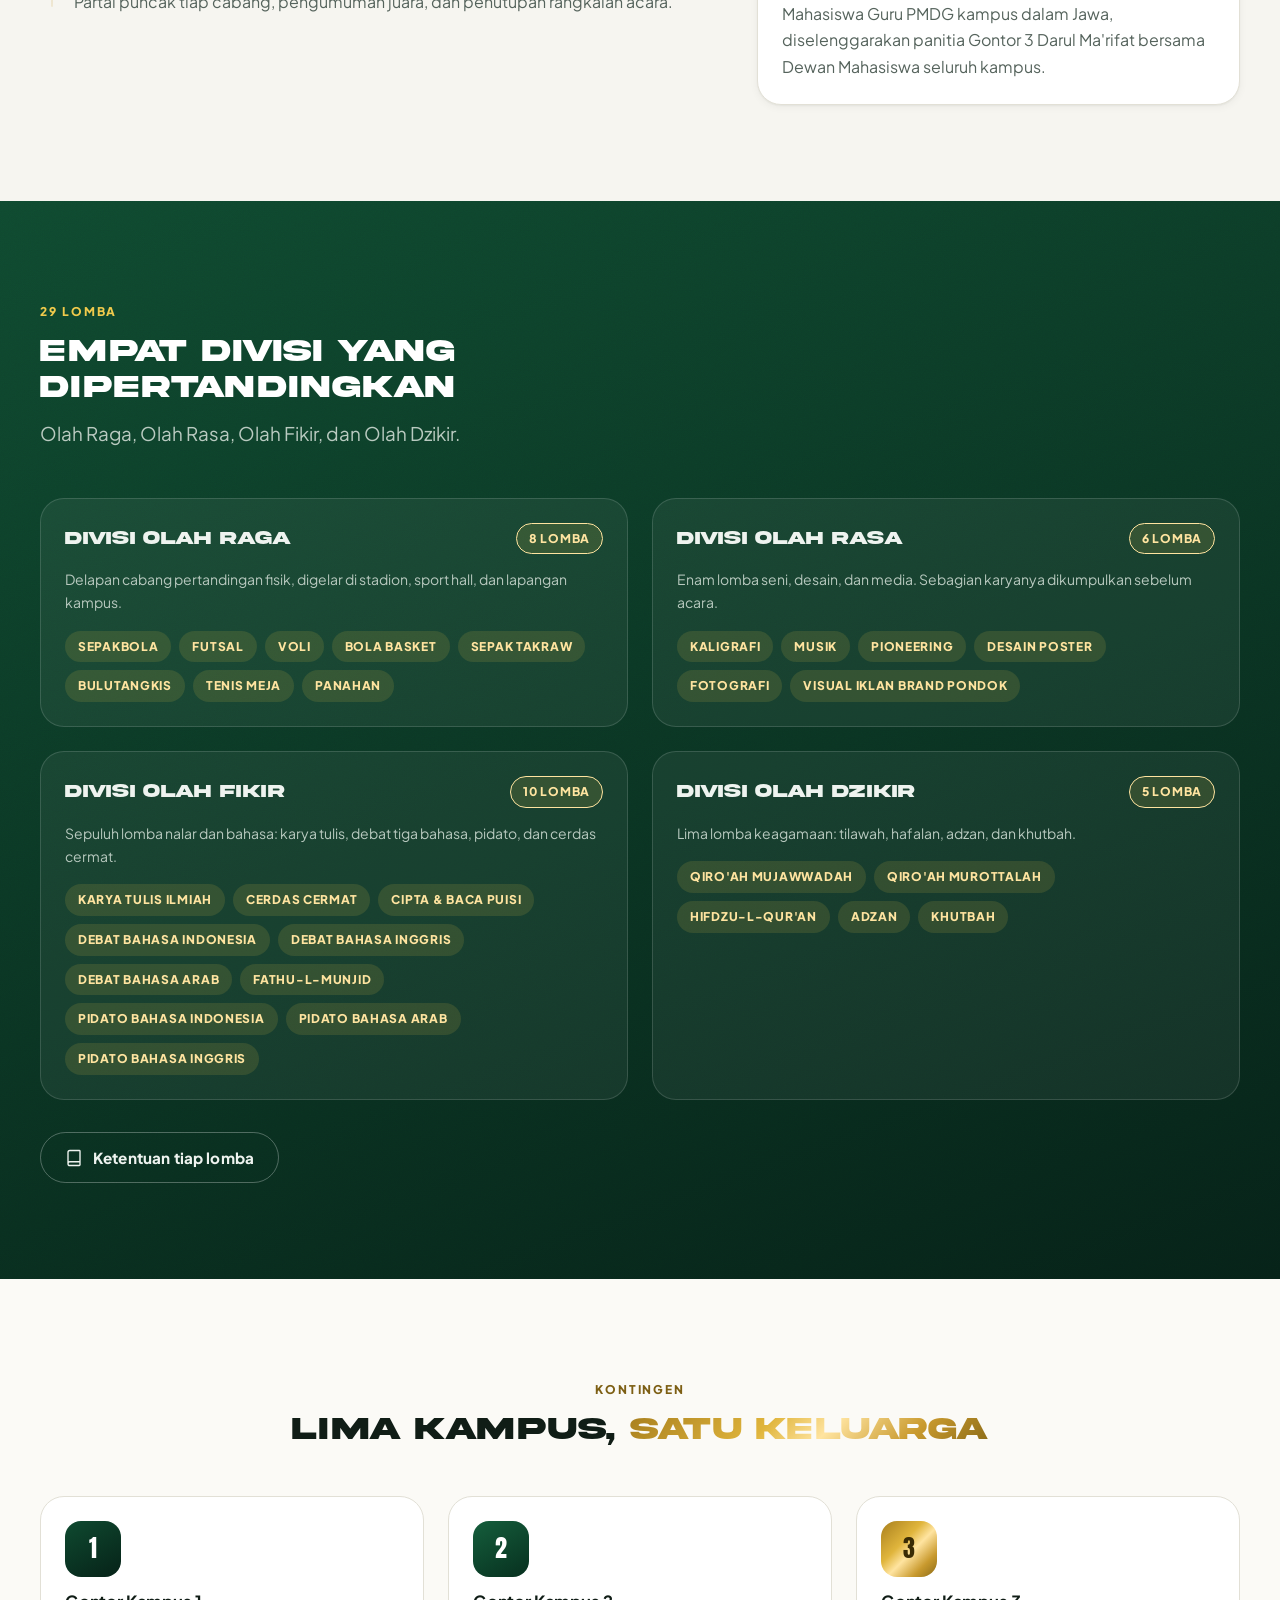
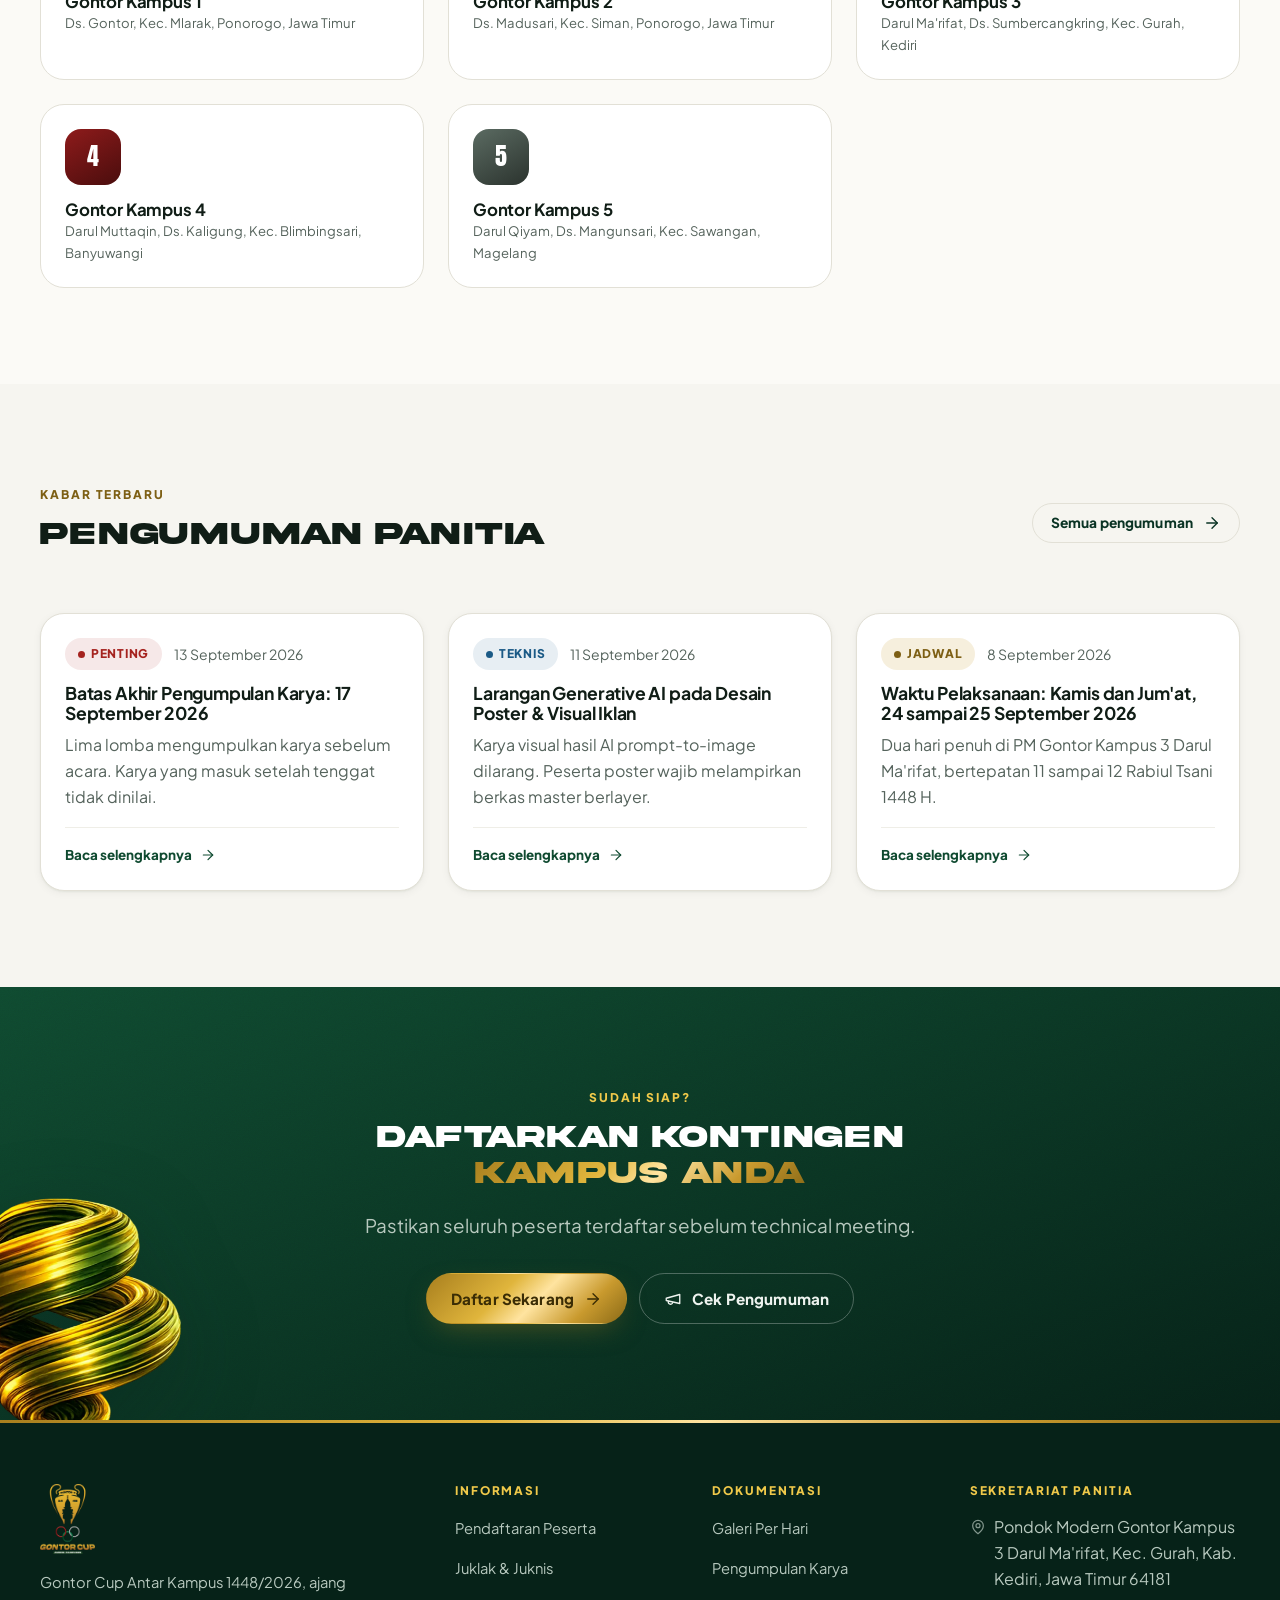
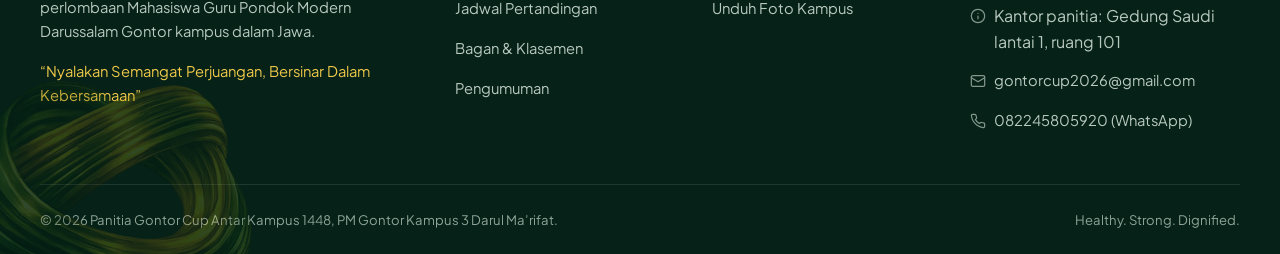
==== commit 1224e50a: "Halaman Klasemen: perolehan nilai seluruh kampus + bagan 8 cabang Halaman baru bagan.html, di menu b" ====
--- a/index.html
+++ b/index.html
@@ -65,6 +65,7 @@
       <a href="pendaftaran.html">Pendaftaran</a>
       <a href="juklak.html">Juklak & Juknis</a>
       <a href="jadwal.html">Jadwal</a>
+      <a href="bagan.html">Klasemen</a>
       <a href="pengumuman.html">Pengumuman</a>
       <a href="galeri.html">Galeri</a>
       <a href="karya.html">Kumpul Karya</a>
@@ -95,6 +96,7 @@
         <a href="pendaftaran.html"><svg viewBox="0 0 24 24" fill="none" stroke="currentColor" stroke-width="1.8" stroke-linecap="round" stroke-linejoin="round" aria-hidden="true"><path d="M16 21v-2a4 4 0 0 0-4-4H6a4 4 0 0 0-4 4v2"/><circle cx="9" cy="7" r="4"/><path d="M19 8v6M22 11h-6"/></svg>Pendaftaran</a>
         <a href="juklak.html"><svg viewBox="0 0 24 24" fill="none" stroke="currentColor" stroke-width="1.8" stroke-linecap="round" stroke-linejoin="round" aria-hidden="true"><path d="M4 19.5v-15A2.5 2.5 0 0 1 6.5 2H19a1 1 0 0 1 1 1v18a1 1 0 0 1-1 1H6.5a1 1 0 0 1 0-5H20"/></svg>Juklak & Juknis</a>
         <a href="jadwal.html"><svg viewBox="0 0 24 24" fill="none" stroke="currentColor" stroke-width="1.8" stroke-linecap="round" stroke-linejoin="round" aria-hidden="true"><circle cx="12" cy="12" r="10"/><path d="M12 6v6l4 2"/></svg>Jadwal</a>
+        <a href="bagan.html"><svg viewBox="0 0 24 24" fill="none" stroke="currentColor" stroke-width="1.8" stroke-linecap="round" stroke-linejoin="round" aria-hidden="true"><rect x="2" y="3" width="6" height="5" rx="1"/><rect x="2" y="16" width="6" height="5" rx="1"/><rect x="16" y="9" width="6" height="6" rx="1"/><path d="M8 5.5h4v6.5h4"/><path d="M8 18.5h4V12"/></svg>Klasemen</a>
         <a href="pengumuman.html"><svg viewBox="0 0 24 24" fill="none" stroke="currentColor" stroke-width="1.8" stroke-linecap="round" stroke-linejoin="round" aria-hidden="true"><path d="m3 11 18-5v12L3 14v-3z"/><path d="M11.6 16.8a3 3 0 1 1-5.8-1.6"/></svg>Pengumuman</a>
         <a href="galeri.html"><svg viewBox="0 0 24 24" fill="none" stroke="currentColor" stroke-width="1.8" stroke-linecap="round" stroke-linejoin="round" aria-hidden="true"><path d="M14.5 4h-5L7 7H4a2 2 0 0 0-2 2v9a2 2 0 0 0 2 2h16a2 2 0 0 0 2-2V9a2 2 0 0 0-2-2h-3l-2.5-3z"/><circle cx="12" cy="13" r="3"/></svg>Galeri</a>
         <a href="karya.html"><svg viewBox="0 0 24 24" fill="none" stroke="currentColor" stroke-width="1.8" stroke-linecap="round" stroke-linejoin="round" aria-hidden="true"><path d="M21 15v4a2 2 0 0 1-2 2H5a2 2 0 0 1-2-2v-4"/><path d="M17 8l-5-5-5 5"/><path d="M12 3v12"/></svg>Kumpul Karya</a>
@@ -181,28 +183,42 @@
         <p class="muted">Ketentuan resmi 29 lomba dari empat divisi, bisa diunduh per lomba.</p>
         <span class="card__meta">Baca ketentuan<svg viewBox="0 0 24 24" fill="none" stroke="currentColor" stroke-width="1.8" stroke-linecap="round" stroke-linejoin="round" aria-hidden="true"><path d="M5 12h14"/><path d="m12 5 7 7-7 7"/></svg></span>
       </a>
-      <a class="card card--link reveal" href="pengumuman.html" data-delay="140">
+      <a class="card card--link reveal" href="jadwal.html" data-delay="140">
+        <span class="card__top"></span>
+        <span class="icon-badge"><svg viewBox="0 0 24 24" fill="none" stroke="currentColor" stroke-width="1.8" stroke-linecap="round" stroke-linejoin="round" aria-hidden="true"><circle cx="12" cy="12" r="10"/><path d="M12 6v6l4 2"/></svg></span>
+        <h3>Jadwal Pertandingan</h3>
+        <p class="muted">Timing seluruh cabang per hari, lengkap dengan babak dan venuenya.</p>
+        <span class="card__meta">Lihat jadwal<svg viewBox="0 0 24 24" fill="none" stroke="currentColor" stroke-width="1.8" stroke-linecap="round" stroke-linejoin="round" aria-hidden="true"><path d="M5 12h14"/><path d="m12 5 7 7-7 7"/></svg></span>
+      </a>
+      <a class="card card--link reveal" href="bagan.html" data-delay="0">
+        <span class="card__top"></span>
+        <span class="icon-badge"><svg viewBox="0 0 24 24" fill="none" stroke="currentColor" stroke-width="1.8" stroke-linecap="round" stroke-linejoin="round" aria-hidden="true"><rect x="2" y="3" width="6" height="5" rx="1"/><rect x="2" y="16" width="6" height="5" rx="1"/><rect x="16" y="9" width="6" height="6" rx="1"/><path d="M8 5.5h4v6.5h4"/><path d="M8 18.5h4V12"/></svg></span>
+        <h3>Bagan &amp; Klasemen</h3>
+        <p class="muted">Bagan gugur 8 cabang olah raga dan klasemen lima kampus, diperbarui saat acara.</p>
+        <span class="card__meta">Pantau hasil<svg viewBox="0 0 24 24" fill="none" stroke="currentColor" stroke-width="1.8" stroke-linecap="round" stroke-linejoin="round" aria-hidden="true"><path d="M5 12h14"/><path d="m12 5 7 7-7 7"/></svg></span>
+      </a>
+      <a class="card card--link reveal" href="pengumuman.html" data-delay="70">
         <span class="card__top"></span>
         <span class="icon-badge"><svg viewBox="0 0 24 24" fill="none" stroke="currentColor" stroke-width="1.8" stroke-linecap="round" stroke-linejoin="round" aria-hidden="true"><path d="m3 11 18-5v12L3 14v-3z"/><path d="M11.6 16.8a3 3 0 1 1-5.8-1.6"/></svg></span>
         <h3>Pengumuman</h3>
         <p class="muted">Kabar resmi panitia: tenggat karya, ketentuan teknis, dan hasil undian.</p>
         <span class="card__meta">Lihat pengumuman<svg viewBox="0 0 24 24" fill="none" stroke="currentColor" stroke-width="1.8" stroke-linecap="round" stroke-linejoin="round" aria-hidden="true"><path d="M5 12h14"/><path d="m12 5 7 7-7 7"/></svg></span>
       </a>
-      <a class="card card--link reveal" href="galeri.html" data-delay="0">
+      <a class="card card--link reveal" href="galeri.html" data-delay="140">
         <span class="card__top"></span>
         <span class="icon-badge"><svg viewBox="0 0 24 24" fill="none" stroke="currentColor" stroke-width="1.8" stroke-linecap="round" stroke-linejoin="round" aria-hidden="true"><path d="M14.5 4h-5L7 7H4a2 2 0 0 0-2 2v9a2 2 0 0 0 2 2h16a2 2 0 0 0 2-2V9a2 2 0 0 0-2-2h-3l-2.5-3z"/><circle cx="12" cy="13" r="3"/></svg></span>
         <h3>Galeri Per Hari</h3>
         <p class="muted">Dokumentasi jalannya perlombaan, dipilah dari technical meeting sampai penutupan.</p>
         <span class="card__meta">Buka galeri<svg viewBox="0 0 24 24" fill="none" stroke="currentColor" stroke-width="1.8" stroke-linecap="round" stroke-linejoin="round" aria-hidden="true"><path d="M5 12h14"/><path d="m12 5 7 7-7 7"/></svg></span>
       </a>
-      <a class="card card--link reveal" href="karya.html" data-delay="70">
+      <a class="card card--link reveal" href="karya.html" data-delay="0">
         <span class="card__top"></span>
         <span class="icon-badge"><svg viewBox="0 0 24 24" fill="none" stroke="currentColor" stroke-width="1.8" stroke-linecap="round" stroke-linejoin="round" aria-hidden="true"><path d="M21 15v4a2 2 0 0 1-2 2H5a2 2 0 0 1-2-2v-4"/><path d="M17 8l-5-5-5 5"/><path d="M12 3v12"/></svg></span>
         <h3>Pengumpulan Karya</h3>
         <p class="muted">Kirim karya kaligrafi, poster, foto, video iklan, dan karya tulis ilmiah.</p>
         <span class="card__meta">Kumpulkan karya<svg viewBox="0 0 24 24" fill="none" stroke="currentColor" stroke-width="1.8" stroke-linecap="round" stroke-linejoin="round" aria-hidden="true"><path d="M5 12h14"/><path d="m12 5 7 7-7 7"/></svg></span>
       </a>
-      <a class="card card--link reveal" href="unduh-foto.html" data-delay="140">
+      <a class="card card--link reveal" href="unduh-foto.html" data-delay="70">
         <span class="card__top"></span>
         <span class="icon-badge"><svg viewBox="0 0 24 24" fill="none" stroke="currentColor" stroke-width="1.8" stroke-linecap="round" stroke-linejoin="round" aria-hidden="true"><path d="M21 15v4a2 2 0 0 1-2 2H5a2 2 0 0 1-2-2v-4"/><path d="M7 10l5 5 5-5"/><path d="M12 15V3"/></svg></span>
         <h3>Unduh Foto Kampus</h3>
@@ -466,6 +482,7 @@
           <li><a href="pendaftaran.html">Pendaftaran Peserta</a></li>
           <li><a href="juklak.html">Juklak &amp; Juknis</a></li>
           <li><a href="jadwal.html">Jadwal Pertandingan</a></li>
+          <li><a href="bagan.html">Bagan &amp; Klasemen</a></li>
           <li><a href="pengumuman.html">Pengumuman</a></li>
         </ul>
       </div>
--- a/assets/css/style.css
+++ b/assets/css/style.css
@@ -231,6 +231,9 @@
   color:var(--gold-700);margin-bottom:var(--s-3);
 }
 .section--dark .eyebrow,.page-hero .eyebrow{color:var(--gold-300)}
+/* Eyebrow boleh berisi ikon. Tanpa ukuran, SVG memakai tinggi alaminya dan
+   tampil sebesar judulnya sendiri, bukan sebesar tulisan di sampingnya. */
+.eyebrow svg{width:15px;height:15px;flex:none}
 .section-head{max-width:70ch;margin-bottom:var(--s-7)}
 .section-head.center{margin-inline:auto;text-align:center}
 .section-head.center .eyebrow{justify-content:center}
@@ -371,13 +374,18 @@
   transition:border-color var(--t) var(--e-out),box-shadow var(--t) var(--e-out);
 }
 .site-header.is-stuck{border-bottom-color:var(--line);box-shadow:0 6px 24px -18px rgba(6,34,24,.5)}
-/* Header sengaja boleh lebih lebar dari --wrap (1200px). Logo + delapan butir
-   menu + tombol "Daftar Sekarang" butuh 1297px; dikurung 1200px, tombolnya
+/* Header sengaja boleh lebih lebar dari --wrap (1200px). Logo + SEMBILAN butir
+   menu + tombol "Daftar Sekarang" butuh 1401px; dikurung 1200px, tombolnya
    menyembul keluar wadah dan di layar 1366px menimbulkan geseran mendatar.
-   Kalau menu ditambah lagi, UKUR lebarnya, jangan sekadar menambah butir. */
+
+   UKUR ULANG BUKAN CUMA SAAT MENAMBAH BUTIR, TAPI JUGA SAAT MENGGANTI
+   TULISANNYA. Butir kelima pernah bernama "Bagan" dan butuh 1377px; diubah
+   jadi "Klasemen" saja, angkanya naik ke 1401px dan headernya meluber lagi.
+   Cara mengukurnya di peramban: jumlahkan offsetWidth .brand + .nav +
+   .header-cta berikut dua gap-nya (16px). */
 .header-inner{
   display:flex;align-items:center;gap:var(--s-4);min-height:74px;
-  width:min(100% - 2*var(--s-5),1320px);
+  width:min(100% - 2*var(--s-5),1420px);
 }
 
 .brand{display:flex;align-items:center;gap:12px;text-decoration:none;flex:none;margin-right:auto}
@@ -412,12 +420,13 @@
 }
 .hamburger svg{width:22px;height:22px;color:var(--green-800)}
 
-/* Batas ini BUKAN angka bulat yang dikira-kira: delapan butir menu + logo +
-   tombol "Daftar Sekarang" butuh 1305 px isi, dan .wrap menyisakan 64 px
-   selokan, jadi header mulai meluber di bawah ~1370 px. Dulu batasnya
-   1180 px dan headernya berdesakan di layar 1200-1300 px. Kalau menu
-   ditambah lagi, ukur ulang lebarnya, jangan sekadar menambah butir. */
-@media (max-width:1380px){
+/* Batas ini BUKAN angka bulat yang dikira-kira: SEMBILAN butir menu + logo +
+   tombol "Daftar Sekarang" butuh 1401 px isi, dan .header-inner menyisakan
+   48 px selokan, jadi navigasinya baru muat di layar 1449 px ke atas; dibulatkan
+   ke 1470 px supaya ada sisa. Dulu batasnya 1380 px untuk delapan butir, dan
+   butir kesembilan membuatnya meluber 57 px tanpa satu pun pesan kesalahan.
+   Ukur ulang tiap kali menu bertambah ATAU tulisannya berganti. */
+@media (max-width:1470px){
   .nav,.header-cta{display:none}
   .hamburger{display:inline-flex}
 }
@@ -677,6 +686,130 @@
    margin-left:auto masih mendorongnya ke kanan, jadi rata kanan sendirian. */
 @media (max-width:540px){
   .jadwal-baris__venue{margin-left:0;width:100%}
+}
+
+/* ---------- 14c. BAGAN & KLASEMEN ---------- */
+/* Klasemen: tabel biasa, tetapi kolomnya delapan dan di ponsel tidak muat.
+   Pembungkusnya yang bergulir, bukan halamannya. */
+.klasemen-bungkus{overflow-x:auto;margin:0 calc(-1 * var(--s-2)) var(--s-4)}
+/* Tiga kolom saja, jadi batas minimumnya jauh lebih kecil daripada tabel lain
+   di situs ini (560px). Dengan 320px, tabelnya muat utuh di ponsel 360px dan
+   pembungkusnya tidak perlu digulir sama sekali. */
+.klasemen{min-width:320px}
+/* Kolom nilai rata kanan, seperti tabel klasemen pada umumnya: angkanya jadi
+   sejajar satuan-puluhan-ratusan, dan tidak mengambang di tengah kolom yang
+   lebar. text-align global untuk th/td rata kiri, jadi harus ditimpa. */
+.klasemen .num{text-align:right}
+.klasemen th,.klasemen td{padding:13px var(--s-3);vertical-align:middle}
+.klasemen tbody th{
+  background:transparent;text-transform:none;letter-spacing:0;
+  font-size:.95rem;font-weight:750;color:var(--ink);white-space:nowrap;
+}
+.klasemen__pos{width:44px;text-align:center;color:var(--muted);font-variant-numeric:tabular-nums}
+td.klasemen__pos{font-family:var(--f-num);font-size:1.05rem;color:var(--green-700)}
+/* Tanda kampus dan namanya disejajarkan dengan flex di dalam SATU span,
+   bukan vertical-align pada tanda kampusnya. display:flex tidak boleh
+   dipasang langsung pada <th>: itu mencabut selnya dari model kotak tabel
+   dan kolomnya berhenti sejajar dengan kepala tabel. */
+.klasemen__nama{display:flex;align-items:center;gap:10px}
+.klasemen__kode{
+  display:grid;place-items:center;width:30px;height:30px;flex:none;
+  border-radius:var(--r-xs);background:var(--green-700);color:#fff;
+  font-family:var(--f-num);font-size:.8rem;line-height:1;letter-spacing:.02em;
+}
+.klasemen td.klasemen__poin{font-family:var(--f-num);font-size:1.05rem;color:var(--green-800)}
+/* Baris puncak hanya ditandai setelah ada hasil; kelasnya dipasang konten.js,
+   bukan tertulis di HTML bawaan. */
+.klasemen tr.is-puncak{background:rgba(201,154,46,.09)}
+.klasemen tr.is-puncak .klasemen__kode{background:var(--gold-600)}
+.klasemen tr.is-puncak td.klasemen__pos{color:var(--gold-700)}
+.klasemen__status{
+  display:flex;align-items:center;gap:8px;margin:0 0 var(--s-3);
+  font-size:.86rem;font-weight:600;color:var(--muted);
+}
+.klasemen__status svg{width:16px;height:16px;flex:none;color:var(--gold-700)}
+
+/* Kisi bagan. Lima kolom: laga, penghubung, laga, penghubung, laga. Dua baris
+   yang TINGGINYA SAMA (1fr 1fr) dan TANPA row-gap, sebab garis penghubung
+   menaruh sikunya di 25% dan 75% tinggi kisi. Begitu barisnya tidak sama
+   tinggi, atau ada gap, sikunya meleset dari tengah kartu. Jarak antar kartu
+   diberikan margin kartunya sendiri, bukan gap kisi. */
+.bagan{
+  display:grid;
+  grid-template-columns:minmax(0,1fr) 36px minmax(0,1fr) 36px minmax(0,1fr);
+  grid-template-rows:1fr 1fr;
+  align-items:center;
+}
+.laga[data-slot="awal"]{grid-column:1;grid-row:1}
+.laga[data-slot="semi-atas"]{grid-column:3;grid-row:1}
+.laga[data-slot="semi-bawah"]{grid-column:3;grid-row:2}
+.laga[data-slot="final"]{grid-column:5;grid-row:1 / 3}
+.bagan__hub:not(.bagan__hub--gabung){grid-column:2;grid-row:1}
+.bagan__hub--gabung{grid-column:4;grid-row:1 / 3}
+
+.laga{
+  margin-block:var(--s-2);padding:var(--s-4);
+  background:var(--card);border:1px solid var(--line);border-radius:var(--r);
+  box-shadow:var(--sh-1);
+}
+.laga--juara,.laga[data-slot="final"]{border-color:var(--gold-400);box-shadow:var(--sh-gold)}
+.laga__kepala{
+  display:flex;align-items:baseline;justify-content:space-between;gap:8px;flex-wrap:wrap;
+  margin:0 0 var(--s-3);padding-bottom:10px;border-bottom:1px solid var(--line-2);
+}
+.laga__label{
+  font-size:.7rem;font-weight:800;letter-spacing:.12em;text-transform:uppercase;
+  color:var(--gold-700);
+}
+.laga__jam{font-size:.78rem;color:var(--muted);font-variant-numeric:tabular-nums}
+.laga__sisi{
+  display:flex;align-items:center;gap:8px;
+  padding:9px 10px;border-radius:var(--r-sm);
+}
+.laga__sisi + .laga__sisi{margin-top:4px}
+.laga__tim{font-weight:750;color:var(--ink)}
+/* Peserta yang belum diketahui: tidak pernah menyebut nama kampus, supaya
+   tidak terbaca sebagai hasil yang sudah diputuskan. */
+.laga__tim--nanti{font-weight:600;font-style:italic;color:var(--muted)}
+.laga__bye{
+  font-size:.62rem;font-weight:800;letter-spacing:.1em;text-transform:uppercase;
+  padding:3px 8px;border-radius:var(--r-pill);
+  background:rgba(85,99,92,.12);color:var(--muted);
+}
+.laga__skor{
+  margin-left:auto;min-width:34px;text-align:right;
+  font-family:var(--f-num);font-size:1.08rem;color:var(--muted);
+  font-variant-numeric:tabular-nums;
+}
+.laga__sisi.is-menang{background:rgba(21,99,63,.08)}
+.laga__sisi.is-menang .laga__tim{color:var(--green-700)}
+.laga__sisi.is-menang .laga__skor{color:var(--green-700)}
+.laga__sisi.is-kalah{opacity:.62}
+
+/* Garis penghubung. Hiasan murni: hubungan antar laga sudah tertulis di dalam
+   kartunya ("Pemenang Pertandingan I"), jadi menyembunyikannya di layar
+   sempit tidak menghilangkan keterangan apa pun. */
+.bagan__hub{position:relative;align-self:stretch}
+/* Garisnya lebih tua daripada --line: di atas latar --paper-2 halaman ini,
+   #e2e0d6 nyaris tidak terlihat dan bagannya terbaca sebagai kartu lepas. */
+.bagan__hub i{position:absolute;background:rgba(15,74,48,.28);display:block}
+.hub-h{height:2px}
+.hub-h--lurus{left:0;right:0;top:calc(50% - 1px)}
+.hub-h--atas{left:0;right:50%;top:calc(25% - 1px)}
+.hub-h--bawah{left:0;right:50%;top:calc(75% - 1px)}
+.hub-h--keluar{left:50%;right:0;top:calc(50% - 1px)}
+.hub-v{width:2px;left:calc(50% - 1px);top:25%;bottom:25%}
+
+.bagan-kepala{margin-bottom:var(--s-5)}
+.bagan-kepala .badge svg{width:14px;height:14px}
+.bagan__catatan{display:flex;align-items:flex-start;gap:8px;margin:var(--s-5) 0 0}
+.bagan__catatan svg{width:16px;height:16px;flex:none;margin-top:3px;color:var(--gold-700)}
+
+/* Di bawah 960 px kisinya jadi tumpukan biasa, menurut urutan DOM:
+   penyisihan, dua semifinal, final. */
+@media (max-width:960px){
+  .bagan{display:flex;flex-direction:column}
+  .bagan__hub{display:none}
 }
 
 /* ---------- 15. GALERI ---------- */
